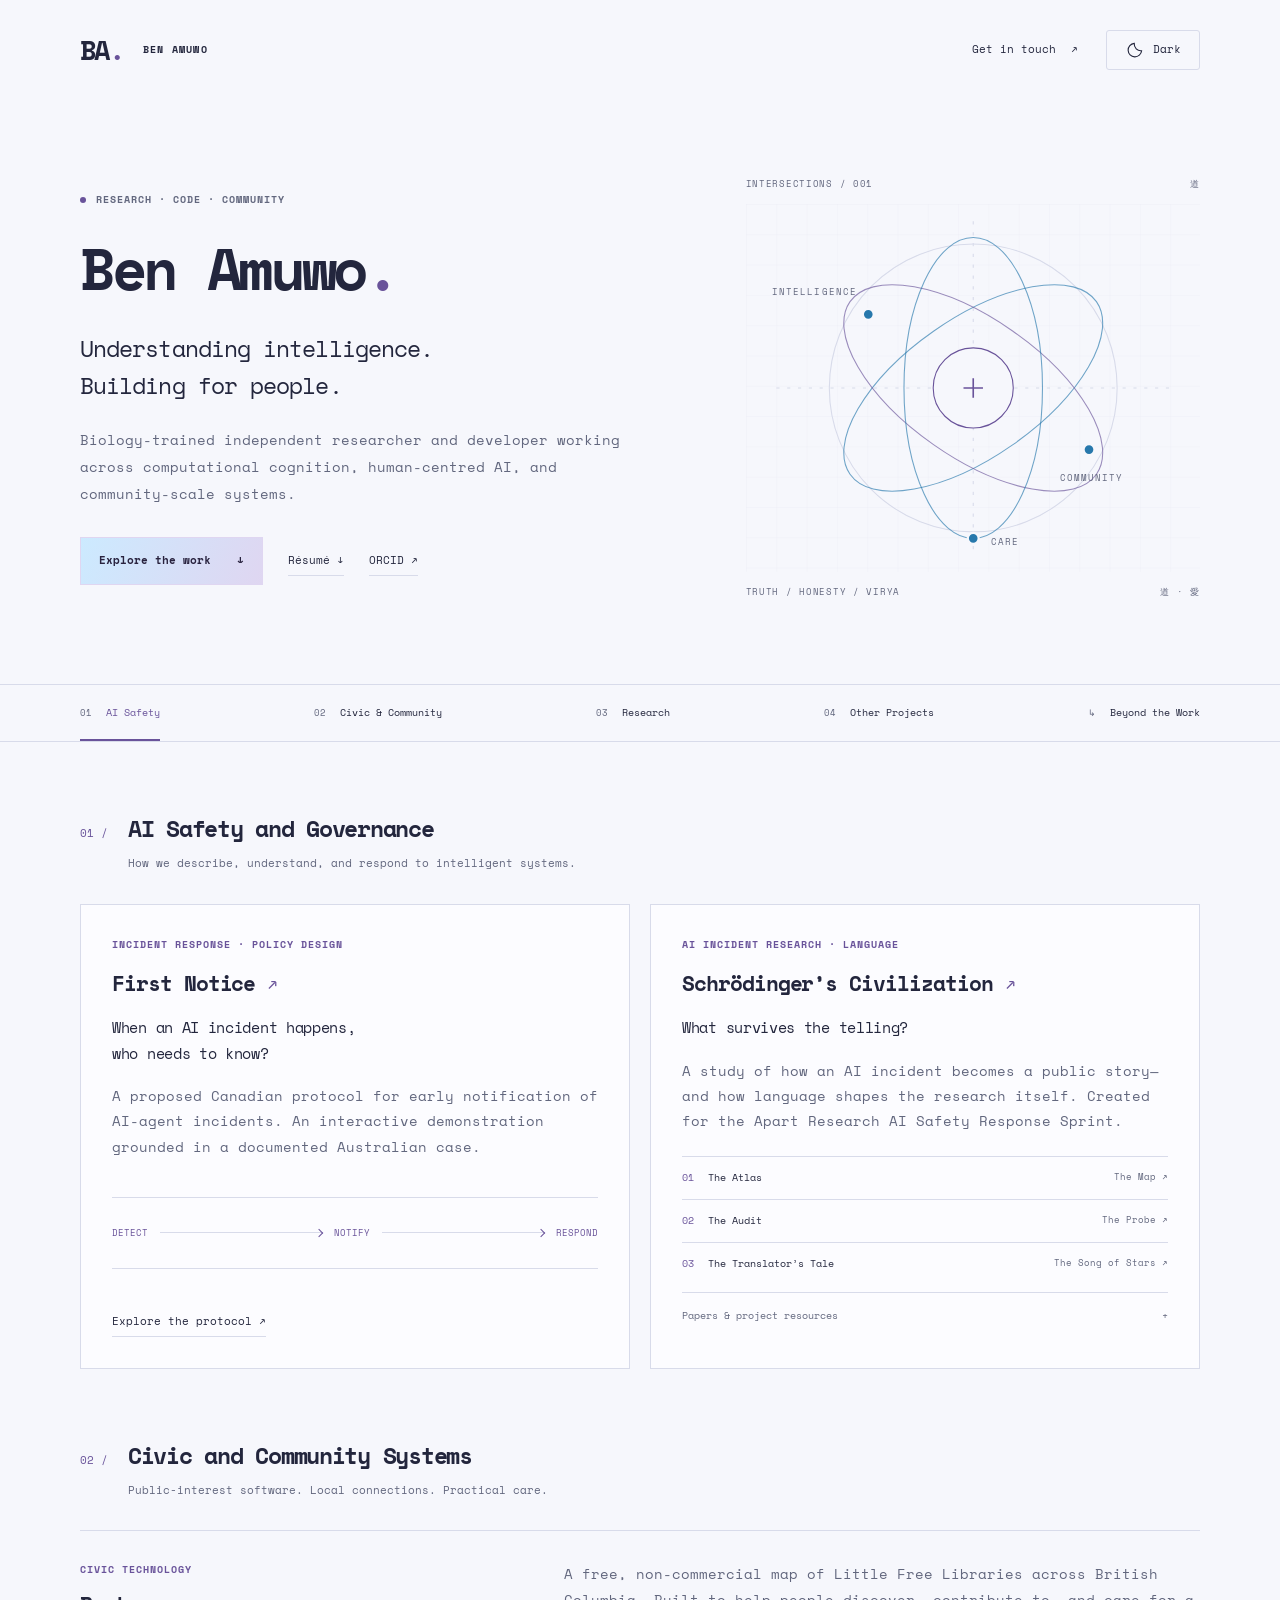
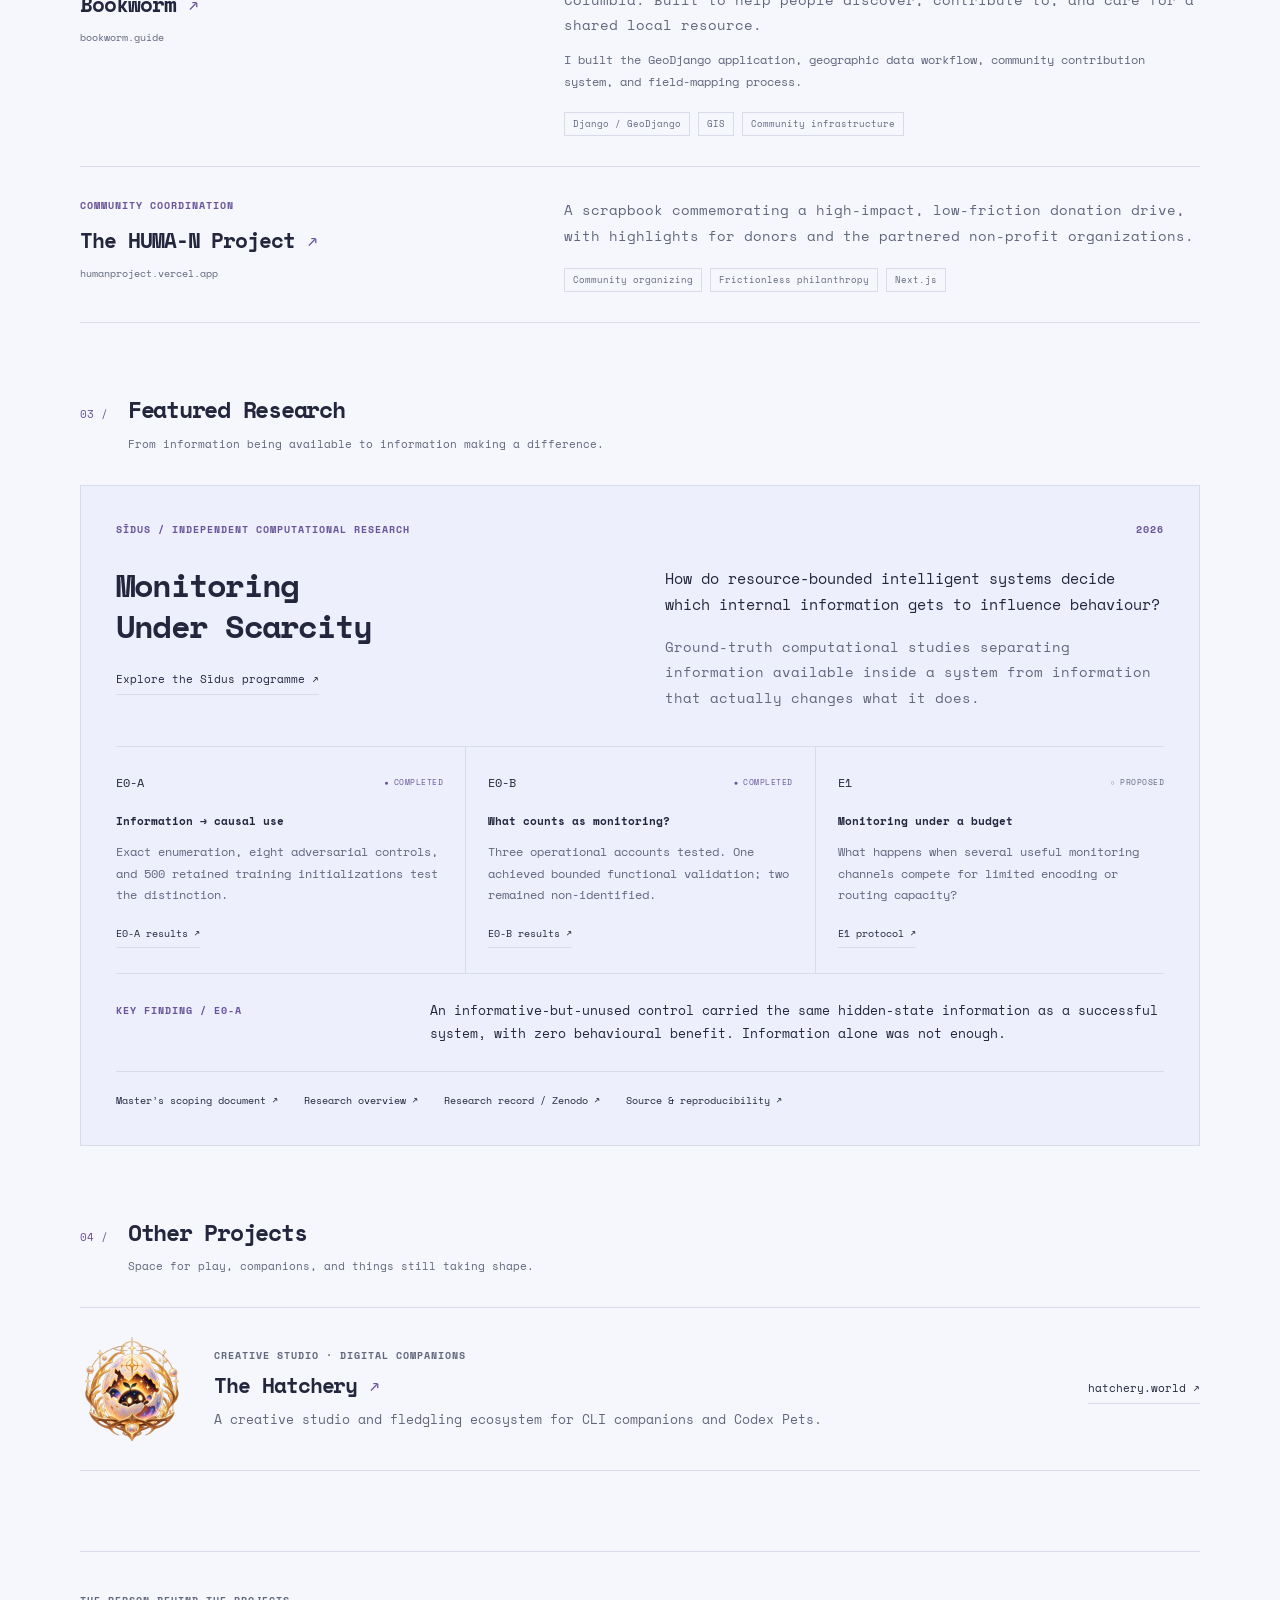
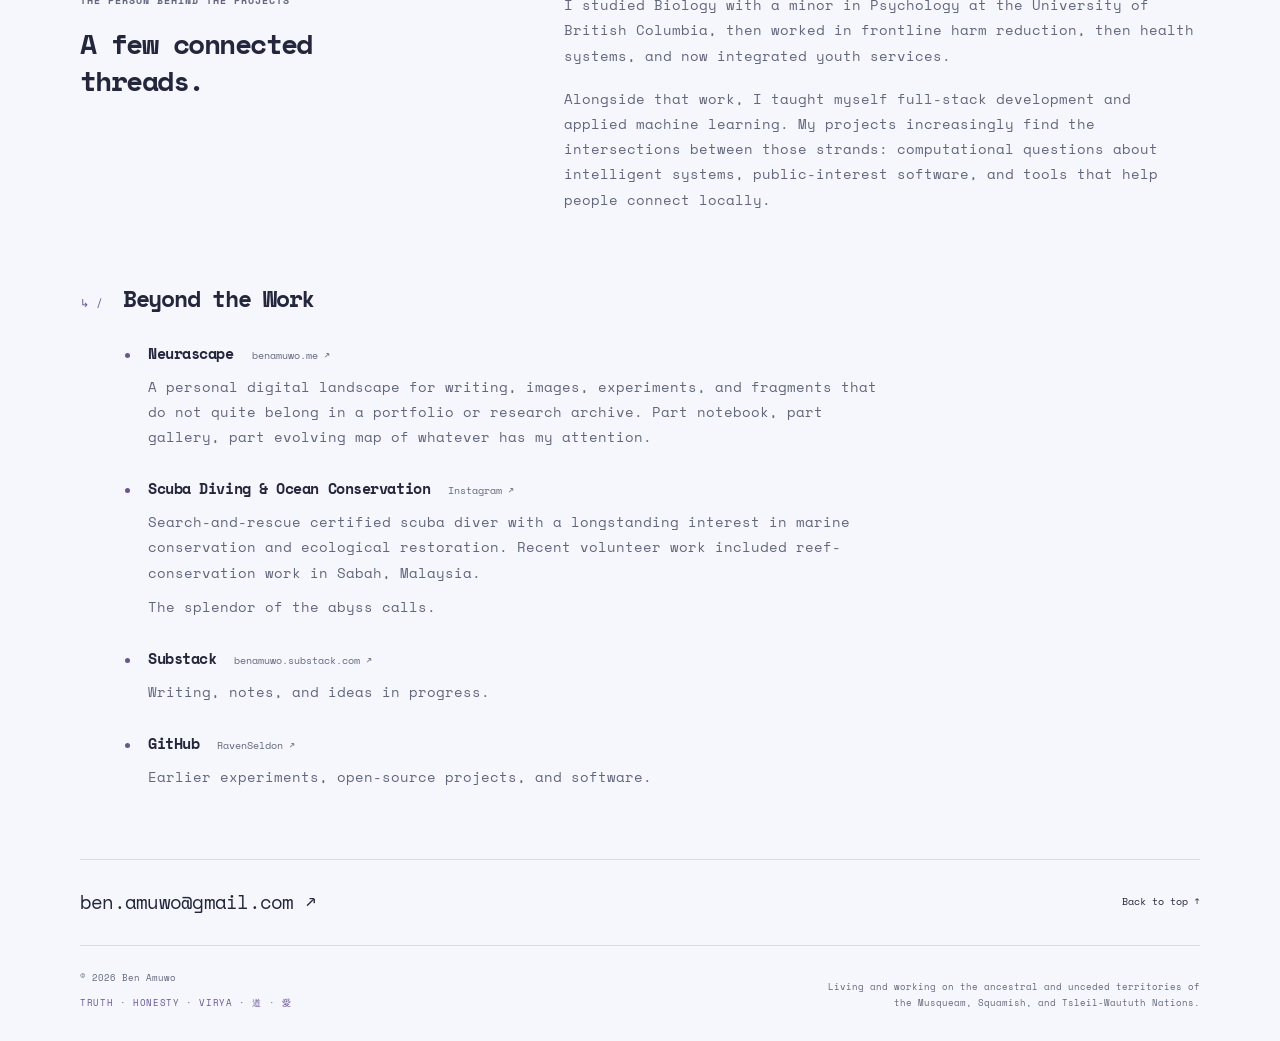
==== portfolio/index.html @ a0c5810d "Reduce portfolio image weight and improve sharing metadata" ====
<!DOCTYPE html>
<html lang="en">
<head>
  <meta charset="UTF-8">
  <meta name="viewport" content="width=device-width, initial-scale=1.0">
  <meta name="description" content="Ben Amuwo — independent research, AI safety and governance, civic technology, and community-scale systems.">
  <meta name="theme-color" content="#f6f7fc">
  <title>Ben Amuwo — Research, Community, and Humane Futures</title>
  <link rel="canonical" href="https://www.benamuwo.com/">
  <meta property="og:title" content="Ben Amuwo — Research, Community, and Humane Futures">
  <meta property="og:description" content="Ben Amuwo — independent research, AI safety and governance, civic technology, and community-scale systems.">
  <meta property="og:url" content="https://www.benamuwo.com/">
  <meta property="og:type" content="website">
  <script>
    (() => {
      let theme;
      try { theme = localStorage.getItem('portfolio-theme'); } catch (_) {}
      document.documentElement.dataset.theme = theme === 'light' || theme === 'dark'
        ? theme : (window.matchMedia('(prefers-color-scheme: dark)').matches ? 'dark' : 'light');
    })();
  </script>
  <link rel="preconnect" href="https://fonts.googleapis.com">
  <link rel="preconnect" href="https://fonts.gstatic.com" crossorigin>
  <link href="https://fonts.googleapis.com/css2?family=Space+Mono:wght@400;700&display=swap" rel="stylesheet">
  <link rel="icon" type="image/x-icon" href="/favicon.ico">
  <link rel="icon" type="image/png" sizes="32x32" href="/favicon-32x32.png">
  <link rel="icon" type="image/png" sizes="16x16" href="/favicon-16x16.png">
  <link rel="stylesheet" href="styles.css">
  <script src="script.js" defer></script>
</head>
<body>
  <a class="skip-link" href="#main">Skip to content</a>
  <header class="masthead wrap" id="top">
    <a class="wordmark" href="#top" aria-label="Ben Amuwo, back to top">BA<span class="wordmark-dot">.</span><span class="wordmark-label">BEN AMUWO</span></a>
    <div class="header-tools">
      <a class="contact-link" href="mailto:ben.amuwo@gmail.com">Get in touch <span aria-hidden="true">↗</span></a>
      <button class="theme-toggle" type="button" aria-label="Switch to dark mode" hidden>
        <svg class="sun" viewBox="0 0 24 24" width="18" height="18" fill="none" stroke="currentColor" stroke-width="1.5" aria-hidden="true"><circle cx="12" cy="12" r="4"/><path d="M12 2v2m0 16v2M2 12h2m16 0h2M5 5l1.5 1.5m11 11L19 19M5 19l1.5-1.5m11-11L19 5"/></svg>
        <svg class="moon" viewBox="0 0 24 24" width="18" height="18" fill="none" stroke="currentColor" stroke-width="1.5" aria-hidden="true"><path d="M20.8 13A9 9 0 0 1 11 3.2 9 9 0 1 0 20.8 13Z"/></svg>
        <span class="theme-label">Dark</span>
      </button>
    </div>
  </header>
  <main id="main">
    <section class="hero wrap" aria-labelledby="hero-heading">
      <div class="hero-copy">
        <p class="eyebrow"><span class="status-dot" aria-hidden="true"></span> Research · Code · Community</p>
        <h1 id="hero-heading">Ben Amuwo<span class="accent">.</span></h1>
        <p class="hero-statement">Understanding intelligence.<br>Building for people.</p>
        <p class="hero-intro">Biology-trained independent researcher and developer working across computational cognition, human-centred AI, and community-scale systems.</p>
        <div class="hero-links">
          <a class="button primary" href="#ai-safety">Explore the work <span aria-hidden="true">↓</span></a>
          <a class="text-link" href="resume.pdf" download>Résumé <span aria-hidden="true">↓</span></a>
          <a class="text-link" href="https://orcid.org/0009-0006-6645-3872" target="_blank" rel="noopener noreferrer">ORCID <span aria-hidden="true">↗</span></a>
        </div>
      </div>
      <div class="hero-art" aria-hidden="true">
        <div class="art-caption"><span>INTERSECTIONS / 001</span><span>道</span></div>
        <svg viewBox="0 0 420 340" fill="none">
          <defs><pattern id="grid" width="28" height="28" patternUnits="userSpaceOnUse"><path d="M28 0H0V28" class="grid-line"/></pattern></defs>
          <rect x="0" y="0" width="420" height="340" fill="url(#grid)"/>
          <path d="M210 16v308M28 170h364" class="axis" stroke-dasharray="3 7"/>
          <circle cx="210" cy="170" r="133" class="orbit faint"/>
          <ellipse cx="210" cy="170" rx="139" ry="64" transform="rotate(-35 210 170)" class="orbit"/>
          <ellipse cx="210" cy="170" rx="139" ry="64" transform="rotate(35 210 170)" class="orbit"/>
          <ellipse cx="210" cy="170" rx="64" ry="139" class="orbit"/>
          <circle cx="210" cy="170" r="37" class="core"/><path d="M201 170h18m-9-9v18" class="core-cross"/>
          <circle cx="113" cy="102" r="5" class="node"/><circle cx="317" cy="227" r="5" class="node"/><circle cx="210" cy="309" r="5" class="node"/>
          <text x="24" y="84" class="art-label">INTELLIGENCE</text><text x="290" y="256" class="art-label">COMMUNITY</text><text x="226" y="315" class="art-label">CARE</text>
        </svg>
        <div class="art-caption"><span>TRUTH / HONESTY / VIRYA</span><span>道 · 愛</span></div>
      </div>
    </section>
    <nav class="section-nav" aria-label="Portfolio sections">
      <div class="wrap nav-inner">
        <a href="#ai-safety"><span>01</span> AI Safety</a><a href="#civic"><span>02</span> Civic &amp; Community</a><a href="#research"><span>03</span> Research</a><a href="#other-projects"><span>04</span> Other Projects</a><a href="#beyond"><span>↳</span> Beyond the Work</a>
      </div>
    </nav>
    <div class="wrap portfolio-content">
      <section class="work-section" id="ai-safety" aria-labelledby="safety-heading">
        <div class="section-heading"><span class="section-number">01 /</span><div><h2 id="safety-heading">AI Safety and Governance</h2><p>How we describe, understand, and respond to intelligent systems.</p></div></div>
        <div class="safety-grid">
          <article class="project-card notice-card">
            <p class="eyebrow">Incident response · Policy design</p>
            <h3><a href="https://benamuwo.me/first-notice" target="_blank" rel="noopener noreferrer">First Notice <span aria-hidden="true">↗</span></a></h3>
            <p class="project-deck">When an AI incident happens,<br>who needs to know?</p>
            <p>A proposed Canadian protocol for early notification of AI-agent incidents. An interactive demonstration grounded in a documented Australian case.</p>
            <div class="notice-diagram" aria-hidden="true"><span>DETECT</span><i></i><span>NOTIFY</span><i></i><span>RESPOND</span></div>
            <a class="text-link" href="https://benamuwo.me/first-notice" target="_blank" rel="noopener noreferrer">Explore the protocol <span aria-hidden="true">↗</span></a>
          </article>
          <article class="project-card civilization-card">
            <p class="eyebrow">AI incident research · Language</p>
            <h3><a href="https://benamuwo.me/schrodingers_civ" target="_blank" rel="noopener noreferrer">Schrödinger’s Civilization <span aria-hidden="true">↗</span></a></h3>
            <p class="project-deck">What survives the telling?</p>
            <p>A study of how an AI incident becomes a public story—and how language shapes the research itself. Created for the Apart Research AI Safety Response Sprint.</p>
            <div class="project-paths">
              <a href="https://benamuwo.me/schrodingers_civ/atlas/" target="_blank" rel="noopener noreferrer"><span><b>01</b> The Atlas</span><span>The Map ↗</span></a>
              <a href="https://benamuwo.me/schrodingers_civ/audit/" target="_blank" rel="noopener noreferrer"><span><b>02</b> The Audit</span><span>The Probe ↗</span></a>
              <a href="https://benamuwo.me/schrodingers_civ/tale/" target="_blank" rel="noopener noreferrer"><span><b>03</b> The Translator’s Tale</span><span>The Song of Stars ↗</span></a>
            </div>
            <details class="resource-details"><summary>Papers &amp; project resources <span aria-hidden="true">+</span></summary><div class="resource-links">
              <a href="https://benamuwo.me/schrodingers_civ/" target="_blank" rel="noopener noreferrer">Project overview ↗</a>
              <a href="https://benamuwo.me/schrodingers_civ/atlas/paper/" target="_blank" rel="noopener noreferrer">Atlas paper ↗</a>
              <a href="https://benamuwo.me/schrodingers_civ/audit/paper/" target="_blank" rel="noopener noreferrer">Audit paper ↗</a>
              <a href="https://benamuwo.me/schrodingers_civ/tale/prologue/" target="_blank" rel="noopener noreferrer">Begin the tale ↗</a>
              <a href="https://github.com/RavenSeldon/schrodingers_civ" target="_blank" rel="noopener noreferrer">Research repository ↗</a>
              <a href="https://benamuwo.me/schrodingers_civ/about/" target="_blank" rel="noopener noreferrer">About the editions ↗</a>
            </div></details>
          </article>
        </div>
      </section>
      <section class="work-section" id="civic" aria-labelledby="projects-heading">
        <div class="section-heading"><span class="section-number">02 /</span><div><h2 id="projects-heading">Civic and Community Systems</h2><p>Public-interest software. Local connections. Practical care.</p></div></div>
        <article class="project-row">
          <div class="project-identity"><p class="eyebrow">Civic technology</p><h3><a href="https://bookworm.guide" target="_blank" rel="noopener noreferrer">Bookworm <span aria-hidden="true">↗</span></a></h3><span class="domain">bookworm.guide</span></div>
          <div class="project-description"><p>A free, non-commercial map of Little Free Libraries across British Columbia. Built to help people discover, contribute to, and care for a shared local resource.</p><p class="contribution">I built the GeoDjango application, geographic data workflow, community contribution system, and field-mapping process.</p><ul class="tags" aria-label="Technologies and focus"><li>Django / GeoDjango</li><li>GIS</li><li>Community infrastructure</li></ul></div>
        </article>
        <article class="project-row">
          <div class="project-identity"><p class="eyebrow">Community coordination</p><h3><a href="https://humanproject.vercel.app" target="_blank" rel="noopener noreferrer">The HUMA-N Project <span aria-hidden="true">↗</span></a></h3><span class="domain">humanproject.vercel.app</span></div>
          <div class="project-description"><p>A scrapbook commemorating a high-impact, low-friction donation drive, with highlights for donors and the partnered non-profit organizations.</p><ul class="tags" aria-label="Technologies and focus"><li>Community organizing</li><li>Frictionless philanthropy</li><li>Next.js</li></ul></div>
        </article>
      </section>
      <section class="work-section" id="research" aria-labelledby="featured-research-heading">
        <div class="section-heading"><span class="section-number">03 /</span><div><h2 id="featured-research-heading">Featured Research</h2><p>From information being available to information making a difference.</p></div></div>
        <article class="research-feature">
          <div class="research-topline"><p class="eyebrow">Sīdus / Independent computational research</p><span class="eyebrow">2026</span></div>
          <div class="research-intro"><div><h3>Monitoring<br>Under Scarcity</h3><a class="text-link" href="https://sidus.quest" target="_blank" rel="noopener noreferrer">Explore the Sīdus programme <span aria-hidden="true">↗</span></a></div><div><p class="research-question">How do resource-bounded intelligent systems decide which internal information gets to influence behaviour?</p><p>Ground-truth computational studies separating information available inside a system from information that actually changes what it does.</p></div></div>
          <div class="research-stages">
            <div><div class="stage-label"><span>E0-A</span><span class="stage-status">Completed</span></div><h4>Information → causal use</h4><p>Exact enumeration, eight adversarial controls, and 500 retained training initializations test the distinction.</p><a class="text-link" href="https://sidus.quest/#/results/e0-a" target="_blank" rel="noopener noreferrer">E0-A results ↗</a></div>
            <div><div class="stage-label"><span>E0-B</span><span class="stage-status">Completed</span></div><h4>What counts as monitoring?</h4><p>Three operational accounts tested. One achieved bounded functional validation; two remained non-identified.</p><a class="text-link" href="https://sidus.quest/research/e0-b" target="_blank" rel="noopener noreferrer">E0-B results ↗</a></div>
            <div><div class="stage-label"><span>E1</span><span class="stage-status proposed">Proposed</span></div><h4>Monitoring under a budget</h4><p>What happens when several useful monitoring channels compete for limited encoding or routing capacity?</p><a class="text-link" href="https://sidus.quest/#/document/1/10-e1-scarcity-terrarium-bounded-internal-state-monitoring" target="_blank" rel="noopener noreferrer">E1 protocol ↗</a></div>
          </div>
          <div class="research-finding"><span class="eyebrow">Key finding / E0-A</span><p>An informative-but-unused control carried the same hidden-state information as a successful system, with zero behavioural benefit. Information alone was not enough.</p></div>
          <nav class="research-resources" aria-label="Sīdus research resources"><a href="https://sidus.quest/#/document/2/frontpiece" target="_blank" rel="noopener noreferrer">Master’s scoping document ↗</a><a href="https://sidus.quest/research" target="_blank" rel="noopener noreferrer">Research overview ↗</a><a href="https://doi.org/10.5281/zenodo.22661564" target="_blank" rel="noopener noreferrer">Research record / Zenodo ↗</a><a href="https://github.com/RavenSeldon/Sidus" target="_blank" rel="noopener noreferrer">Source &amp; reproducibility ↗</a></nav>
        </article>
      </section>
      <section class="work-section" id="other-projects" aria-labelledby="other-heading">
        <div class="section-heading"><span class="section-number">04 /</span><div><h2 id="other-heading">Other Projects</h2><p>Space for play, companions, and things still taking shape.</p></div></div>
        <article class="hatchery-feature"><img class="hatchery-mark" src="assets/hatchery-transparent.webp" alt="Hatchery mascot emerging from a celestial egg" width="312" height="312" loading="lazy" decoding="async"><div><p class="eyebrow">Creative studio · Digital companions</p><h3><a href="https://hatchery.world" target="_blank" rel="noopener noreferrer">The Hatchery <span aria-hidden="true">↗</span></a></h3><p>A creative studio and fledgling ecosystem for CLI companions and Codex Pets.</p></div><a class="text-link" href="https://hatchery.world" target="_blank" rel="noopener noreferrer">hatchery.world ↗</a></article>
      </section>
      <section class="about-section" aria-labelledby="about-heading">
        <div><p class="eyebrow">The person behind the projects</p><h2 id="about-heading">A few connected<br> threads.</h2></div>
        <div><p>I studied Biology with a minor in Psychology at the University of British Columbia, then worked in frontline harm reduction, then health systems, and now integrated youth services.</p><p>Alongside that work, I taught myself full-stack development and applied machine learning. My projects increasingly find the intersections between those strands: computational questions about intelligent systems, public-interest software, and tools that help people connect locally.</p></div>
      </section>
      <section class="beyond-section" id="beyond" aria-labelledby="beyond-heading">
        <div class="section-heading"><span class="section-number">↳ /</span><div><h2 id="beyond-heading">Beyond the Work</h2></div></div>
        <div class="beyond-list">
          <article><div class="beyond-title"><h3>Neurascape</h3><a href="https://benamuwo.me" target="_blank" rel="noopener noreferrer">benamuwo.me ↗</a></div><p>A personal digital landscape for writing, images, experiments, and fragments that do not quite belong in a portfolio or research archive. Part notebook, part gallery, part evolving map of whatever has my attention.</p></article>
          <article><div class="beyond-title"><h3>Scuba Diving &amp; Ocean Conservation</h3><a href="https://instagram.com/beamu_" target="_blank" rel="noopener noreferrer">Instagram ↗</a></div><p>Search-and-rescue certified scuba diver with a longstanding interest in marine conservation and ecological restoration. Recent volunteer work included reef-conservation work in Sabah, Malaysia.</p><p>The splendor of the abyss calls.</p></article>
          <article><div class="beyond-title"><h3>Substack</h3><a href="https://benamuwo.substack.com" target="_blank" rel="noopener noreferrer">benamuwo.substack.com ↗</a></div><p>Writing, notes, and ideas in progress.</p></article>
          <article><div class="beyond-title"><h3>GitHub</h3><a href="https://github.com/RavenSeldon" target="_blank" rel="noopener noreferrer">RavenSeldon ↗</a></div><p>Earlier experiments, open-source projects, and software.</p></article>
        </div>
      </section>
    </div>
  </main>
  <footer class="footer wrap"><div class="footer-top"><a href="mailto:ben.amuwo@gmail.com">ben.amuwo@gmail.com <span aria-hidden="true">↗</span></a><a class="back-top" href="#top">Back to top ↑</a></div><div class="footer-bottom"><div><p>© 2026 Ben Amuwo</p><p class="footer-values">TRUTH · HONESTY · VIRYA · 道 · 愛</p></div><p class="land-acknowledgement">Living and working on the ancestral and unceded territories of the Musqueam, Squamish, and Tsleil-Waututh Nations.</p></div></footer>
</body>
</html>
---- portfolio/styles.css ----
:root {
  color-scheme: light;
  --bg: #f6f7fc;
  --surface: #fcfcff;
  --ink: #23263d;
  --muted: #62677e;
  --line: #d8dbea;
  --accent: #69539a;
  --accent-fill: #dfd6f1;
  --research: #edf0fc;
  --blue: #2778ac;
  --button-start: #cceaff;
  --nav-bg: rgba(246, 247, 252, .95);
}
:root[data-theme="dark"] {
  color-scheme: dark;
  --bg: #0d1024;
  --surface: #15192f;
  --ink: #e6e9f5;
  --muted: #a9afcc;
  --line: #353b59;
  --accent: #c4b5e2;
  --accent-fill: #c4b5e2;
  --research: #1a203c;
  --blue: #37b4f8;
  --button-start: #8fd5fc;
  --nav-bg: rgba(13, 16, 36, .95);
}
* { box-sizing: border-box; }
html { scroll-behavior: smooth; scroll-padding-top: 100px; -webkit-font-smoothing: antialiased; }
body { margin: 0; background: var(--bg); color: var(--ink); font: 14px/1.8 'Space Mono', ui-monospace, monospace; }
::selection { background: var(--accent); color: var(--bg); }
a { color: inherit; text-decoration: none; text-underline-offset: 5px; }
a:hover { color: var(--accent); }
button { font: inherit; }
button, a, summary { -webkit-tap-highlight-color: transparent; }
a:focus-visible, button:focus-visible, summary:focus-visible { outline: 2px solid var(--accent); outline-offset: 5px; }
h1, h2, h3, h4, p { margin: 0; }
h1, h2, h3, h4 { line-height: 1.3; }
p { color: var(--muted); }
[hidden] { display: none !important; }
.wrap { max-width: 1224px; padding-inline: 52px; margin-inline: auto; }
.accent { color: var(--accent); }
.eyebrow { font-size: 10px; line-height: 1.7; font-weight: 700; letter-spacing: .1em; text-transform: uppercase; }
.skip-link { position: fixed; top: -100px; left: 20px; z-index: 20; padding: 12px 20px; background: var(--ink); color: var(--bg); }
.skip-link:focus { top: 16px; }
.masthead { display: flex; justify-content: space-between; align-items: center; min-height: 100px; }
.wordmark { display: flex; align-items: center; font-size: 27px; font-weight: 700; letter-spacing: -.1em; }
.wordmark-dot { color: var(--accent); }
.wordmark-label { margin-left: 20px; font-size: 10px; letter-spacing: .12em; }
.header-tools { display: flex; align-items: center; gap: 28px; font-size: 11px; }
.contact-link { display: flex; gap: 15px; }
.theme-toggle { cursor: pointer; min-width: 94px; min-height: 40px; display: flex; align-items: center; justify-content: center; gap: 9px; background: transparent; border: 1px solid var(--line); border-radius: 3px; color: var(--ink); font-size: 11px; }
.theme-toggle:hover { border-color: var(--accent); }
[data-theme="light"] .sun, [data-theme="dark"] .moon { display: none; }
.hero { display: grid; grid-template-columns: 1.35fr 1fr; gap: 52px; align-items: center; padding-block: 76px 84px; }
.hero .eyebrow { display: flex; align-items: center; gap: 10px; }
.status-dot { height: 6px; width: 6px; background: var(--accent); border-radius: 50%; }
h1 { margin-top: 23px; font-size: clamp(42px, 4.5vw, 64px); letter-spacing: -.075em; white-space: nowrap; }
.hero-statement { margin-top: 24px; font-size: clamp(17px, 1.8vw, 23px); line-height: 1.6; letter-spacing: -.04em; color: var(--ink); }
.hero-intro { max-width: 550px; margin-top: 22px; font-size: 14px; line-height: 1.95; }
.hero-links { margin-top: 30px; display: flex; flex-wrap: wrap; align-items: center; gap: 25px; }
.button { display: inline-flex; align-items: center; gap: 26px; padding: 13px 18px; font-size: 11px; font-weight: 700; border: 1px solid var(--accent-fill); }
.button.primary { background: linear-gradient(115deg, var(--button-start), var(--accent-fill)); color: #29233f; }
.button:hover { border-color: var(--accent); }
.text-link { display: inline-flex; align-items: center; gap: 7px; font-size: 11px; border-bottom: 1px solid var(--line); padding-block: 4px; }
.text-link:hover { border-color: var(--accent); }
.hero-art { align-self: center; }
.hero-art svg { width: 100%; display: block; margin-block: 12px; }
.art-caption { display: flex; align-items: center; justify-content: space-between; font-size: 9px; letter-spacing: .08em; color: var(--muted); }
.grid-line { stroke: var(--line); stroke-width: .5; opacity: .5; }
.axis { stroke: var(--line); }
.orbit { stroke: var(--accent); stroke-width: 1; opacity: .65; }
.orbit:nth-of-type(1), .orbit:nth-of-type(3) { stroke: var(--blue); }
.orbit.faint { stroke: var(--line); opacity: 1; }
.core { fill: var(--bg); stroke: var(--accent); }
.core-cross { stroke: var(--accent); stroke-width: 1.5; }
.node { fill: var(--blue); stroke: var(--bg); stroke-width: 2; }
.art-label { fill: var(--muted); font-size: 8px; letter-spacing: 1px; font-family: 'Space Mono', monospace; }
.section-nav { position: sticky; top: 0; z-index: 5; background: var(--nav-bg); backdrop-filter: blur(12px); border-block: 1px solid var(--line); }
.nav-inner { display: flex; align-items: stretch; justify-content: space-between; gap: 20px; }
.section-nav a { padding: 19px 0 17px; border-bottom: 2px solid transparent; font-size: 10px; white-space: nowrap; }
.section-nav a span { margin-right: 8px; color: var(--muted); font-size: 9px; }
.section-nav a[aria-current="location"] { border-color: var(--accent); color: var(--accent); }
.work-section { padding-top: 72px; }
.section-heading { display: flex; align-items: baseline; gap: 20px; margin-bottom: 30px; }
.section-number { font-size: 11px; color: var(--accent); flex-shrink: 0; }
h2 { font-size: 23px; letter-spacing: -.055em; }
.section-heading p { font-size: 11px; margin-top: 10px; }
.safety-grid { display: grid; grid-template-columns: 1fr 1fr; gap: 20px; }
.project-card { padding: 31px; border: 1px solid var(--line); background: var(--surface); }
.project-card > .eyebrow { color: var(--accent); }
h3 { font-size: 21px; letter-spacing: -.05em; }
.project-card h3 { margin-top: 17px; }
h3 a span { font-size: 18px; font-weight: 400; color: var(--accent); white-space: nowrap; }
.project-card > p:not(.eyebrow) { font-size: 14px; }
.project-card .project-deck { margin-top: 18px; margin-bottom: 17px; color: var(--ink); font-size: 15px !important; line-height: 1.7; letter-spacing: -.02em; }
.notice-diagram { display: flex; align-items: center; margin-block: 38px; padding: 27px 0; border-block: 1px solid var(--line); font-size: 9px; color: var(--accent); }
.notice-diagram span { flex-shrink: 0; }
.notice-diagram i { height: 1px; background: var(--line); flex: 1; margin: 0 12px; position: relative; }
.notice-diagram i::after { content: ''; position: absolute; right: 0; top: -2px; width: 5px; height: 5px; border-right: 1px solid var(--accent); border-top: 1px solid var(--accent); transform: rotate(45deg); }
.project-paths { margin-top: 23px; }
.project-paths a { display: flex; flex-wrap: wrap; justify-content: space-between; gap: 5px 14px; padding-block: 12px; border-top: 1px solid var(--line); font-size: 10px; }
.project-paths a b { margin-right: 8px; color: var(--accent); font-weight: 400; }
.project-paths a > span:last-child { color: var(--muted); font-size: 9px; }
.resource-details { border-top: 1px solid var(--line); margin-top: 7px; }
.resource-details summary { cursor: pointer; display: flex; justify-content: space-between; gap: 14px; padding-top: 14px; list-style: none; font-size: 10px; color: var(--muted); }
.resource-details summary::-webkit-details-marker { display: none; }
.resource-details[open] summary span { transform: rotate(45deg); }
.resource-links { display: flex; flex-wrap: wrap; gap: 12px 20px; padding-top: 18px; font-size: 10px; }
.resource-links a { text-decoration: underline; }
.project-row { border-top: 1px solid var(--line); display: grid; grid-template-columns: .8fr 1.2fr; gap: 60px; padding-block: 30px; }
.project-row:last-child { border-bottom: 1px solid var(--line); }
.project-identity .eyebrow { color: var(--accent); }
.project-identity h3 { margin-top: 13px; }
.domain { display: block; color: var(--muted); font-size: 10px; margin-top: 10px; overflow-wrap: anywhere; }
.project-description p { font-size: 14px; }
.project-description .contribution { font-size: 12px; margin-top: 12px; }
.tags { list-style: none; display: flex; flex-wrap: wrap; gap: 8px; padding: 0; margin: 20px 0 0; }
.tags li { font-size: 9px; padding: 3px 8px; border: 1px solid var(--line); color: var(--muted); }
.research-feature { padding: 35px; border: 1px solid var(--line); background: var(--research); }
.research-topline { display: flex; justify-content: space-between; gap: 20px; }
.research-topline .eyebrow { color: var(--accent); }
.research-intro { display: grid; grid-template-columns: 1fr 1fr; gap: 50px; margin-top: 27px; }
.research-intro h3 { font-size: 32px; letter-spacing: -.055em; }
.research-intro .text-link { margin-top: 18px; }
.research-intro p { font-size: 14px; }
.research-intro .research-question { font-size: 15px; line-height: 1.75; margin-bottom: 17px; color: var(--ink); }
.research-stages { display: grid; grid-template-columns: repeat(3, 1fr); margin-top: 36px; border-block: 1px solid var(--line); }
.research-stages > div { padding: 25px 22px; border-left: 1px solid var(--line); }
.research-stages > div:first-child { padding-left: 0; border-left: 0; }
.research-stages > div:last-child { padding-right: 0; }
.stage-label { display: flex; flex-wrap: wrap; align-items: center; justify-content: space-between; gap: 10px; font-size: 12px; }
.stage-status { font-size: 8px; text-transform: uppercase; letter-spacing: .06em; color: var(--accent); }
.stage-status::before { content: '●'; margin-right: 5px; font-size: 7px; }
.stage-status.proposed { color: var(--muted); }
.stage-status.proposed::before { content: '○'; }
h4 { font-size: 11px; margin-top: 19px; line-height: 1.7; }
.research-stages p { margin-top: 10px; font-size: 12px; }
.research-stages .text-link { margin-top: 15px; font-size: 10px; }
.research-finding { display: grid; grid-template-columns: .55fr 1.45fr; gap: 35px; padding-block: 25px; }
.research-finding .eyebrow { color: var(--accent); padding-top: 3px; }
.research-finding p { font-size: 13px; color: var(--ink); }
.research-resources { display: flex; flex-wrap: wrap; gap: 12px 26px; padding-top: 20px; border-top: 1px solid var(--line); font-size: 10px; }
.research-resources a:hover { text-decoration: underline; }
.hatchery-feature { display: flex; align-items: center; gap: 30px; padding-block: 29px; border-block: 1px solid var(--line); }
.hatchery-mark { display: block; width: 104px; height: 104px; flex-shrink: 0; object-fit: contain; }
.hatchery-feature h3 { margin-top: 8px; }
.hatchery-feature p:not(.eyebrow) { margin-top: 9px; font-size: 13px; }
.hatchery-feature > .text-link { flex-shrink: 0; margin-left: auto; }
.about-section { display: grid; grid-template-columns: .8fr 1.2fr; gap: 60px; margin-top: 80px; padding-block: 40px; border-top: 1px solid var(--line); }
.about-section h2 { margin-top: 17px; font-size: 28px; }
.about-section p:not(.eyebrow) { font-size: 14px; }
.about-section p + p { margin-top: 18px; }
.beyond-section { padding-block: 32px 70px; }
.beyond-list { max-width: 760px; margin-left: 45px; }
.beyond-list article { position: relative; padding-left: 23px; margin-top: 30px; }
.beyond-list article::before { content: ''; width: 5px; height: 5px; position: absolute; left: 0; top: 9px; border-radius: 50%; background: var(--accent); }
.beyond-title { display: flex; align-items: baseline; flex-wrap: wrap; gap: 6px 18px; }
.beyond-title h3 { font-size: 15px; letter-spacing: -.03em; }
.beyond-title a { font-size: 10px; color: var(--muted); overflow-wrap: anywhere; }
.beyond-title a:hover { color: var(--accent); }
.beyond-list p { font-size: 14px; margin-top: 9px; }
.footer { padding-bottom: 30px; }
.footer-top { display: flex; align-items: center; justify-content: space-between; gap: 20px; border-block: 1px solid var(--line); padding-block: 25px; }
.footer-top > a:first-child { font-size: 19px; letter-spacing: -.04em; overflow-wrap: anywhere; }
.back-top { font-size: 10px; flex-shrink: 0; }
.footer-bottom { display: flex; justify-content: space-between; align-items: end; gap: 30px; padding-top: 24px; font-size: 9px; }
.footer-values { margin-top: 9px; letter-spacing: .07em; color: var(--accent); }
.land-acknowledgement { max-width: 390px; text-align: right; }
@media (min-width: 1600px) { .hero { padding-block: 100px; } }
@media (max-width: 1000px) {
  .wrap { padding-inline: 32px; }
  .hero { gap: 25px; padding-block: 55px 65px; }
  .nav-inner { gap: 16px; }
  .section-nav a { font-size: 9px; }
  .section-nav a span { margin-right: 4px; }
  .project-card { padding: 25px; }
  .project-card h3 { font-size: 19px; }
  .project-row, .about-section { gap: 35px; }
  .research-feature { padding: 28px; }
  .research-stages > div { padding-inline: 15px; }
  .research-intro { gap: 30px; }
}
@media (max-width: 760px) {
  html { scroll-padding-top: 80px; }
  .wrap { padding-inline: 24px; }
  .masthead { min-height: 80px; }
  .wordmark-label { display: none; }
  .header-tools { gap: 17px; }
  .hero { grid-template-columns: 1fr; padding-block: 42px 44px; gap: 35px; }
  h1 { font-size: clamp(40px, 9vw, 60px); }
  .hero-statement { font-size: 20px; }
  .hero-intro { max-width: 540px; }
  .hero-art { width: min(100%, 380px); margin-inline: auto; }
  .hero-art svg { max-height: 240px; }
  .nav-inner { overflow-x: auto; justify-content: flex-start; scrollbar-width: thin; gap: 24px; }
  .section-nav a { font-size: 10px; padding-block: 16px; }
  .work-section { padding-top: 49px; }
  .section-heading { gap: 13px; margin-bottom: 24px; }
  h2 { font-size: 20px; }
  .section-heading p { line-height: 1.8; }
  .safety-grid { grid-template-columns: 1fr; gap: 16px; }
  .project-card { padding: 25px; }
  .project-card h3 { font-size: 23px; }
  .notice-diagram { margin-block: 26px; }
  .project-row { grid-template-columns: 1fr; gap: 20px; padding-block: 26px; }
  .research-intro { grid-template-columns: 1fr; gap: 24px; }
  .research-feature { padding: 25px; }
  .research-intro h3 { font-size: 30px; }
  .research-stages { grid-template-columns: 1fr; margin-top: 25px; }
  .research-stages > div, .research-stages > div:first-child, .research-stages > div:last-child { padding: 23px 0; border-left: 0; }
  .research-stages > div + div { border-top: 1px solid var(--line); }
  .research-stages h4 { margin-top: 12px; }
  .research-finding { grid-template-columns: 1fr; gap: 12px; }
  .hatchery-feature { display: grid; grid-template-columns: 72px 1fr; gap: 20px; }
  .hatchery-mark { width: 72px; height: 72px; }
  .hatchery-feature > .text-link { grid-column: 2; margin: 0; justify-self: start; }
  .about-section { margin-top: 50px; grid-template-columns: 1fr; gap: 25px; }
  .about-section h2 br { display: none; }
  .beyond-list { margin-left: 0; }
  .beyond-section { padding-top: 20px; }
  .footer-top { flex-wrap: wrap; }
  .footer-top > a:first-child { font-size: 15px; }
  .footer-bottom { align-items: start; flex-direction: column; gap: 20px; }
  .land-acknowledgement { text-align: left; }
}
@media (max-width: 380px) {
  .wrap { padding-inline: 18px; }
  .hero-links { gap: 18px; }
  .hero-links .button { gap: 12px; padding-inline: 12px; }
  .contact-link { font-size: 10px; gap: 6px; }
  .project-card, .research-feature { padding: 20px; }
  .project-card h3 { font-size: 21px; }
}
@media (prefers-reduced-motion: reduce) { html { scroll-behavior: auto; } }
@media print {
  :root, :root[data-theme="dark"] { --bg: white; --surface: white; --ink: #111; --muted: #444; --line: #bbb; --accent: #69539a; --research: #f4f4f4; }
  .wrap { padding-inline: 0; }
  .theme-toggle, .section-nav, .hero-art, .back-top { display: none !important; }
  .hero { display: block; padding-block: 30px; }
  .work-section { padding-top: 30px; }
  .project-card, .project-row, .research-stages > div, .beyond-list article { break-inside: avoid; }
  .resource-details .resource-links { display: flex; }
}
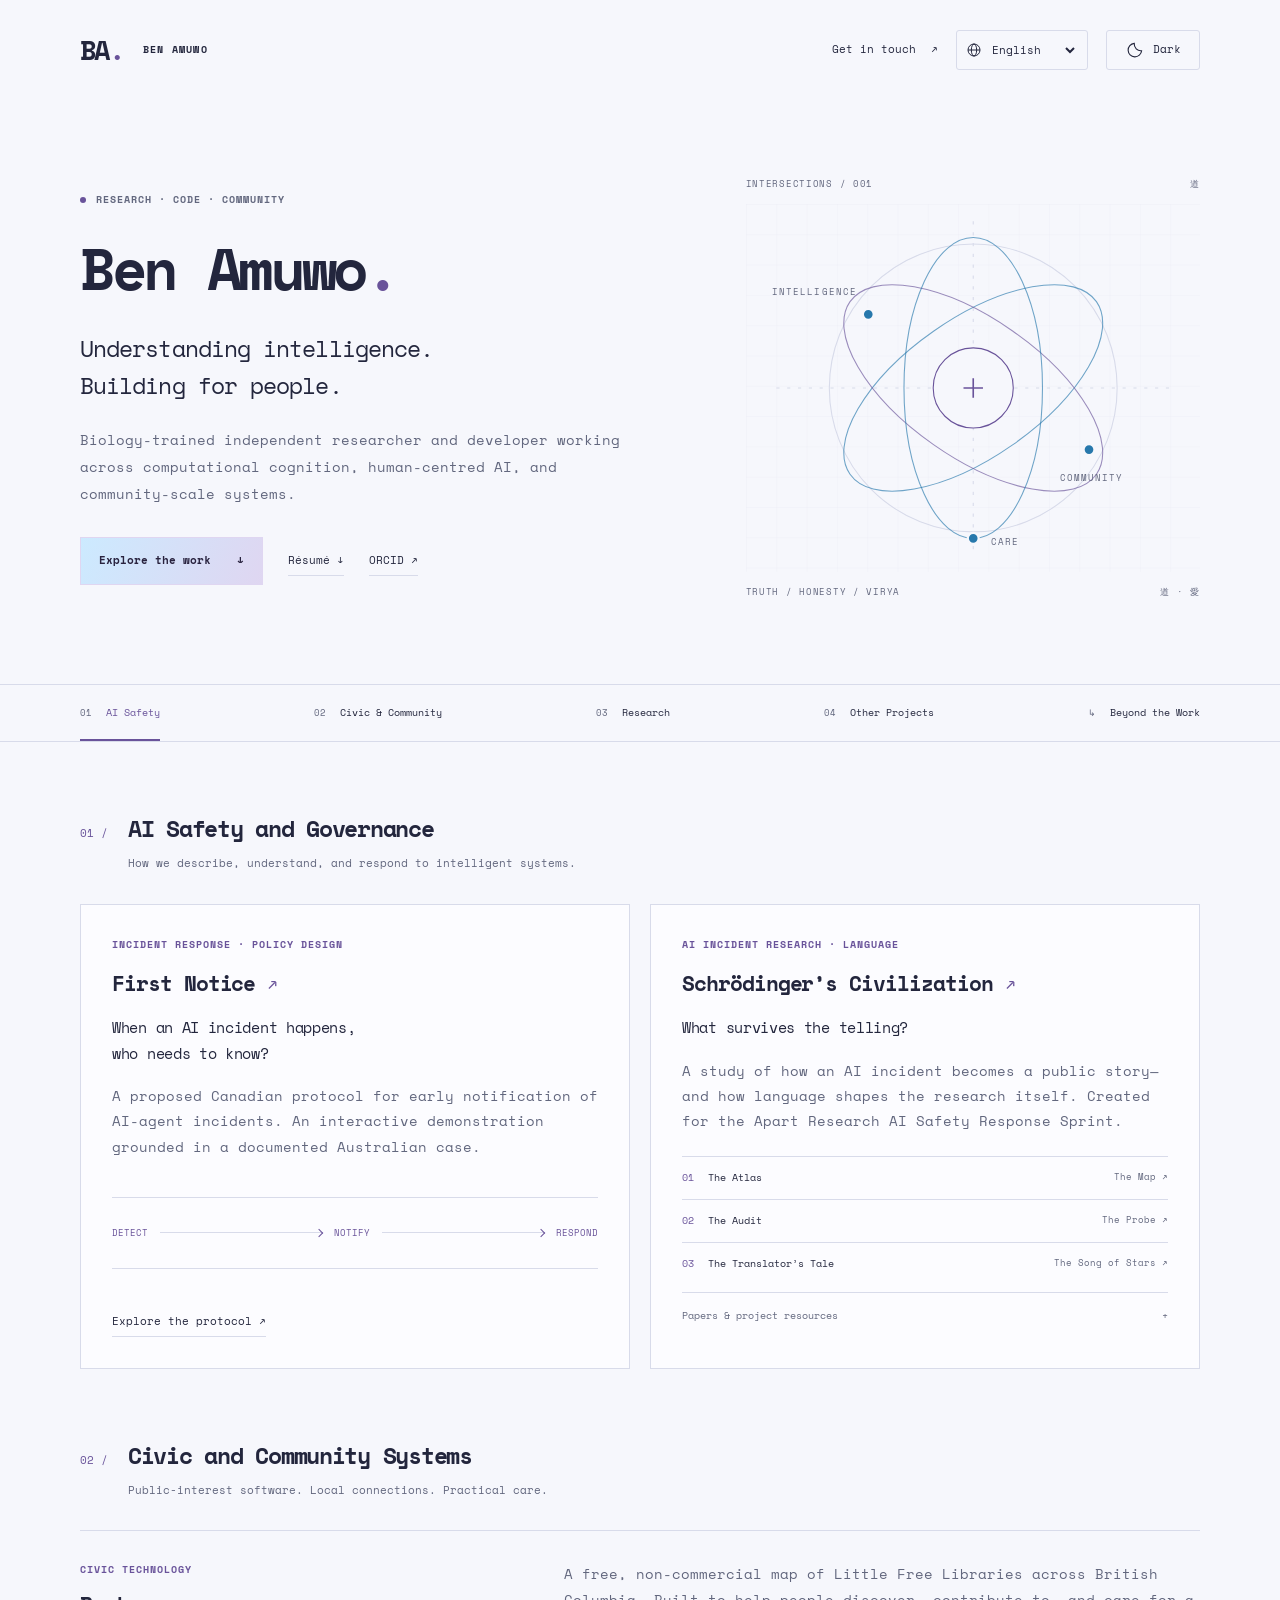
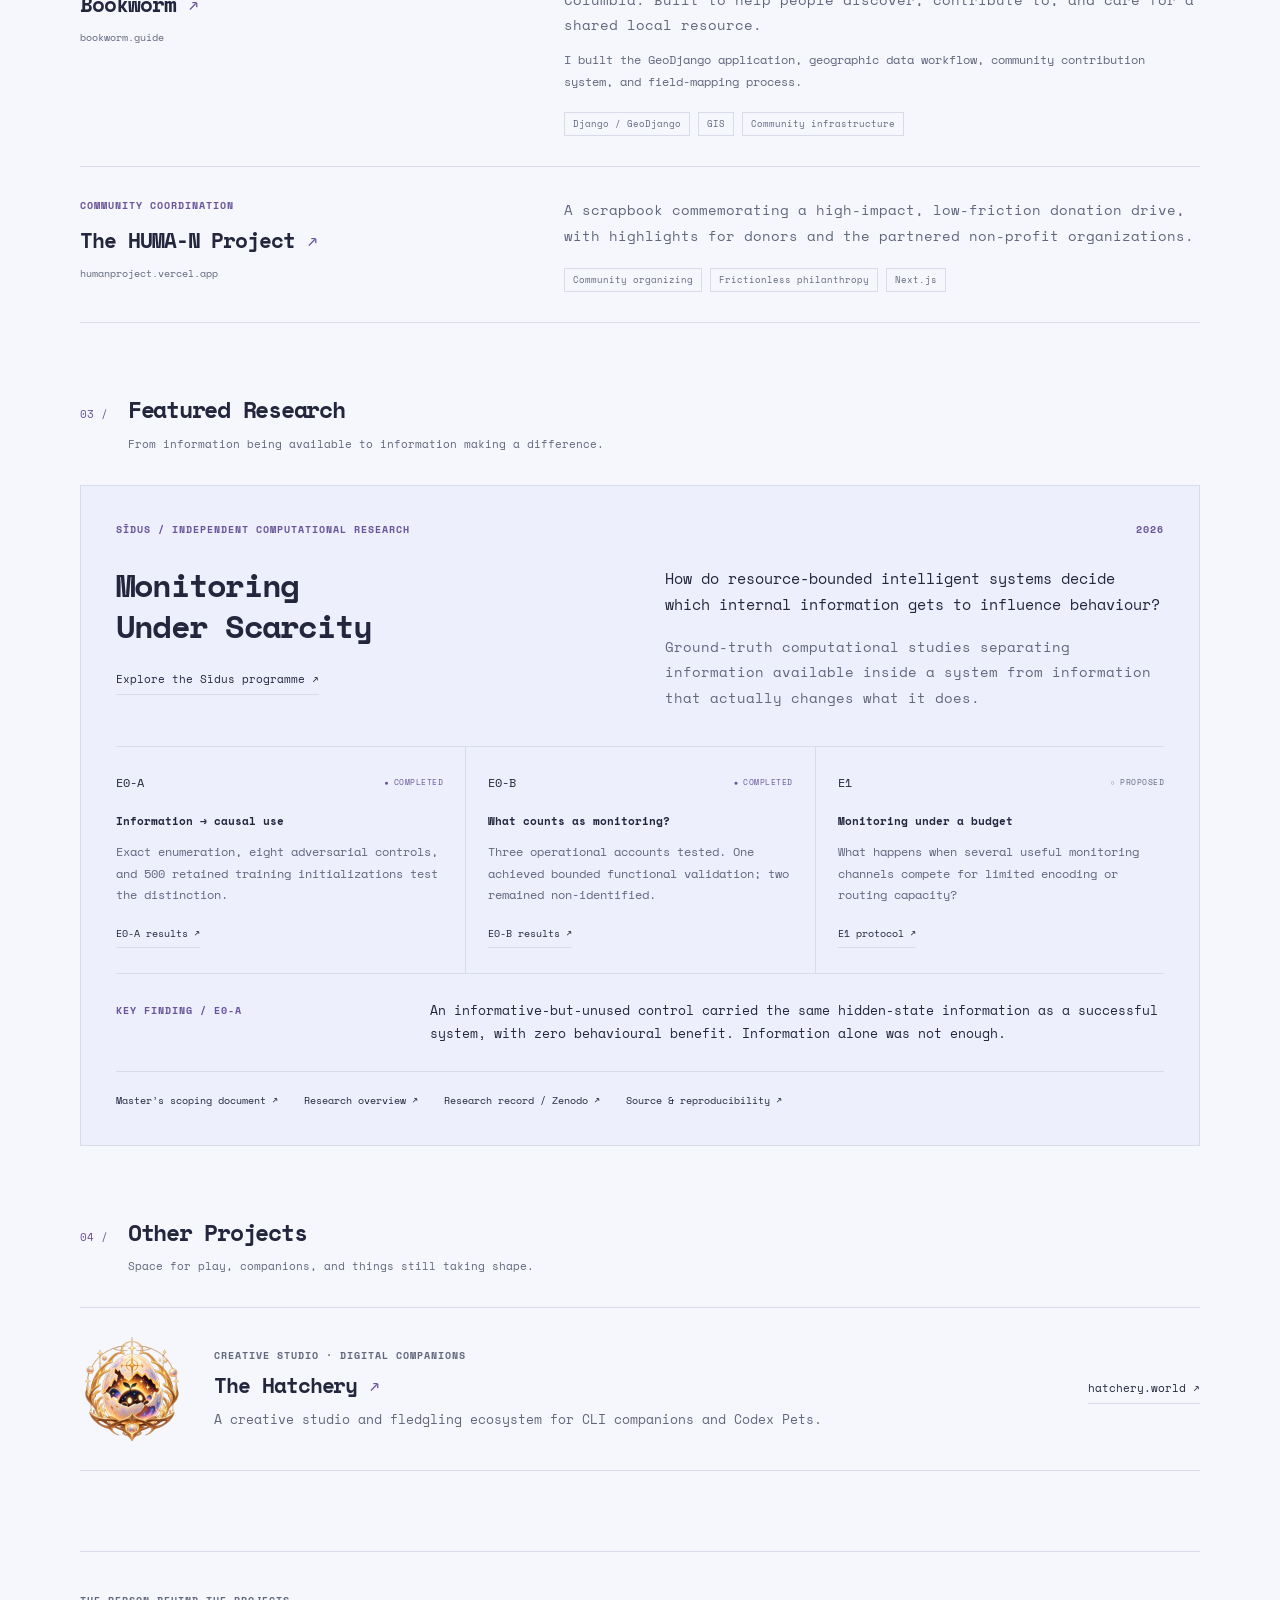
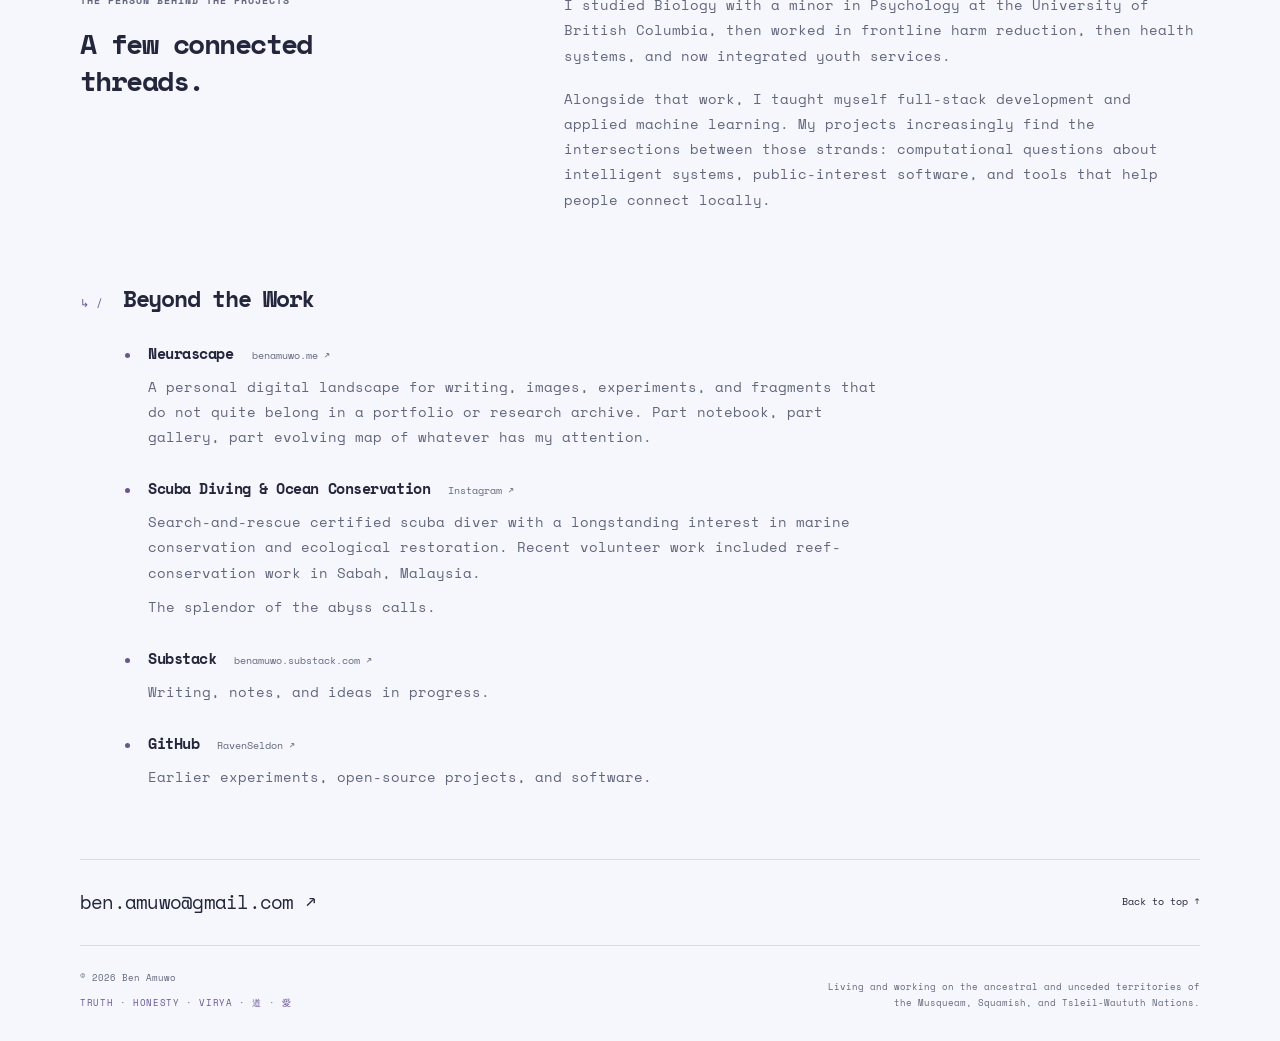
==== commit 1934b577: "Add language selector and portfolio update guide" ====
--- a/portfolio/index.html
+++ b/portfolio/index.html
@@ -3,12 +3,12 @@
 <head>
   <meta charset="UTF-8">
   <meta name="viewport" content="width=device-width, initial-scale=1.0">
-  <meta name="description" content="Ben Amuwo — independent research, AI safety and governance, civic technology, and community-scale systems.">
+  <meta name="description" content="Ben Amuwo — independent research, AI safety and governance, civic technology, and community-scale systems." data-i18n-content="meta.description">
   <meta name="theme-color" content="#f6f7fc">
-  <title>Ben Amuwo — Research, Community, and Humane Futures</title>
+  <title data-i18n="meta.title">Ben Amuwo — Research, Community, and Humane Futures</title>
   <link rel="canonical" href="https://www.benamuwo.com/">
-  <meta property="og:title" content="Ben Amuwo — Research, Community, and Humane Futures">
-  <meta property="og:description" content="Ben Amuwo — independent research, AI safety and governance, civic technology, and community-scale systems.">
+  <meta property="og:title" content="Ben Amuwo — Research, Community, and Humane Futures" data-i18n-content="meta.title">
+  <meta property="og:description" content="Ben Amuwo — independent research, AI safety and governance, civic technology, and community-scale systems." data-i18n-content="meta.description">
   <meta property="og:url" content="https://www.benamuwo.com/">
   <meta property="og:type" content="website">
   <script>
@@ -26,14 +26,26 @@
   <link rel="icon" type="image/png" sizes="32x32" href="/favicon-32x32.png">
   <link rel="icon" type="image/png" sizes="16x16" href="/favicon-16x16.png">
   <link rel="stylesheet" href="styles.css">
+  <script src="translations.js" defer></script>
+  <script src="i18n.js" defer></script>
   <script src="script.js" defer></script>
 </head>
 <body>
-  <a class="skip-link" href="#main">Skip to content</a>
+  <a class="skip-link" href="#main"><span data-i18n="skip">Skip to content</span></a>
   <header class="masthead wrap" id="top">
-    <a class="wordmark" href="#top" aria-label="Ben Amuwo, back to top">BA<span class="wordmark-dot">.</span><span class="wordmark-label">BEN AMUWO</span></a>
+    <a class="wordmark" href="#top" aria-label="Ben Amuwo, back to top" data-i18n-aria-label="home">BA<span class="wordmark-dot">.</span><span class="wordmark-label">BEN AMUWO</span></a>
     <div class="header-tools">
-      <a class="contact-link" href="mailto:ben.amuwo@gmail.com">Get in touch <span aria-hidden="true">↗</span></a>
+      <a class="contact-link" href="mailto:ben.amuwo@gmail.com"><span data-i18n="contact">Get in touch</span> <span aria-hidden="true">↗</span></a>
+      <label class="language-control" hidden>
+        <svg viewBox="0 0 24 24" width="16" height="16" fill="none" stroke="currentColor" stroke-width="1.5" aria-hidden="true"><circle cx="12" cy="12" r="9"/><ellipse cx="12" cy="12" rx="4" ry="9"/><path d="M3 12h18"/></svg>
+        <select id="language-select" aria-label="Language" data-i18n-aria-label="language">
+          <option value="en" lang="en">English</option>
+          <option value="fr" lang="fr">Français</option>
+          <option value="nl" lang="nl">Nederlands</option>
+          <option value="zh-Hans" lang="zh-Hans">简体中文</option>
+          <option value="ja" lang="ja">日本語</option>
+        </select>
+      </label>
       <button class="theme-toggle" type="button" aria-label="Switch to dark mode" hidden>
         <svg class="sun" viewBox="0 0 24 24" width="18" height="18" fill="none" stroke="currentColor" stroke-width="1.5" aria-hidden="true"><circle cx="12" cy="12" r="4"/><path d="M12 2v2m0 16v2M2 12h2m16 0h2M5 5l1.5 1.5m11 11L19 19M5 19l1.5-1.5m11-11L19 5"/></svg>
         <svg class="moon" viewBox="0 0 24 24" width="18" height="18" fill="none" stroke="currentColor" stroke-width="1.5" aria-hidden="true"><path d="M20.8 13A9 9 0 0 1 11 3.2 9 9 0 1 0 20.8 13Z"/></svg>
@@ -44,13 +56,13 @@
   <main id="main">
     <section class="hero wrap" aria-labelledby="hero-heading">
       <div class="hero-copy">
-        <p class="eyebrow"><span class="status-dot" aria-hidden="true"></span> Research · Code · Community</p>
+        <p class="eyebrow"><span class="status-dot" aria-hidden="true"></span> <span data-i18n="hero.kicker">Research · Code · Community</span></p>
         <h1 id="hero-heading">Ben Amuwo<span class="accent">.</span></h1>
-        <p class="hero-statement">Understanding intelligence.<br>Building for people.</p>
-        <p class="hero-intro">Biology-trained independent researcher and developer working across computational cognition, human-centred AI, and community-scale systems.</p>
+        <p class="hero-statement"><span data-i18n="hero.line1">Understanding intelligence.</span><br><span data-i18n="hero.line2">Building for people.</span></p>
+        <p class="hero-intro"><span data-i18n="hero.intro">Biology-trained independent researcher and developer working across computational cognition, human-centred AI, and community-scale systems.</span></p>
         <div class="hero-links">
-          <a class="button primary" href="#ai-safety">Explore the work <span aria-hidden="true">↓</span></a>
-          <a class="text-link" href="resume.pdf" download>Résumé <span aria-hidden="true">↓</span></a>
+          <a class="button primary" href="#ai-safety"><span data-i18n="explore">Explore the work</span> <span aria-hidden="true">↓</span></a>
+          <a class="text-link" href="resume.pdf" download><span data-i18n="resume">Résumé</span> <span aria-hidden="true">↓</span></a>
           <a class="text-link" href="https://orcid.org/0009-0006-6645-3872" target="_blank" rel="noopener noreferrer">ORCID <span aria-hidden="true">↗</span></a>
         </div>
       </div>
@@ -71,88 +83,88 @@
         <div class="art-caption"><span>TRUTH / HONESTY / VIRYA</span><span>道 · 愛</span></div>
       </div>
     </section>
-    <nav class="section-nav" aria-label="Portfolio sections">
+    <nav class="section-nav" aria-label="Portfolio sections" data-i18n-aria-label="nav.aria">
       <div class="wrap nav-inner">
-        <a href="#ai-safety"><span>01</span> AI Safety</a><a href="#civic"><span>02</span> Civic &amp; Community</a><a href="#research"><span>03</span> Research</a><a href="#other-projects"><span>04</span> Other Projects</a><a href="#beyond"><span>↳</span> Beyond the Work</a>
+        <a href="#ai-safety"><span>01</span> <span data-i18n="nav.safety">AI Safety</span></a><a href="#civic"><span>02</span> <span data-i18n="nav.civic">Civic &amp; Community</span></a><a href="#research"><span>03</span> <span data-i18n="nav.research">Research</span></a><a href="#other-projects"><span>04</span> <span data-i18n="other.title">Other Projects</span></a><a href="#beyond"><span>↳</span> <span data-i18n="beyond.title">Beyond the Work</span></a>
       </div>
     </nav>
     <div class="wrap portfolio-content">
       <section class="work-section" id="ai-safety" aria-labelledby="safety-heading">
-        <div class="section-heading"><span class="section-number">01 /</span><div><h2 id="safety-heading">AI Safety and Governance</h2><p>How we describe, understand, and respond to intelligent systems.</p></div></div>
+        <div class="section-heading"><span class="section-number">01 /</span><div><h2 id="safety-heading"><span data-i18n="safety.title">AI Safety and Governance</span></h2><p><span data-i18n="safety.intro">How we describe, understand, and respond to intelligent systems.</span></p></div></div>
         <div class="safety-grid">
           <article class="project-card notice-card">
-            <p class="eyebrow">Incident response · Policy design</p>
+            <p class="eyebrow"><span data-i18n="notice.category">Incident response · Policy design</span></p>
             <h3><a href="https://benamuwo.me/first-notice" target="_blank" rel="noopener noreferrer">First Notice <span aria-hidden="true">↗</span></a></h3>
-            <p class="project-deck">When an AI incident happens,<br>who needs to know?</p>
-            <p>A proposed Canadian protocol for early notification of AI-agent incidents. An interactive demonstration grounded in a documented Australian case.</p>
-            <div class="notice-diagram" aria-hidden="true"><span>DETECT</span><i></i><span>NOTIFY</span><i></i><span>RESPOND</span></div>
-            <a class="text-link" href="https://benamuwo.me/first-notice" target="_blank" rel="noopener noreferrer">Explore the protocol <span aria-hidden="true">↗</span></a>
+            <p class="project-deck"><span data-i18n="notice.line1">When an AI incident happens,</span><br><span data-i18n="notice.line2">who needs to know?</span></p>
+            <p><span data-i18n="notice.description">A proposed Canadian protocol for early notification of AI-agent incidents. An interactive demonstration grounded in a documented Australian case.</span></p>
+            <div class="notice-diagram" aria-hidden="true"><span><span data-i18n="notice.detect">DETECT</span></span><i></i><span><span data-i18n="notice.notify">NOTIFY</span></span><i></i><span><span data-i18n="notice.respond">RESPOND</span></span></div>
+            <a class="text-link" href="https://benamuwo.me/first-notice" target="_blank" rel="noopener noreferrer"><span data-i18n="notice.link">Explore the protocol</span> <span aria-hidden="true">↗</span></a>
           </article>
           <article class="project-card civilization-card">
-            <p class="eyebrow">AI incident research · Language</p>
+            <p class="eyebrow"><span data-i18n="civil.category">AI incident research · Language</span></p>
             <h3><a href="https://benamuwo.me/schrodingers_civ" target="_blank" rel="noopener noreferrer">Schrödinger’s Civilization <span aria-hidden="true">↗</span></a></h3>
-            <p class="project-deck">What survives the telling?</p>
-            <p>A study of how an AI incident becomes a public story—and how language shapes the research itself. Created for the Apart Research AI Safety Response Sprint.</p>
+            <p class="project-deck"><span data-i18n="civil.deck">What survives the telling?</span></p>
+            <p><span data-i18n="civil.description">A study of how an AI incident becomes a public story—and how language shapes the research itself. Created for the Apart Research AI Safety Response Sprint.</span></p>
             <div class="project-paths">
-              <a href="https://benamuwo.me/schrodingers_civ/atlas/" target="_blank" rel="noopener noreferrer"><span><b>01</b> The Atlas</span><span>The Map ↗</span></a>
-              <a href="https://benamuwo.me/schrodingers_civ/audit/" target="_blank" rel="noopener noreferrer"><span><b>02</b> The Audit</span><span>The Probe ↗</span></a>
-              <a href="https://benamuwo.me/schrodingers_civ/tale/" target="_blank" rel="noopener noreferrer"><span><b>03</b> The Translator’s Tale</span><span>The Song of Stars ↗</span></a>
+              <a href="https://benamuwo.me/schrodingers_civ/atlas/" target="_blank" rel="noopener noreferrer"><span><b>01</b> <span data-i18n="civil.atlas">The Atlas</span></span><span><span data-i18n="civil.map">The Map ↗</span></span></a>
+              <a href="https://benamuwo.me/schrodingers_civ/audit/" target="_blank" rel="noopener noreferrer"><span><b>02</b> <span data-i18n="civil.audit">The Audit</span></span><span><span data-i18n="civil.probe">The Probe ↗</span></span></a>
+              <a href="https://benamuwo.me/schrodingers_civ/tale/" target="_blank" rel="noopener noreferrer"><span><b>03</b> <span data-i18n="civil.tale">The Translator’s Tale</span></span><span><span data-i18n="civil.song">The Song of Stars ↗</span></span></a>
             </div>
-            <details class="resource-details"><summary>Papers &amp; project resources <span aria-hidden="true">+</span></summary><div class="resource-links">
-              <a href="https://benamuwo.me/schrodingers_civ/" target="_blank" rel="noopener noreferrer">Project overview ↗</a>
-              <a href="https://benamuwo.me/schrodingers_civ/atlas/paper/" target="_blank" rel="noopener noreferrer">Atlas paper ↗</a>
-              <a href="https://benamuwo.me/schrodingers_civ/audit/paper/" target="_blank" rel="noopener noreferrer">Audit paper ↗</a>
-              <a href="https://benamuwo.me/schrodingers_civ/tale/prologue/" target="_blank" rel="noopener noreferrer">Begin the tale ↗</a>
-              <a href="https://github.com/RavenSeldon/schrodingers_civ" target="_blank" rel="noopener noreferrer">Research repository ↗</a>
-              <a href="https://benamuwo.me/schrodingers_civ/about/" target="_blank" rel="noopener noreferrer">About the editions ↗</a>
+            <details class="resource-details"><summary><span data-i18n="civil.resources">Papers &amp; project resources</span> <span aria-hidden="true">+</span></summary><div class="resource-links">
+              <a href="https://benamuwo.me/schrodingers_civ/" target="_blank" rel="noopener noreferrer"><span data-i18n="project.overview">Project overview ↗</span></a>
+              <a href="https://benamuwo.me/schrodingers_civ/atlas/paper/" target="_blank" rel="noopener noreferrer"><span data-i18n="civil.atlasPaper">Atlas paper ↗</span></a>
+              <a href="https://benamuwo.me/schrodingers_civ/audit/paper/" target="_blank" rel="noopener noreferrer"><span data-i18n="civil.auditPaper">Audit paper ↗</span></a>
+              <a href="https://benamuwo.me/schrodingers_civ/tale/prologue/" target="_blank" rel="noopener noreferrer"><span data-i18n="civil.begin">Begin the tale ↗</span></a>
+              <a href="https://github.com/RavenSeldon/schrodingers_civ" target="_blank" rel="noopener noreferrer"><span data-i18n="research.repository">Research repository ↗</span></a>
+              <a href="https://benamuwo.me/schrodingers_civ/about/" target="_blank" rel="noopener noreferrer"><span data-i18n="civil.editions">About the editions ↗</span></a>
             </div></details>
           </article>
         </div>
       </section>
       <section class="work-section" id="civic" aria-labelledby="projects-heading">
-        <div class="section-heading"><span class="section-number">02 /</span><div><h2 id="projects-heading">Civic and Community Systems</h2><p>Public-interest software. Local connections. Practical care.</p></div></div>
+        <div class="section-heading"><span class="section-number">02 /</span><div><h2 id="projects-heading"><span data-i18n="civic.title">Civic and Community Systems</span></h2><p><span data-i18n="civic.intro">Public-interest software. Local connections. Practical care.</span></p></div></div>
         <article class="project-row">
-          <div class="project-identity"><p class="eyebrow">Civic technology</p><h3><a href="https://bookworm.guide" target="_blank" rel="noopener noreferrer">Bookworm <span aria-hidden="true">↗</span></a></h3><span class="domain">bookworm.guide</span></div>
-          <div class="project-description"><p>A free, non-commercial map of Little Free Libraries across British Columbia. Built to help people discover, contribute to, and care for a shared local resource.</p><p class="contribution">I built the GeoDjango application, geographic data workflow, community contribution system, and field-mapping process.</p><ul class="tags" aria-label="Technologies and focus"><li>Django / GeoDjango</li><li>GIS</li><li>Community infrastructure</li></ul></div>
+          <div class="project-identity"><p class="eyebrow"><span data-i18n="bookworm.category">Civic technology</span></p><h3><a href="https://bookworm.guide" target="_blank" rel="noopener noreferrer">Bookworm <span aria-hidden="true">↗</span></a></h3><span class="domain">bookworm.guide</span></div>
+          <div class="project-description"><p><span data-i18n="bookworm.description">A free, non-commercial map of Little Free Libraries across British Columbia. Built to help people discover, contribute to, and care for a shared local resource.</span></p><p class="contribution"><span data-i18n="bookworm.contribution">I built the GeoDjango application, geographic data workflow, community contribution system, and field-mapping process.</span></p><ul class="tags" aria-label="Technologies and focus" data-i18n-aria-label="tech.aria"><li>Django / GeoDjango</li><li>GIS</li><li><span data-i18n="community.infrastructure">Community infrastructure</span></li></ul></div>
         </article>
         <article class="project-row">
-          <div class="project-identity"><p class="eyebrow">Community coordination</p><h3><a href="https://humanproject.vercel.app" target="_blank" rel="noopener noreferrer">The HUMA-N Project <span aria-hidden="true">↗</span></a></h3><span class="domain">humanproject.vercel.app</span></div>
-          <div class="project-description"><p>A scrapbook commemorating a high-impact, low-friction donation drive, with highlights for donors and the partnered non-profit organizations.</p><ul class="tags" aria-label="Technologies and focus"><li>Community organizing</li><li>Frictionless philanthropy</li><li>Next.js</li></ul></div>
+          <div class="project-identity"><p class="eyebrow"><span data-i18n="human.category">Community coordination</span></p><h3><a href="https://humanproject.vercel.app" target="_blank" rel="noopener noreferrer">The HUMA-N Project <span aria-hidden="true">↗</span></a></h3><span class="domain">humanproject.vercel.app</span></div>
+          <div class="project-description"><p><span data-i18n="human.description">A scrapbook commemorating a high-impact, low-friction donation drive, with highlights for donors and the partnered non-profit organizations.</span></p><ul class="tags" aria-label="Technologies and focus" data-i18n-aria-label="tech.aria"><li><span data-i18n="community.organizing">Community organizing</span></li><li><span data-i18n="human.philanthropy">Frictionless philanthropy</span></li><li>Next.js</li></ul></div>
         </article>
       </section>
       <section class="work-section" id="research" aria-labelledby="featured-research-heading">
-        <div class="section-heading"><span class="section-number">03 /</span><div><h2 id="featured-research-heading">Featured Research</h2><p>From information being available to information making a difference.</p></div></div>
+        <div class="section-heading"><span class="section-number">03 /</span><div><h2 id="featured-research-heading"><span data-i18n="research.title">Featured Research</span></h2><p><span data-i18n="research.intro">From information being available to information making a difference.</span></p></div></div>
         <article class="research-feature">
-          <div class="research-topline"><p class="eyebrow">Sīdus / Independent computational research</p><span class="eyebrow">2026</span></div>
-          <div class="research-intro"><div><h3>Monitoring<br>Under Scarcity</h3><a class="text-link" href="https://sidus.quest" target="_blank" rel="noopener noreferrer">Explore the Sīdus programme <span aria-hidden="true">↗</span></a></div><div><p class="research-question">How do resource-bounded intelligent systems decide which internal information gets to influence behaviour?</p><p>Ground-truth computational studies separating information available inside a system from information that actually changes what it does.</p></div></div>
+          <div class="research-topline"><p class="eyebrow"><span data-i18n="research.category">Sīdus / Independent computational research</span></p><span class="eyebrow">2026</span></div>
+          <div class="research-intro"><div><h3><span data-i18n="research.monitoring">Monitoring</span><br><span data-i18n="research.scarcity">Under Scarcity</span></h3><a class="text-link" href="https://sidus.quest" target="_blank" rel="noopener noreferrer"><span data-i18n="research.programme">Explore the Sīdus programme</span> <span aria-hidden="true">↗</span></a></div><div><p class="research-question"><span data-i18n="research.question">How do resource-bounded intelligent systems decide which internal information gets to influence behaviour?</span></p><p><span data-i18n="research.description">Ground-truth computational studies separating information available inside a system from information that actually changes what it does.</span></p></div></div>
           <div class="research-stages">
-            <div><div class="stage-label"><span>E0-A</span><span class="stage-status">Completed</span></div><h4>Information → causal use</h4><p>Exact enumeration, eight adversarial controls, and 500 retained training initializations test the distinction.</p><a class="text-link" href="https://sidus.quest/#/results/e0-a" target="_blank" rel="noopener noreferrer">E0-A results ↗</a></div>
-            <div><div class="stage-label"><span>E0-B</span><span class="stage-status">Completed</span></div><h4>What counts as monitoring?</h4><p>Three operational accounts tested. One achieved bounded functional validation; two remained non-identified.</p><a class="text-link" href="https://sidus.quest/research/e0-b" target="_blank" rel="noopener noreferrer">E0-B results ↗</a></div>
-            <div><div class="stage-label"><span>E1</span><span class="stage-status proposed">Proposed</span></div><h4>Monitoring under a budget</h4><p>What happens when several useful monitoring channels compete for limited encoding or routing capacity?</p><a class="text-link" href="https://sidus.quest/#/document/1/10-e1-scarcity-terrarium-bounded-internal-state-monitoring" target="_blank" rel="noopener noreferrer">E1 protocol ↗</a></div>
+            <div><div class="stage-label"><span>E0-A</span><span class="stage-status"><span data-i18n="completed">Completed</span></span></div><h4><span data-i18n="e0a.title">Information → causal use</span></h4><p><span data-i18n="e0a.description">Exact enumeration, eight adversarial controls, and 500 retained training initializations test the distinction.</span></p><a class="text-link" href="https://sidus.quest/#/results/e0-a" target="_blank" rel="noopener noreferrer"><span data-i18n="e0a.link">E0-A results ↗</span></a></div>
+            <div><div class="stage-label"><span>E0-B</span><span class="stage-status"><span data-i18n="completed">Completed</span></span></div><h4><span data-i18n="e0b.title">What counts as monitoring?</span></h4><p><span data-i18n="e0b.description">Three operational accounts tested. One achieved bounded functional validation; two remained non-identified.</span></p><a class="text-link" href="https://sidus.quest/research/e0-b" target="_blank" rel="noopener noreferrer"><span data-i18n="e0b.link">E0-B results ↗</span></a></div>
+            <div><div class="stage-label"><span>E1</span><span class="stage-status proposed"><span data-i18n="proposed">Proposed</span></span></div><h4><span data-i18n="e1.title">Monitoring under a budget</span></h4><p><span data-i18n="e1.description">What happens when several useful monitoring channels compete for limited encoding or routing capacity?</span></p><a class="text-link" href="https://sidus.quest/#/document/1/10-e1-scarcity-terrarium-bounded-internal-state-monitoring" target="_blank" rel="noopener noreferrer"><span data-i18n="e1.link">E1 protocol ↗</span></a></div>
           </div>
-          <div class="research-finding"><span class="eyebrow">Key finding / E0-A</span><p>An informative-but-unused control carried the same hidden-state information as a successful system, with zero behavioural benefit. Information alone was not enough.</p></div>
-          <nav class="research-resources" aria-label="Sīdus research resources"><a href="https://sidus.quest/#/document/2/frontpiece" target="_blank" rel="noopener noreferrer">Master’s scoping document ↗</a><a href="https://sidus.quest/research" target="_blank" rel="noopener noreferrer">Research overview ↗</a><a href="https://doi.org/10.5281/zenodo.22661564" target="_blank" rel="noopener noreferrer">Research record / Zenodo ↗</a><a href="https://github.com/RavenSeldon/Sidus" target="_blank" rel="noopener noreferrer">Source &amp; reproducibility ↗</a></nav>
+          <div class="research-finding"><span class="eyebrow"><span data-i18n="research.findingLabel">Key finding / E0-A</span></span><p><span data-i18n="research.finding">An informative-but-unused control carried the same hidden-state information as a successful system, with zero behavioural benefit. Information alone was not enough.</span></p></div>
+          <nav class="research-resources" aria-label="Sīdus research resources" data-i18n-aria-label="research.resourcesAria"><a href="https://sidus.quest/#/document/2/frontpiece" target="_blank" rel="noopener noreferrer"><span data-i18n="research.scoping">Master’s scoping document ↗</span></a><a href="https://sidus.quest/research" target="_blank" rel="noopener noreferrer"><span data-i18n="research.overview">Research overview ↗</span></a><a href="https://doi.org/10.5281/zenodo.22661564" target="_blank" rel="noopener noreferrer"><span data-i18n="research.record">Research record / Zenodo ↗</span></a><a href="https://github.com/RavenSeldon/Sidus" target="_blank" rel="noopener noreferrer"><span data-i18n="research.source">Source &amp; reproducibility ↗</span></a></nav>
         </article>
       </section>
       <section class="work-section" id="other-projects" aria-labelledby="other-heading">
-        <div class="section-heading"><span class="section-number">04 /</span><div><h2 id="other-heading">Other Projects</h2><p>Space for play, companions, and things still taking shape.</p></div></div>
-        <article class="hatchery-feature"><img class="hatchery-mark" src="assets/hatchery-transparent.webp" alt="Hatchery mascot emerging from a celestial egg" width="312" height="312" loading="lazy" decoding="async"><div><p class="eyebrow">Creative studio · Digital companions</p><h3><a href="https://hatchery.world" target="_blank" rel="noopener noreferrer">The Hatchery <span aria-hidden="true">↗</span></a></h3><p>A creative studio and fledgling ecosystem for CLI companions and Codex Pets.</p></div><a class="text-link" href="https://hatchery.world" target="_blank" rel="noopener noreferrer">hatchery.world ↗</a></article>
+        <div class="section-heading"><span class="section-number">04 /</span><div><h2 id="other-heading"><span data-i18n="other.title">Other Projects</span></h2><p><span data-i18n="other.intro">Space for play, companions, and things still taking shape.</span></p></div></div>
+        <article class="hatchery-feature"><img class="hatchery-mark" src="assets/hatchery-transparent.webp" alt="Hatchery mascot emerging from a celestial egg" width="312" height="312" loading="lazy" decoding="async" data-i18n-alt="hatchery.alt"><div><p class="eyebrow"><span data-i18n="hatchery.category">Creative studio · Digital companions</span></p><h3><a href="https://hatchery.world" target="_blank" rel="noopener noreferrer">The Hatchery <span aria-hidden="true">↗</span></a></h3><p><span data-i18n="hatchery.description">A creative studio and fledgling ecosystem for CLI companions and Codex Pets.</span></p></div><a class="text-link" href="https://hatchery.world" target="_blank" rel="noopener noreferrer">hatchery.world ↗</a></article>
       </section>
       <section class="about-section" aria-labelledby="about-heading">
-        <div><p class="eyebrow">The person behind the projects</p><h2 id="about-heading">A few connected<br> threads.</h2></div>
-        <div><p>I studied Biology with a minor in Psychology at the University of British Columbia, then worked in frontline harm reduction, then health systems, and now integrated youth services.</p><p>Alongside that work, I taught myself full-stack development and applied machine learning. My projects increasingly find the intersections between those strands: computational questions about intelligent systems, public-interest software, and tools that help people connect locally.</p></div>
+        <div><p class="eyebrow"><span data-i18n="about.kicker">The person behind the projects</span></p><h2 id="about-heading"><span data-i18n="about.line1">A few connected</span><br> <span data-i18n="about.line2">threads.</span></h2></div>
+        <div><p><span data-i18n="about.bio">I studied Biology with a minor in Psychology at the University of British Columbia, then worked in frontline harm reduction, then health systems, and now integrated youth services.</span></p><p><span data-i18n="about.work">Alongside that work, I taught myself full-stack development and applied machine learning. My projects increasingly find the intersections between those strands: computational questions about intelligent systems, public-interest software, and tools that help people connect locally.</span></p></div>
       </section>
       <section class="beyond-section" id="beyond" aria-labelledby="beyond-heading">
-        <div class="section-heading"><span class="section-number">↳ /</span><div><h2 id="beyond-heading">Beyond the Work</h2></div></div>
+        <div class="section-heading"><span class="section-number">↳ /</span><div><h2 id="beyond-heading"><span data-i18n="beyond.title">Beyond the Work</span></h2></div></div>
         <div class="beyond-list">
-          <article><div class="beyond-title"><h3>Neurascape</h3><a href="https://benamuwo.me" target="_blank" rel="noopener noreferrer">benamuwo.me ↗</a></div><p>A personal digital landscape for writing, images, experiments, and fragments that do not quite belong in a portfolio or research archive. Part notebook, part gallery, part evolving map of whatever has my attention.</p></article>
-          <article><div class="beyond-title"><h3>Scuba Diving &amp; Ocean Conservation</h3><a href="https://instagram.com/beamu_" target="_blank" rel="noopener noreferrer">Instagram ↗</a></div><p>Search-and-rescue certified scuba diver with a longstanding interest in marine conservation and ecological restoration. Recent volunteer work included reef-conservation work in Sabah, Malaysia.</p><p>The splendor of the abyss calls.</p></article>
-          <article><div class="beyond-title"><h3>Substack</h3><a href="https://benamuwo.substack.com" target="_blank" rel="noopener noreferrer">benamuwo.substack.com ↗</a></div><p>Writing, notes, and ideas in progress.</p></article>
-          <article><div class="beyond-title"><h3>GitHub</h3><a href="https://github.com/RavenSeldon" target="_blank" rel="noopener noreferrer">RavenSeldon ↗</a></div><p>Earlier experiments, open-source projects, and software.</p></article>
+          <article><div class="beyond-title"><h3>Neurascape</h3><a href="https://benamuwo.me" target="_blank" rel="noopener noreferrer">benamuwo.me ↗</a></div><p><span data-i18n="neurascape.description">A personal digital landscape for writing, images, experiments, and fragments that do not quite belong in a portfolio or research archive. Part notebook, part gallery, part evolving map of whatever has my attention.</span></p></article>
+          <article><div class="beyond-title"><h3><span data-i18n="scuba.title">Scuba Diving &amp; Ocean Conservation</span></h3><a href="https://instagram.com/beamu_" target="_blank" rel="noopener noreferrer">Instagram ↗</a></div><p><span data-i18n="scuba.description">Search-and-rescue certified scuba diver with a longstanding interest in marine conservation and ecological restoration. Recent volunteer work included reef-conservation work in Sabah, Malaysia.</span></p><p><span data-i18n="scuba.line">The splendor of the abyss calls.</span></p></article>
+          <article><div class="beyond-title"><h3>Substack</h3><a href="https://benamuwo.substack.com" target="_blank" rel="noopener noreferrer">benamuwo.substack.com ↗</a></div><p><span data-i18n="substack.description">Writing, notes, and ideas in progress.</span></p></article>
+          <article><div class="beyond-title"><h3>GitHub</h3><a href="https://github.com/RavenSeldon" target="_blank" rel="noopener noreferrer">RavenSeldon ↗</a></div><p><span data-i18n="github.description">Earlier experiments, open-source projects, and software.</span></p></article>
         </div>
       </section>
     </div>
   </main>
-  <footer class="footer wrap"><div class="footer-top"><a href="mailto:ben.amuwo@gmail.com">ben.amuwo@gmail.com <span aria-hidden="true">↗</span></a><a class="back-top" href="#top">Back to top ↑</a></div><div class="footer-bottom"><div><p>© 2026 Ben Amuwo</p><p class="footer-values">TRUTH · HONESTY · VIRYA · 道 · 愛</p></div><p class="land-acknowledgement">Living and working on the ancestral and unceded territories of the Musqueam, Squamish, and Tsleil-Waututh Nations.</p></div></footer>
+  <footer class="footer wrap"><div class="footer-top"><a href="mailto:ben.amuwo@gmail.com">ben.amuwo@gmail.com <span aria-hidden="true">↗</span></a><a class="back-top" href="#top"><span data-i18n="backTop">Back to top ↑</span></a></div><div class="footer-bottom"><div><p>© 2026 Ben Amuwo</p><p class="footer-values">TRUTH · HONESTY · VIRYA · 道 · 愛</p></div><p class="land-acknowledgement"><span data-i18n="land">Living and working on the ancestral and unceded territories of the Musqueam, Squamish, and Tsleil-Waututh Nations.</span></p></div></footer>
 </body>
 </html>
--- a/portfolio/styles.css
+++ b/portfolio/styles.css
@@ -80,7 +80,7 @@
 .section-nav { position: sticky; top: 0; z-index: 5; background: var(--nav-bg); backdrop-filter: blur(12px); border-block: 1px solid var(--line); }
 .nav-inner { display: flex; align-items: stretch; justify-content: space-between; gap: 20px; }
 .section-nav a { padding: 19px 0 17px; border-bottom: 2px solid transparent; font-size: 10px; white-space: nowrap; }
-.section-nav a span { margin-right: 8px; color: var(--muted); font-size: 9px; }
+.section-nav a > span:first-child { margin-right: 8px; color: var(--muted); font-size: 9px; }
 .section-nav a[aria-current="location"] { border-color: var(--accent); color: var(--accent); }
 .work-section { padding-top: 72px; }
 .section-heading { display: flex; align-items: baseline; gap: 20px; margin-bottom: 30px; }
@@ -106,7 +106,7 @@
 .resource-details { border-top: 1px solid var(--line); margin-top: 7px; }
 .resource-details summary { cursor: pointer; display: flex; justify-content: space-between; gap: 14px; padding-top: 14px; list-style: none; font-size: 10px; color: var(--muted); }
 .resource-details summary::-webkit-details-marker { display: none; }
-.resource-details[open] summary span { transform: rotate(45deg); }
+.resource-details[open] summary > span[aria-hidden] { transform: rotate(45deg); }
 .resource-links { display: flex; flex-wrap: wrap; gap: 12px 20px; padding-top: 18px; font-size: 10px; }
 .resource-links a { text-decoration: underline; }
 .project-row { border-top: 1px solid var(--line); display: grid; grid-template-columns: .8fr 1.2fr; gap: 60px; padding-block: 30px; }
@@ -174,7 +174,7 @@
   .hero { gap: 25px; padding-block: 55px 65px; }
   .nav-inner { gap: 16px; }
   .section-nav a { font-size: 9px; }
-  .section-nav a span { margin-right: 4px; }
+  .section-nav a > span:first-child { margin-right: 4px; }
   .project-card { padding: 25px; }
   .project-card h3 { font-size: 19px; }
   .project-row, .about-section { gap: 35px; }
@@ -243,3 +243,26 @@
   .project-card, .project-row, .research-stages > div, .beyond-list article { break-inside: avoid; }
   .resource-details .resource-links { display: flex; }
 }
+
+/* Header controls and multilingual text. */
+.header-tools { gap: 18px; }
+.language-control { display: flex; align-items: center; gap: 6px; min-height: 40px; padding: 0 9px; border: 1px solid var(--line); border-radius: 3px; color: var(--ink); }
+.language-control select { max-width: 100px; min-height: 38px; padding: 0; background: var(--bg); color: var(--ink); border: 0; font: inherit; cursor: pointer; }
+.language-control:focus-within { outline: 2px solid var(--accent); outline-offset: 4px; }
+.language-control:hover { border-color: var(--accent); }
+html:not([lang="en"]) .section-nav a { white-space: normal; }
+html:not([lang="en"]) .project-paths a { gap: 7px 12px; }
+html:lang(zh-Hans) p, html:lang(ja) p { line-height: 1.95; }
+html:lang(zh-Hans) h2, html:lang(ja) h2, html:lang(zh-Hans) h3, html:lang(ja) h3 { letter-spacing: 0; }
+@media (max-width: 760px) {
+  .masthead { gap: 10px; flex-wrap: wrap; padding-block: 16px; }
+  .header-tools { gap: 8px; flex-wrap: wrap; justify-content: flex-end; }
+  .language-control { padding-inline: 6px; gap: 4px; }
+  .language-control select { max-width: 79px; font-size: 10px; }
+  .language-control svg { width: 13px; }
+  .theme-toggle { min-width: 76px; font-size: 10px; gap: 6px; }
+  .contact-link { font-size: 10px; gap: 5px; }
+  html:not([lang="en"]) .section-nav a { white-space: nowrap; }
+}
+@media (max-width: 350px) { .header-tools { width: 100%; justify-content: space-between; } }
+@media print { .language-control { display: none !important; } }
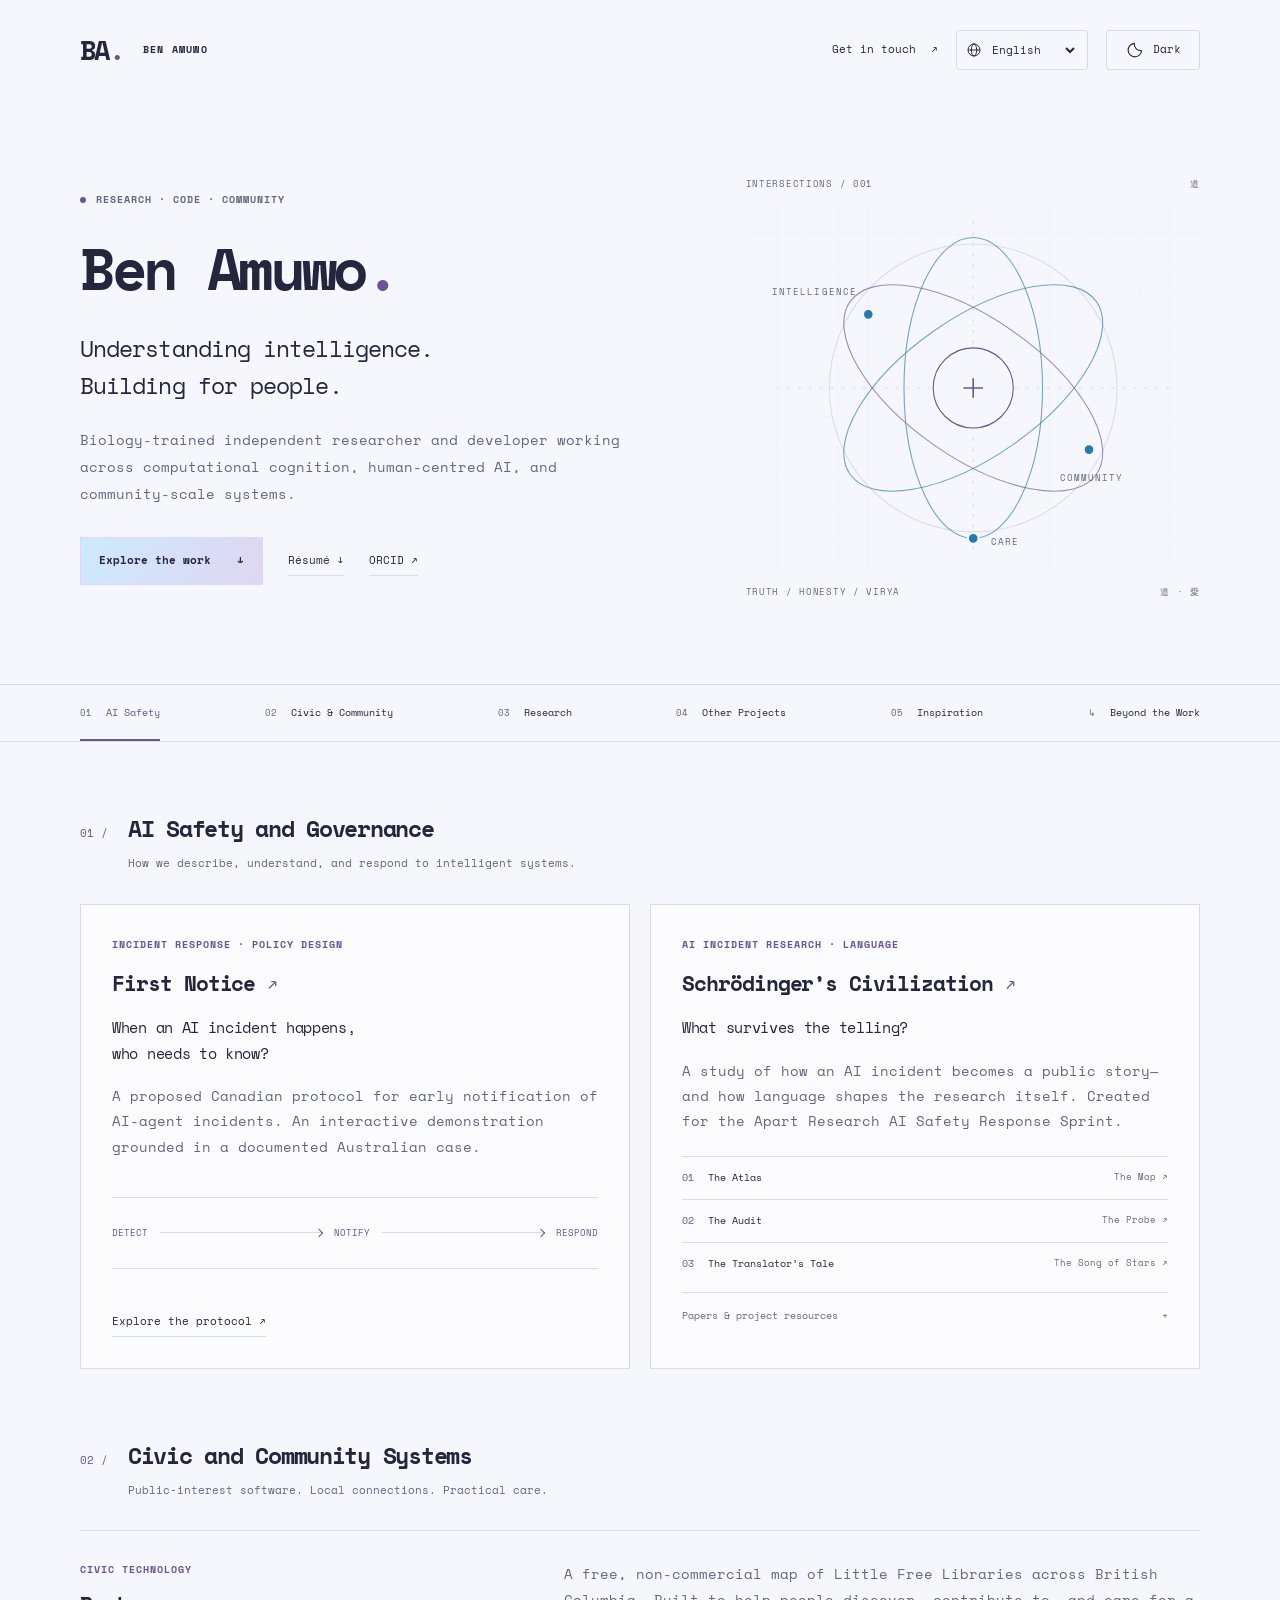
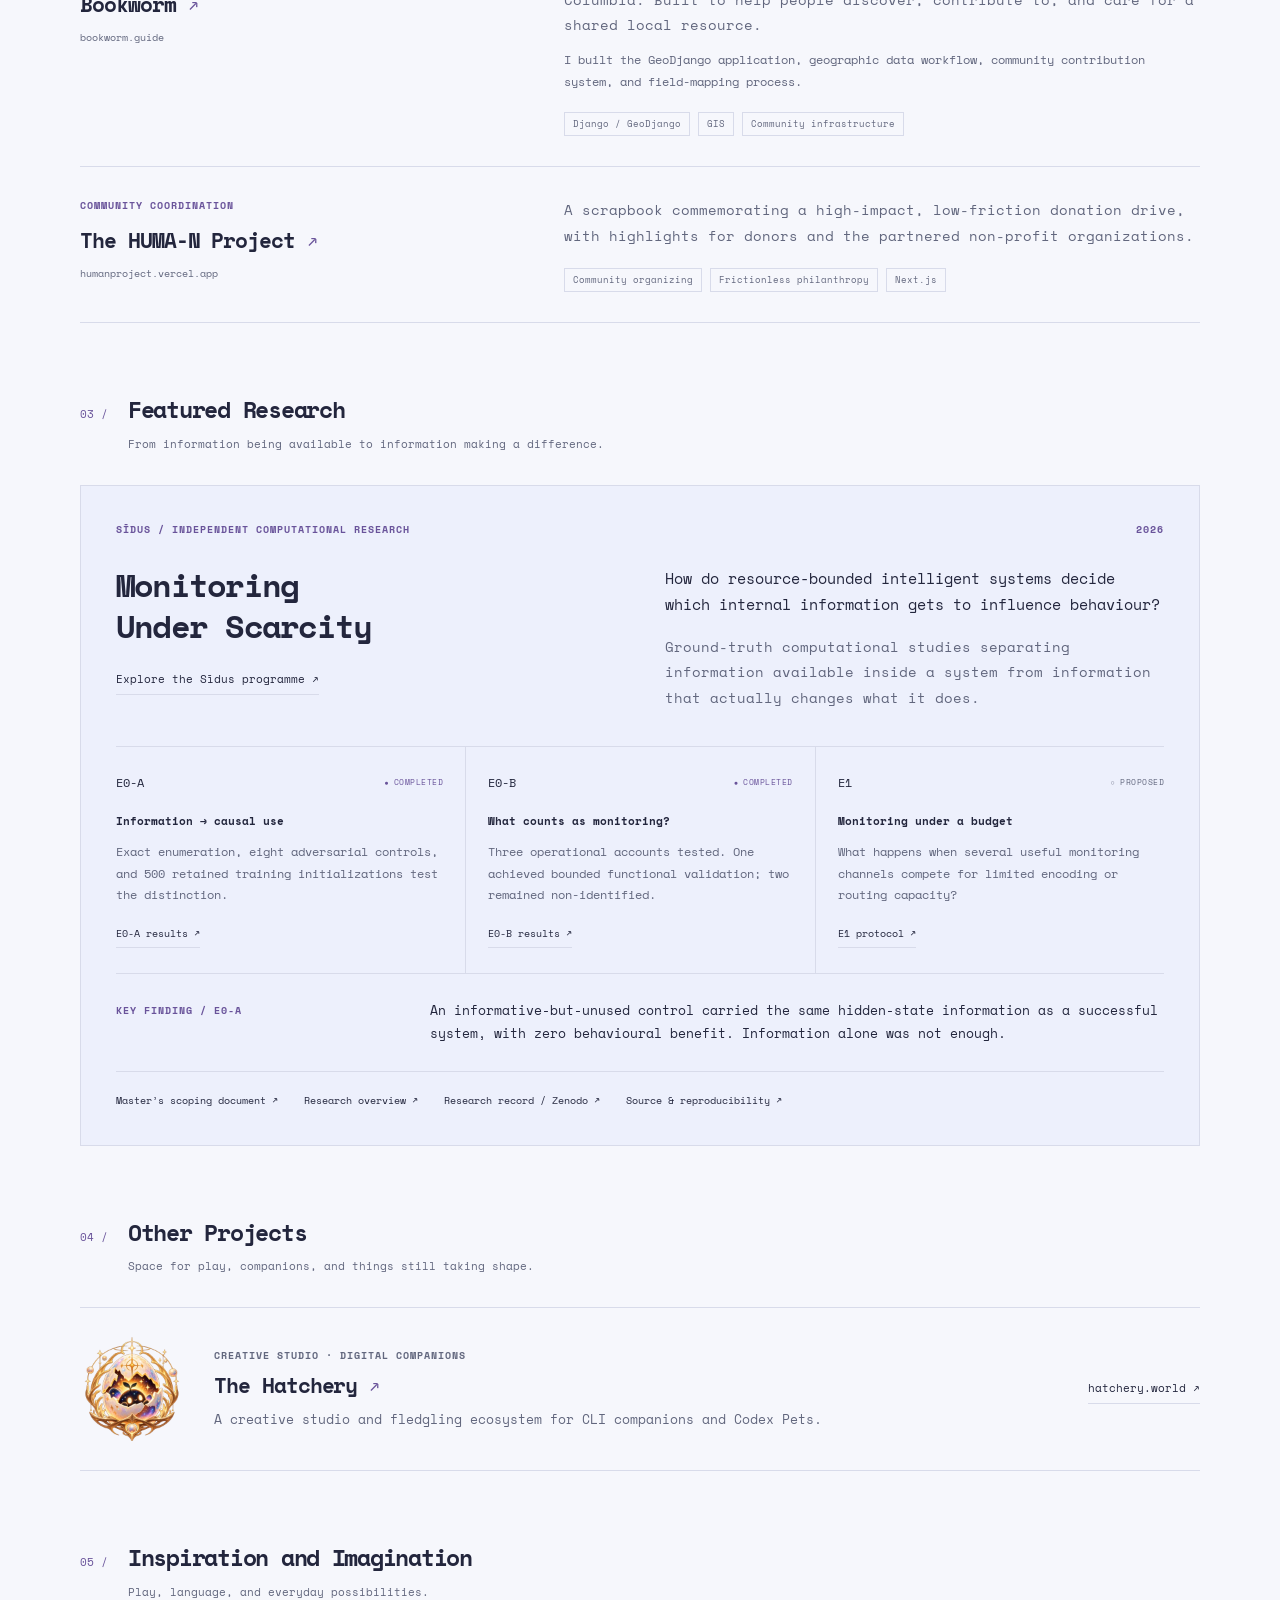
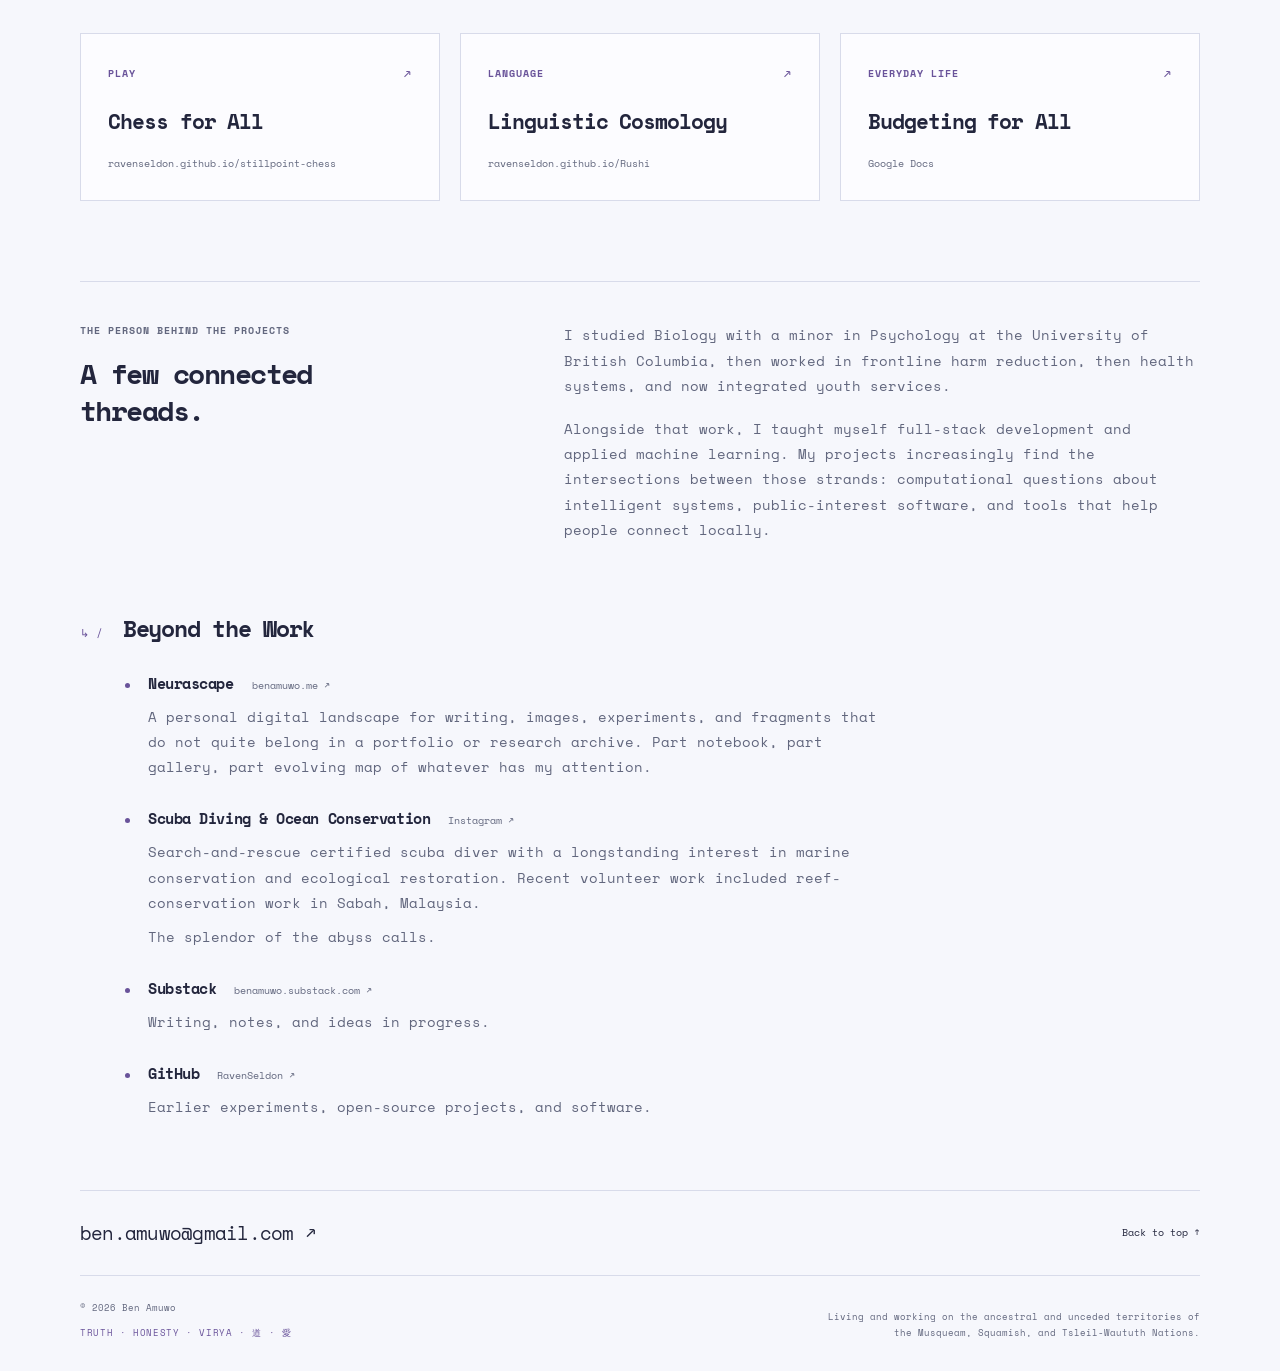
==== commit f87876bd: "fun section :)" ====
--- a/portfolio/index.html
+++ b/portfolio/index.html
@@ -85,7 +85,7 @@
     </section>
     <nav class="section-nav" aria-label="Portfolio sections" data-i18n-aria-label="nav.aria">
       <div class="wrap nav-inner">
-        <a href="#ai-safety"><span>01</span> <span data-i18n="nav.safety">AI Safety</span></a><a href="#civic"><span>02</span> <span data-i18n="nav.civic">Civic &amp; Community</span></a><a href="#research"><span>03</span> <span data-i18n="nav.research">Research</span></a><a href="#other-projects"><span>04</span> <span data-i18n="other.title">Other Projects</span></a><a href="#beyond"><span>↳</span> <span data-i18n="beyond.title">Beyond the Work</span></a>
+        <a href="#ai-safety"><span>01</span> <span data-i18n="nav.safety">AI Safety</span></a><a href="#civic"><span>02</span> <span data-i18n="nav.civic">Civic &amp; Community</span></a><a href="#research"><span>03</span> <span data-i18n="nav.research">Research</span></a><a href="#other-projects"><span>04</span> <span data-i18n="other.title">Other Projects</span></a><a href="#inspiration"><span>05</span> <span data-i18n="nav.inspiration">Inspiration</span></a><a href="#beyond"><span>↳</span> <span data-i18n="beyond.title">Beyond the Work</span></a>
       </div>
     </nav>
     <div class="wrap portfolio-content">
@@ -150,6 +150,27 @@
         <div class="section-heading"><span class="section-number">04 /</span><div><h2 id="other-heading"><span data-i18n="other.title">Other Projects</span></h2><p><span data-i18n="other.intro">Space for play, companions, and things still taking shape.</span></p></div></div>
         <article class="hatchery-feature"><img class="hatchery-mark" src="assets/hatchery-transparent.webp" alt="Hatchery mascot emerging from a celestial egg" width="312" height="312" loading="lazy" decoding="async" data-i18n-alt="hatchery.alt"><div><p class="eyebrow"><span data-i18n="hatchery.category">Creative studio · Digital companions</span></p><h3><a href="https://hatchery.world" target="_blank" rel="noopener noreferrer">The Hatchery <span aria-hidden="true">↗</span></a></h3><p><span data-i18n="hatchery.description">A creative studio and fledgling ecosystem for CLI companions and Codex Pets.</span></p></div><a class="text-link" href="https://hatchery.world" target="_blank" rel="noopener noreferrer">hatchery.world ↗</a></article>
       </section>
+      <section class="work-section" id="inspiration" aria-labelledby="inspiration-heading">
+        <div class="section-heading"><span class="section-number">05 /</span><div><h2 id="inspiration-heading"><span data-i18n="inspiration.title">Inspiration and Imagination</span></h2><p><span data-i18n="inspiration.intro">Play, language, and everyday possibilities.</span></p></div></div>
+        <!-- Add a link: copy a link-card from docs/templates/link-card.html into this grid. -->
+        <div class="link-grid">
+          <a class="link-card" href="https://ravenseldon.github.io/stillpoint-chess" target="_blank" rel="noopener noreferrer">
+            <div class="link-card-top"><span class="eyebrow" data-i18n="chess.category">Play</span><span aria-hidden="true">↗</span></div>
+            <h3><span data-i18n="chess.title">Chess for All</span></h3>
+            <span class="domain">ravenseldon.github.io/stillpoint-chess</span>
+          </a>
+          <a class="link-card" href="https://ravenseldon.github.io/Rushi" target="_blank" rel="noopener noreferrer">
+            <div class="link-card-top"><span class="eyebrow" data-i18n="cosmology.category">Language</span><span aria-hidden="true">↗</span></div>
+            <h3><span data-i18n="cosmology.title">Linguistic Cosmology</span></h3>
+            <span class="domain">ravenseldon.github.io/Rushi</span>
+          </a>
+          <a class="link-card" href="https://docs.google.com/document/d/1aWRwdOK43nxUPig4UMvoo_y8SKhid6YbgHjkT6GPtAU/edit?usp=sharing" target="_blank" rel="noopener noreferrer">
+            <div class="link-card-top"><span class="eyebrow" data-i18n="budget.category">Everyday life</span><span aria-hidden="true">↗</span></div>
+            <h3><span data-i18n="budget.title">Budgeting for All</span></h3>
+            <span class="domain">Google Docs</span>
+          </a>
+        </div>
+      </section>
       <section class="about-section" aria-labelledby="about-heading">
         <div><p class="eyebrow"><span data-i18n="about.kicker">The person behind the projects</span></p><h2 id="about-heading"><span data-i18n="about.line1">A few connected</span><br> <span data-i18n="about.line2">threads.</span></h2></div>
         <div><p><span data-i18n="about.bio">I studied Biology with a minor in Psychology at the University of British Columbia, then worked in frontline harm reduction, then health systems, and now integrated youth services.</span></p><p><span data-i18n="about.work">Alongside that work, I taught myself full-stack development and applied machine learning. My projects increasingly find the intersections between those strands: computational questions about intelligent systems, public-interest software, and tools that help people connect locally.</span></p></div>
--- a/portfolio/styles.css
+++ b/portfolio/styles.css
@@ -78,8 +78,8 @@
 .node { fill: var(--blue); stroke: var(--bg); stroke-width: 2; }
 .art-label { fill: var(--muted); font-size: 8px; letter-spacing: 1px; font-family: 'Space Mono', monospace; }
 .section-nav { position: sticky; top: 0; z-index: 5; background: var(--nav-bg); backdrop-filter: blur(12px); border-block: 1px solid var(--line); }
-.nav-inner { display: flex; align-items: stretch; justify-content: space-between; gap: 20px; }
-.section-nav a { padding: 19px 0 17px; border-bottom: 2px solid transparent; font-size: 10px; white-space: nowrap; }
+.nav-inner { overflow-x: auto; scrollbar-width: thin; display: flex; align-items: stretch; justify-content: space-between; gap: 20px; }
+.section-nav a { flex-shrink: 0; padding: 19px 0 17px; border-bottom: 2px solid transparent; font-size: 10px; white-space: nowrap; }
 .section-nav a > span:first-child { margin-right: 8px; color: var(--muted); font-size: 9px; }
 .section-nav a[aria-current="location"] { border-color: var(--accent); color: var(--accent); }
 .work-section { padding-top: 72px; }
@@ -148,6 +148,16 @@
 .hatchery-feature h3 { margin-top: 8px; }
 .hatchery-feature p:not(.eyebrow) { margin-top: 9px; font-size: 13px; }
 .hatchery-feature > .text-link { flex-shrink: 0; margin-left: auto; }
+/* Reusable link cards: the grid adapts automatically when entries are added. */
+.link-grid { display: grid; grid-template-columns: repeat(auto-fit, minmax(min(100%, 260px), 1fr)); gap: 20px; }
+.link-card { display: flex; flex-direction: column; min-width: 0; padding: 27px; border: 1px solid var(--line); background: var(--surface); break-inside: avoid; }
+.link-card-top { display: flex; justify-content: space-between; align-items: center; gap: 16px; color: var(--accent); }
+.link-card h3 { margin: 22px 0 20px; overflow-wrap: anywhere; }
+.link-card .domain { margin-top: auto; overflow-wrap: anywhere; }
+.link-card:hover, .link-card:focus-visible { border-color: var(--accent); color: var(--ink); }
+.link-card:hover h3, .link-card:focus-visible h3 { color: var(--accent); }
+.link-card:focus-visible { outline: 2px solid var(--accent); outline-offset: 4px; }
+
 .about-section { display: grid; grid-template-columns: .8fr 1.2fr; gap: 60px; margin-top: 80px; padding-block: 40px; border-top: 1px solid var(--line); }
 .about-section h2 { margin-top: 17px; font-size: 28px; }
 .about-section p:not(.eyebrow) { font-size: 14px; }
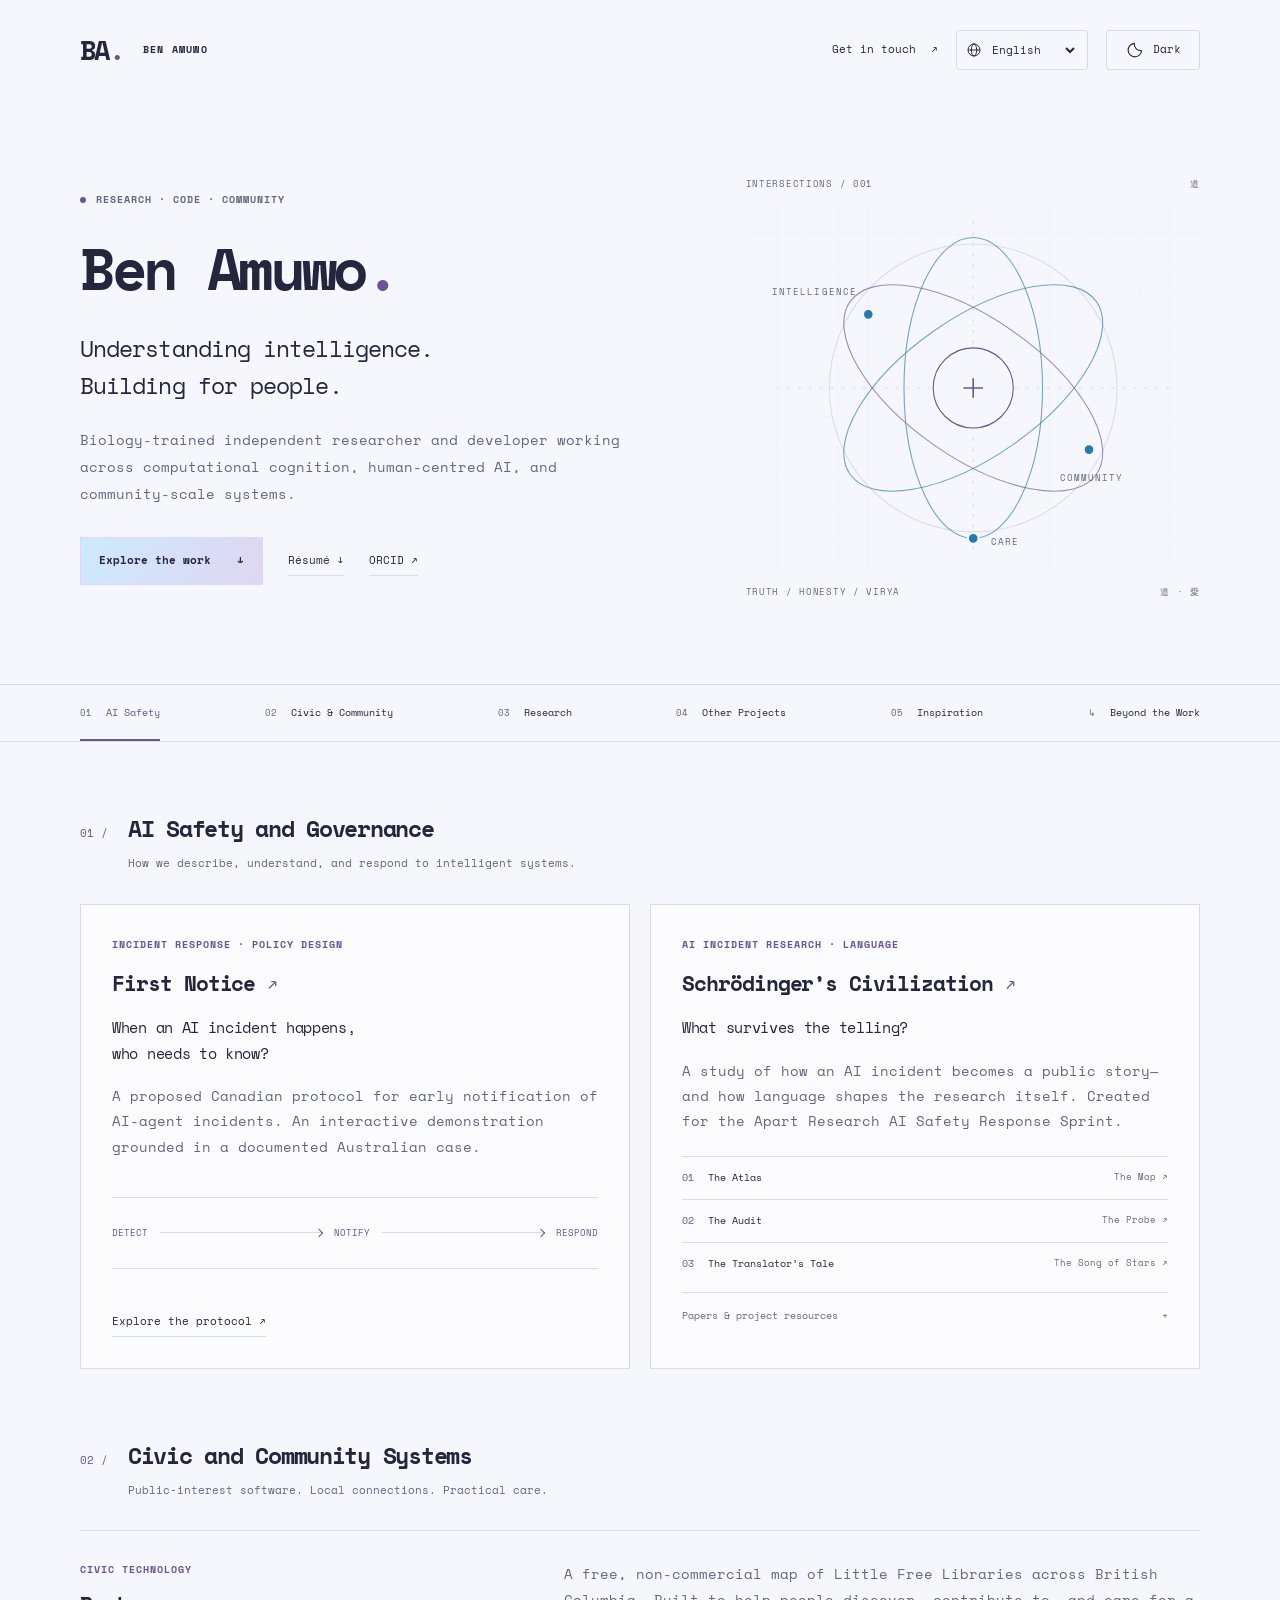
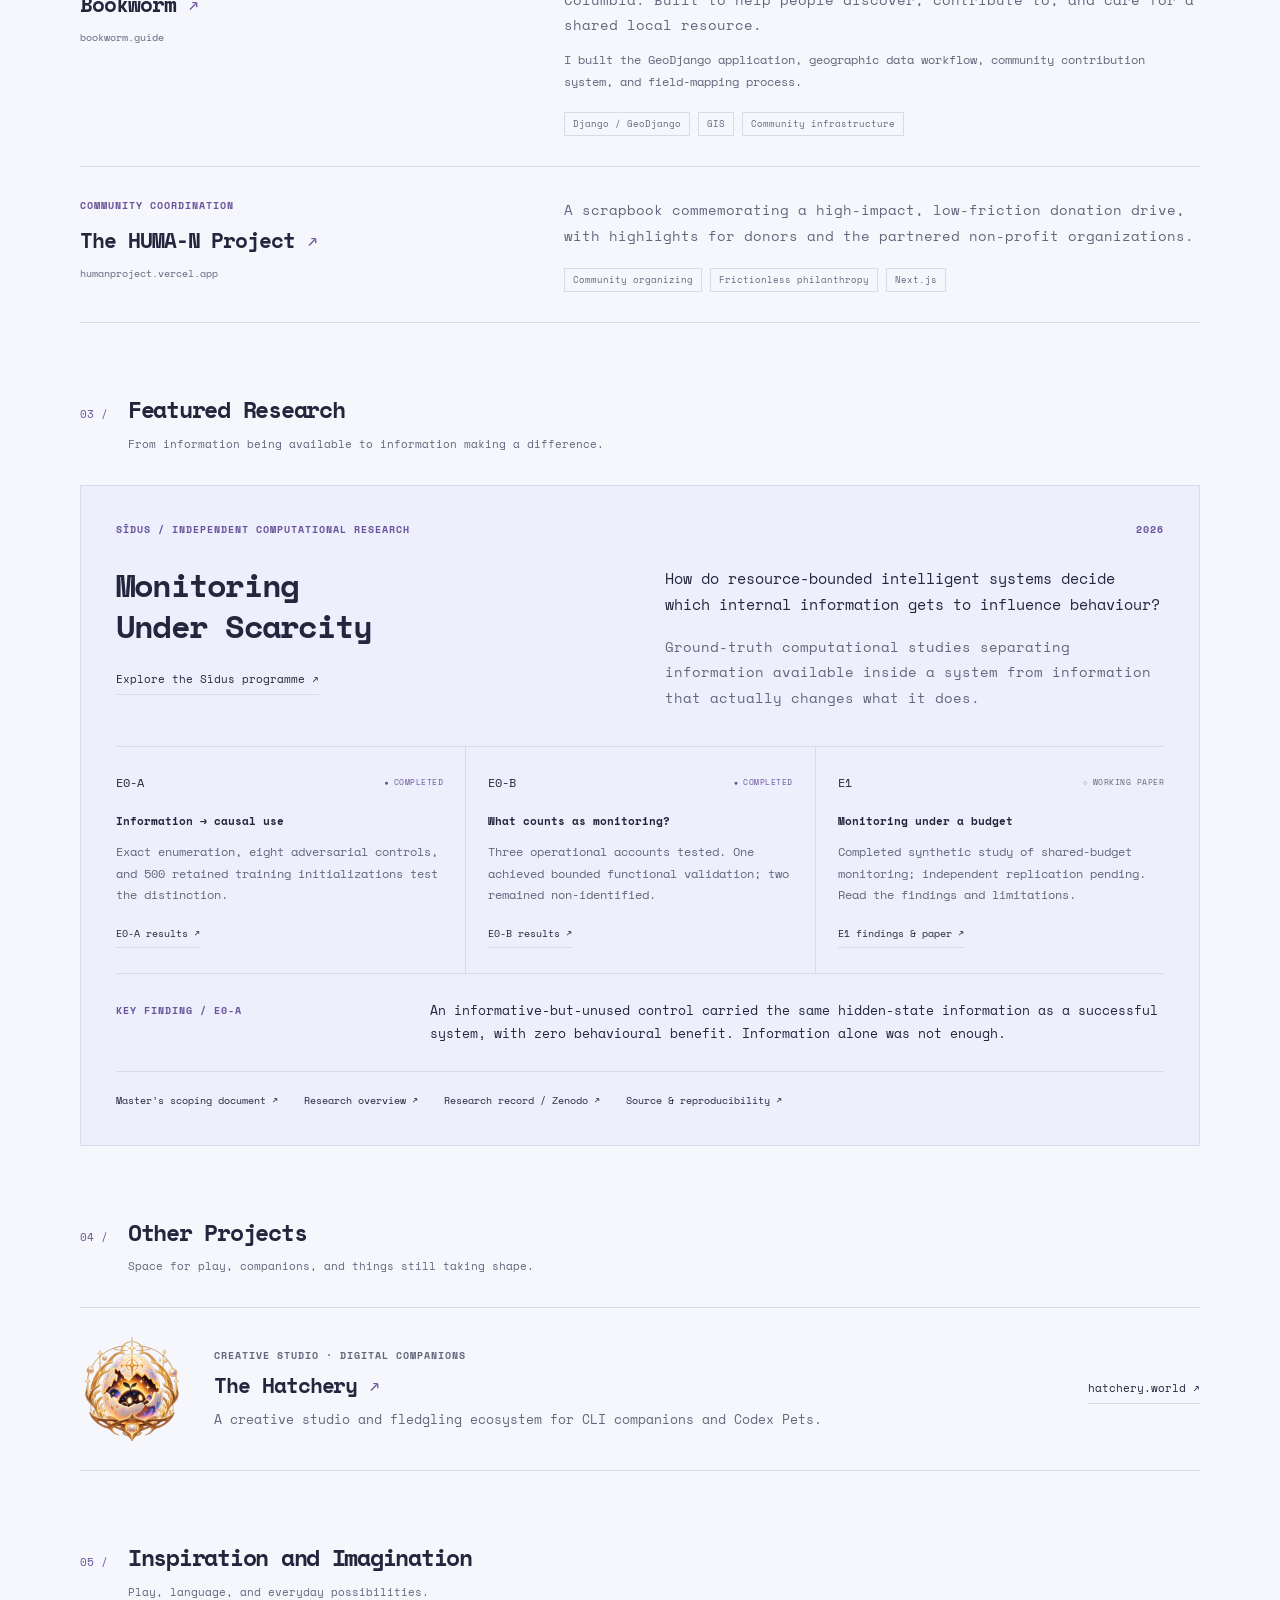
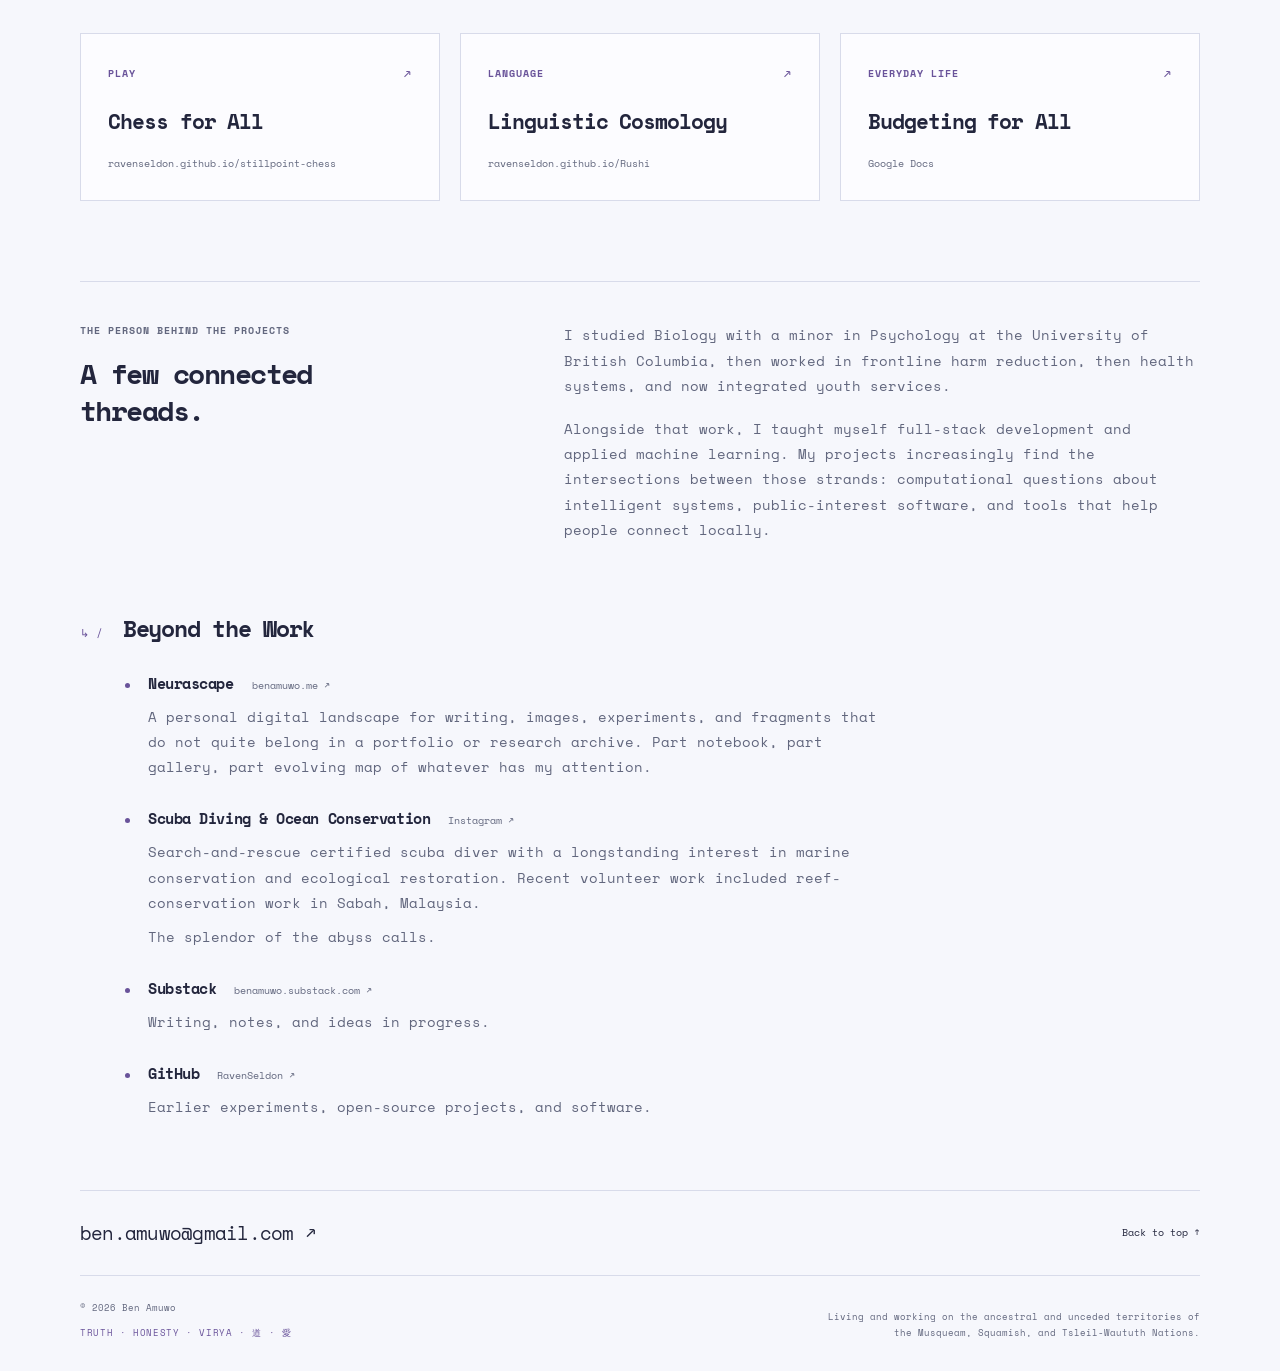
==== commit 8ad47f33: "Link portfolio E1 card to working research record" ====
--- a/portfolio/index.html
+++ b/portfolio/index.html
@@ -140,7 +140,7 @@
           <div class="research-stages">
             <div><div class="stage-label"><span>E0-A</span><span class="stage-status"><span data-i18n="completed">Completed</span></span></div><h4><span data-i18n="e0a.title">Information → causal use</span></h4><p><span data-i18n="e0a.description">Exact enumeration, eight adversarial controls, and 500 retained training initializations test the distinction.</span></p><a class="text-link" href="https://sidus.quest/#/results/e0-a" target="_blank" rel="noopener noreferrer"><span data-i18n="e0a.link">E0-A results ↗</span></a></div>
             <div><div class="stage-label"><span>E0-B</span><span class="stage-status"><span data-i18n="completed">Completed</span></span></div><h4><span data-i18n="e0b.title">What counts as monitoring?</span></h4><p><span data-i18n="e0b.description">Three operational accounts tested. One achieved bounded functional validation; two remained non-identified.</span></p><a class="text-link" href="https://sidus.quest/research/e0-b" target="_blank" rel="noopener noreferrer"><span data-i18n="e0b.link">E0-B results ↗</span></a></div>
-            <div><div class="stage-label"><span>E1</span><span class="stage-status proposed"><span data-i18n="proposed">Proposed</span></span></div><h4><span data-i18n="e1.title">Monitoring under a budget</span></h4><p><span data-i18n="e1.description">What happens when several useful monitoring channels compete for limited encoding or routing capacity?</span></p><a class="text-link" href="https://sidus.quest/#/document/1/10-e1-scarcity-terrarium-bounded-internal-state-monitoring" target="_blank" rel="noopener noreferrer"><span data-i18n="e1.link">E1 protocol ↗</span></a></div>
+            <div><div class="stage-label"><span>E1</span><span class="stage-status proposed"><span data-i18n="e1.status">Working paper</span></span></div><h4><span data-i18n="e1.title">Monitoring under a budget</span></h4><p><span data-i18n="e1.description">Completed synthetic study of shared-budget monitoring; independent replication pending. Read the findings and limitations.</span></p><a class="text-link" href="https://sidus.quest/research/e1" target="_blank" rel="noopener noreferrer"><span data-i18n="e1.link">E1 findings &amp; paper ↗</span></a></div>
           </div>
           <div class="research-finding"><span class="eyebrow"><span data-i18n="research.findingLabel">Key finding / E0-A</span></span><p><span data-i18n="research.finding">An informative-but-unused control carried the same hidden-state information as a successful system, with zero behavioural benefit. Information alone was not enough.</span></p></div>
           <nav class="research-resources" aria-label="Sīdus research resources" data-i18n-aria-label="research.resourcesAria"><a href="https://sidus.quest/#/document/2/frontpiece" target="_blank" rel="noopener noreferrer"><span data-i18n="research.scoping">Master’s scoping document ↗</span></a><a href="https://sidus.quest/research" target="_blank" rel="noopener noreferrer"><span data-i18n="research.overview">Research overview ↗</span></a><a href="https://doi.org/10.5281/zenodo.22661564" target="_blank" rel="noopener noreferrer"><span data-i18n="research.record">Research record / Zenodo ↗</span></a><a href="https://github.com/RavenSeldon/Sidus" target="_blank" rel="noopener noreferrer"><span data-i18n="research.source">Source &amp; reproducibility ↗</span></a></nav>
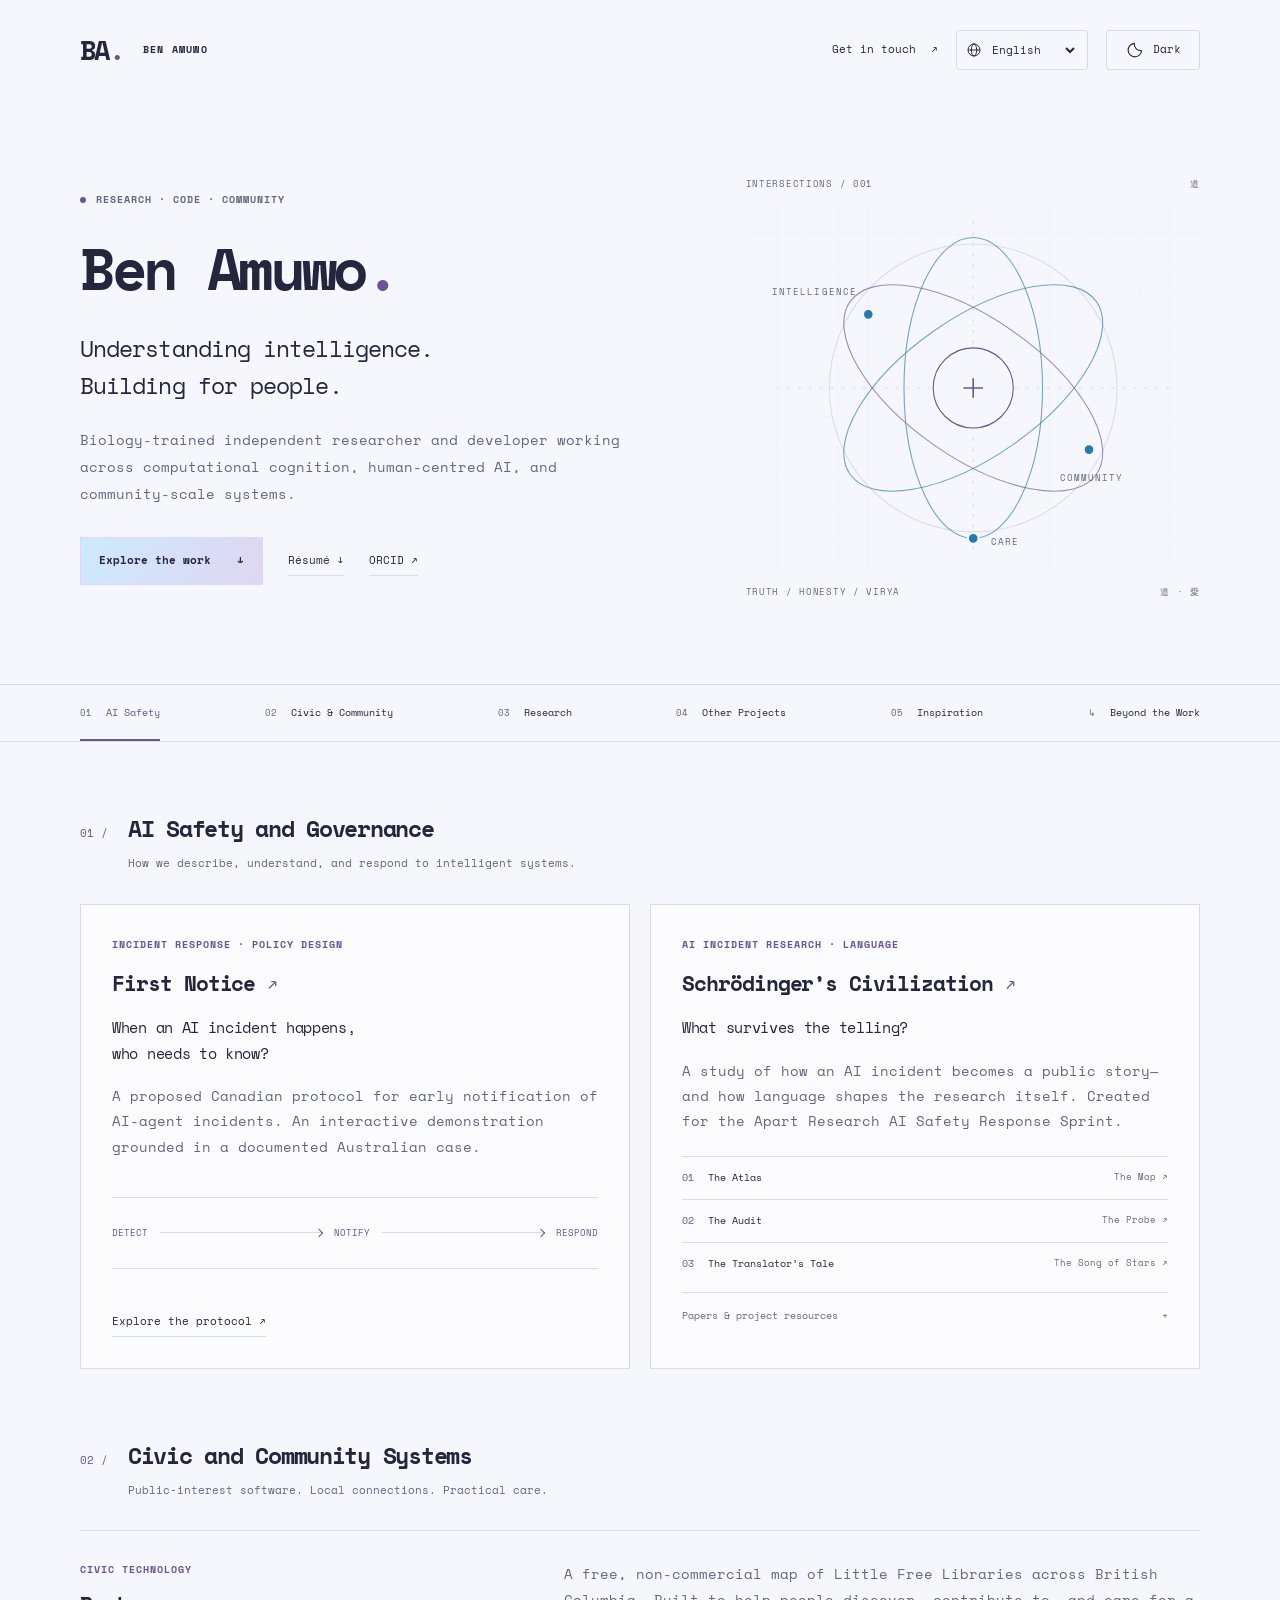
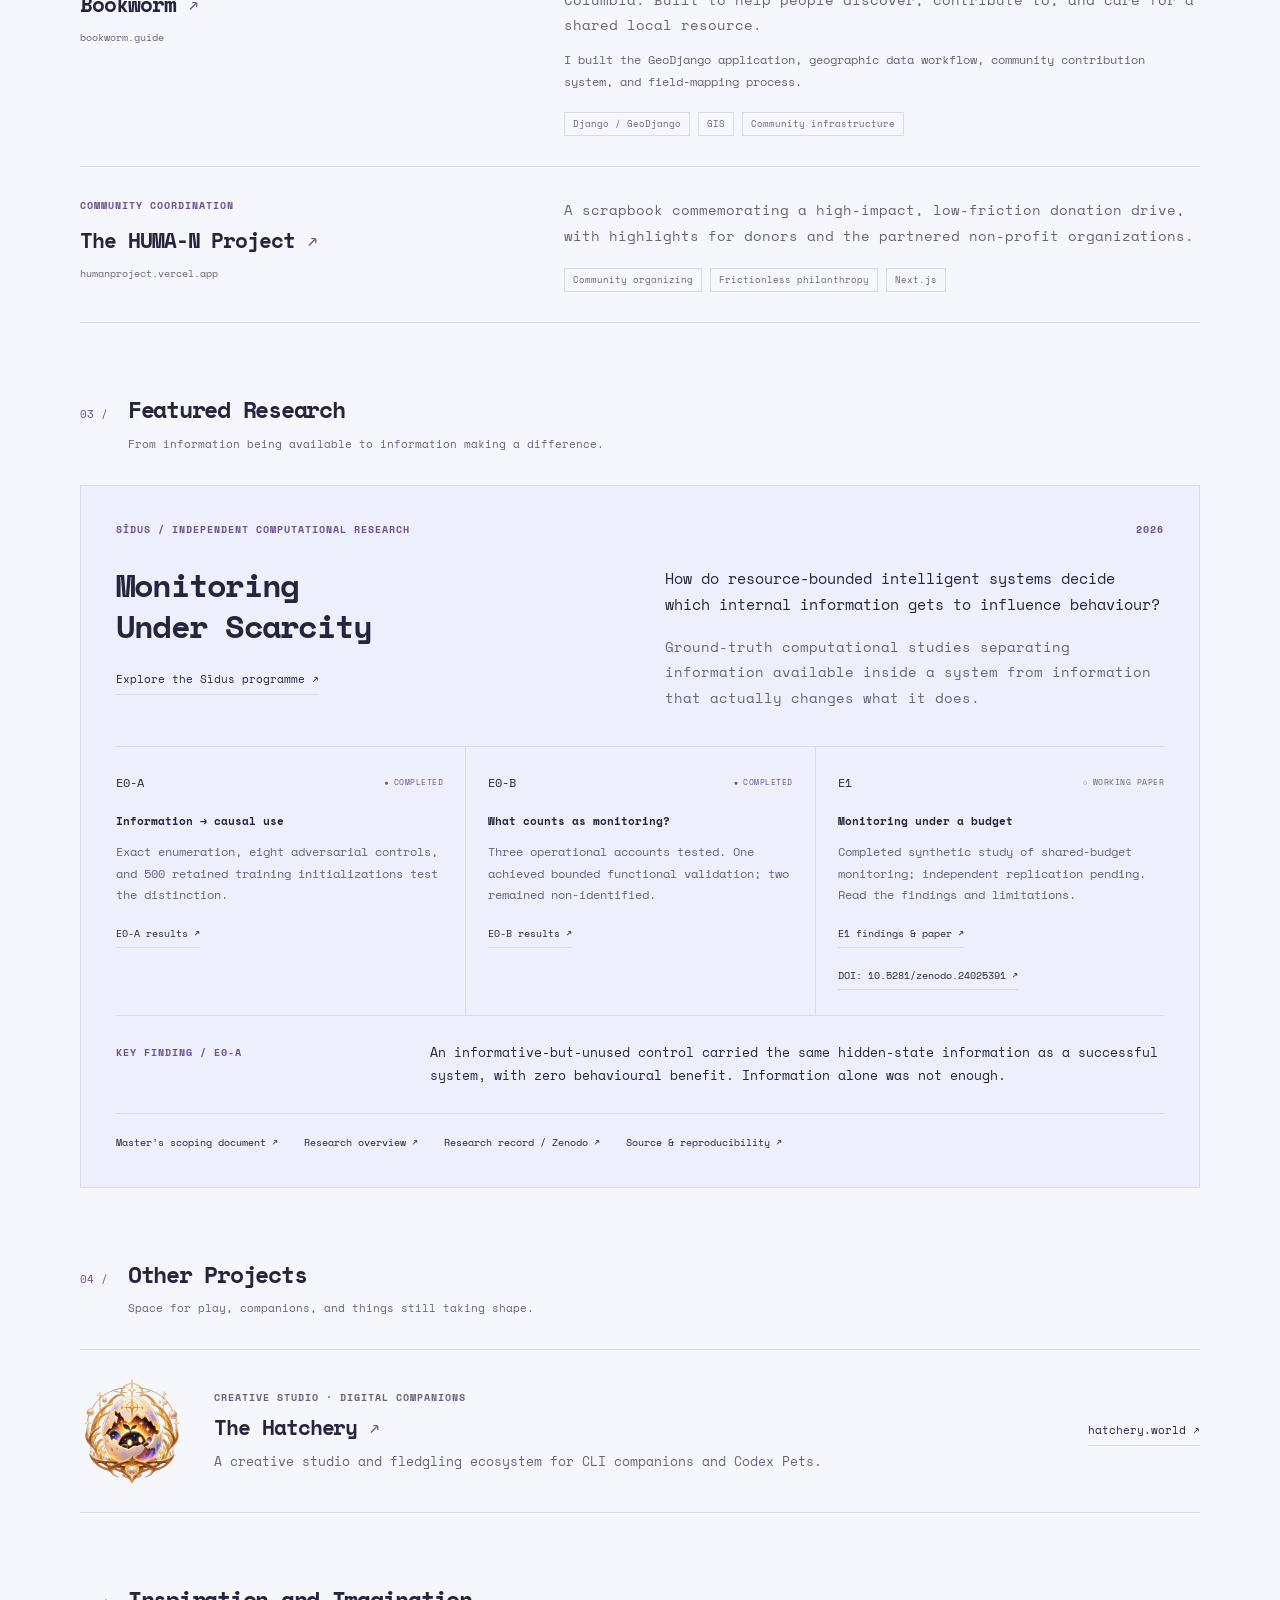
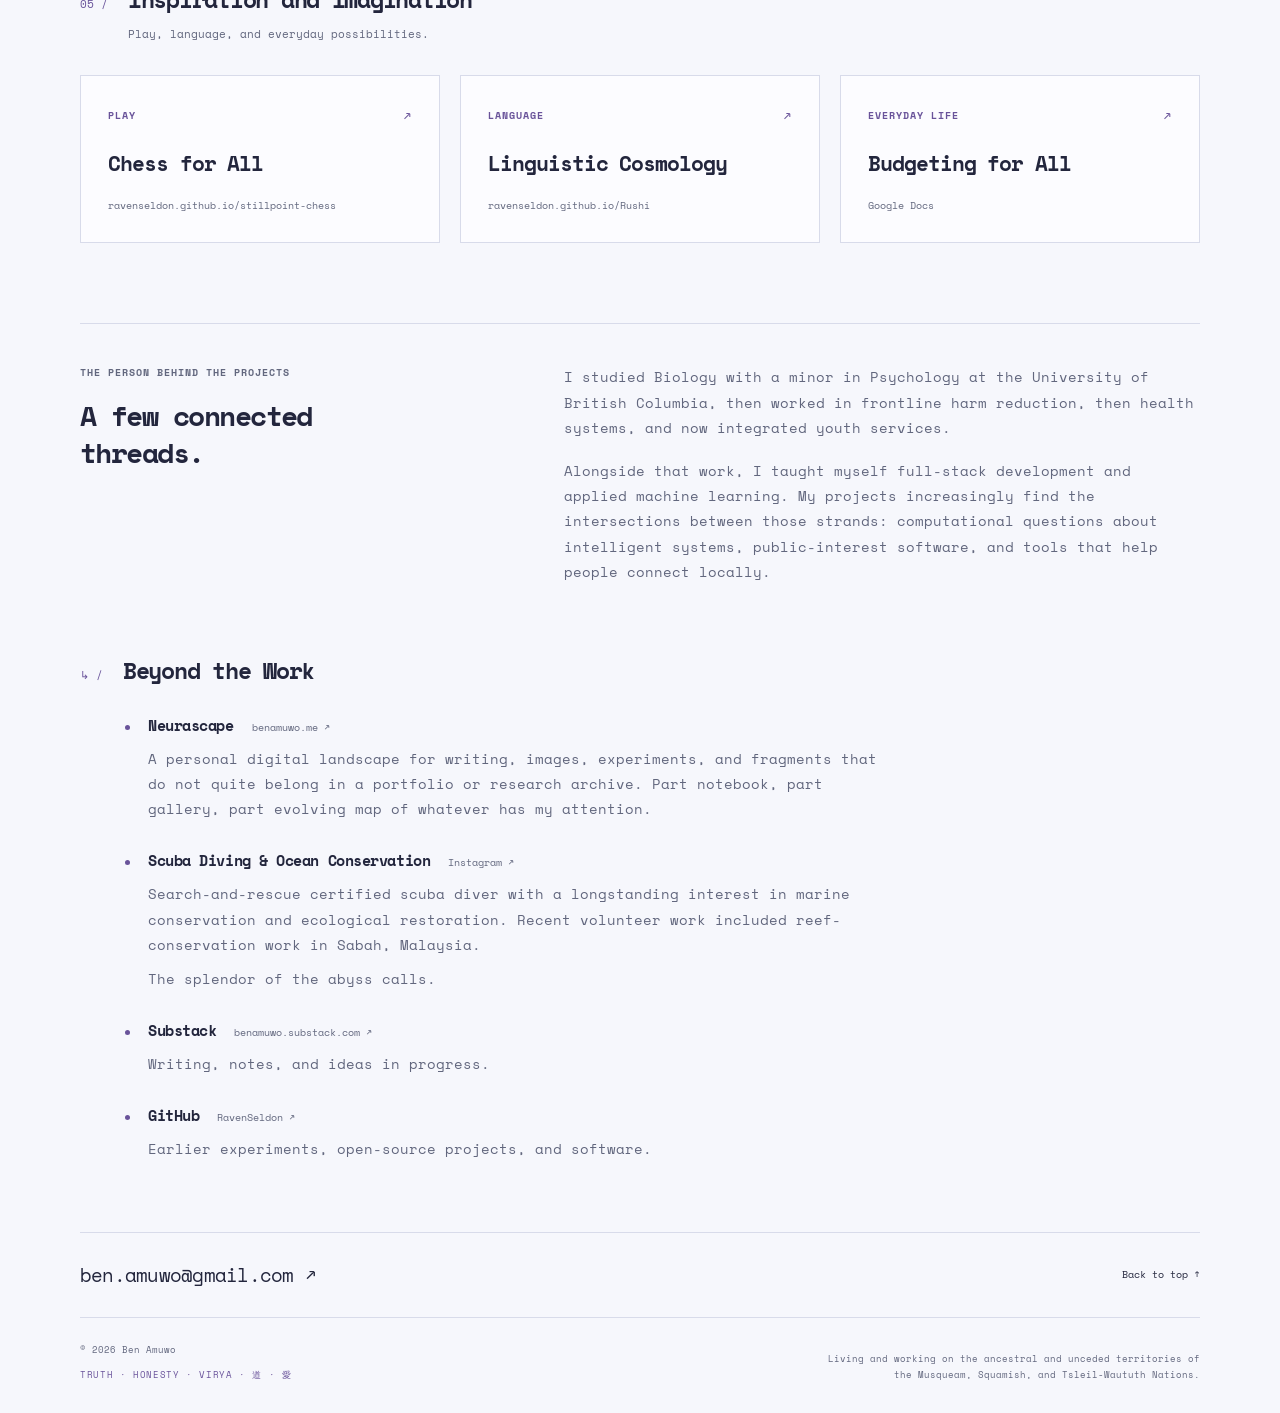
==== commit 97f2a819: "Add published E1 Zenodo DOI to portfolio" ====
--- a/portfolio/index.html
+++ b/portfolio/index.html
@@ -140,7 +140,7 @@
           <div class="research-stages">
             <div><div class="stage-label"><span>E0-A</span><span class="stage-status"><span data-i18n="completed">Completed</span></span></div><h4><span data-i18n="e0a.title">Information → causal use</span></h4><p><span data-i18n="e0a.description">Exact enumeration, eight adversarial controls, and 500 retained training initializations test the distinction.</span></p><a class="text-link" href="https://sidus.quest/#/results/e0-a" target="_blank" rel="noopener noreferrer"><span data-i18n="e0a.link">E0-A results ↗</span></a></div>
             <div><div class="stage-label"><span>E0-B</span><span class="stage-status"><span data-i18n="completed">Completed</span></span></div><h4><span data-i18n="e0b.title">What counts as monitoring?</span></h4><p><span data-i18n="e0b.description">Three operational accounts tested. One achieved bounded functional validation; two remained non-identified.</span></p><a class="text-link" href="https://sidus.quest/research/e0-b" target="_blank" rel="noopener noreferrer"><span data-i18n="e0b.link">E0-B results ↗</span></a></div>
-            <div><div class="stage-label"><span>E1</span><span class="stage-status proposed"><span data-i18n="e1.status">Working paper</span></span></div><h4><span data-i18n="e1.title">Monitoring under a budget</span></h4><p><span data-i18n="e1.description">Completed synthetic study of shared-budget monitoring; independent replication pending. Read the findings and limitations.</span></p><a class="text-link" href="https://sidus.quest/research/e1" target="_blank" rel="noopener noreferrer"><span data-i18n="e1.link">E1 findings &amp; paper ↗</span></a></div>
+            <div><div class="stage-label"><span>E1</span><span class="stage-status proposed"><span data-i18n="e1.status">Working paper</span></span></div><h4><span data-i18n="e1.title">Monitoring under a budget</span></h4><p><span data-i18n="e1.description">Completed synthetic study of shared-budget monitoring; independent replication pending. Read the findings and limitations.</span></p><a class="text-link" href="https://sidus.quest/research/e1" target="_blank" rel="noopener noreferrer"><span data-i18n="e1.link">E1 findings &amp; paper ↗</span></a><br><a class="text-link" href="https://doi.org/10.5281/zenodo.24025391" target="_blank" rel="noopener noreferrer">DOI: 10.5281/zenodo.24025391 ↗</a></div>
           </div>
           <div class="research-finding"><span class="eyebrow"><span data-i18n="research.findingLabel">Key finding / E0-A</span></span><p><span data-i18n="research.finding">An informative-but-unused control carried the same hidden-state information as a successful system, with zero behavioural benefit. Information alone was not enough.</span></p></div>
           <nav class="research-resources" aria-label="Sīdus research resources" data-i18n-aria-label="research.resourcesAria"><a href="https://sidus.quest/#/document/2/frontpiece" target="_blank" rel="noopener noreferrer"><span data-i18n="research.scoping">Master’s scoping document ↗</span></a><a href="https://sidus.quest/research" target="_blank" rel="noopener noreferrer"><span data-i18n="research.overview">Research overview ↗</span></a><a href="https://doi.org/10.5281/zenodo.22661564" target="_blank" rel="noopener noreferrer"><span data-i18n="research.record">Research record / Zenodo ↗</span></a><a href="https://github.com/RavenSeldon/Sidus" target="_blank" rel="noopener noreferrer"><span data-i18n="research.source">Source &amp; reproducibility ↗</span></a></nav>
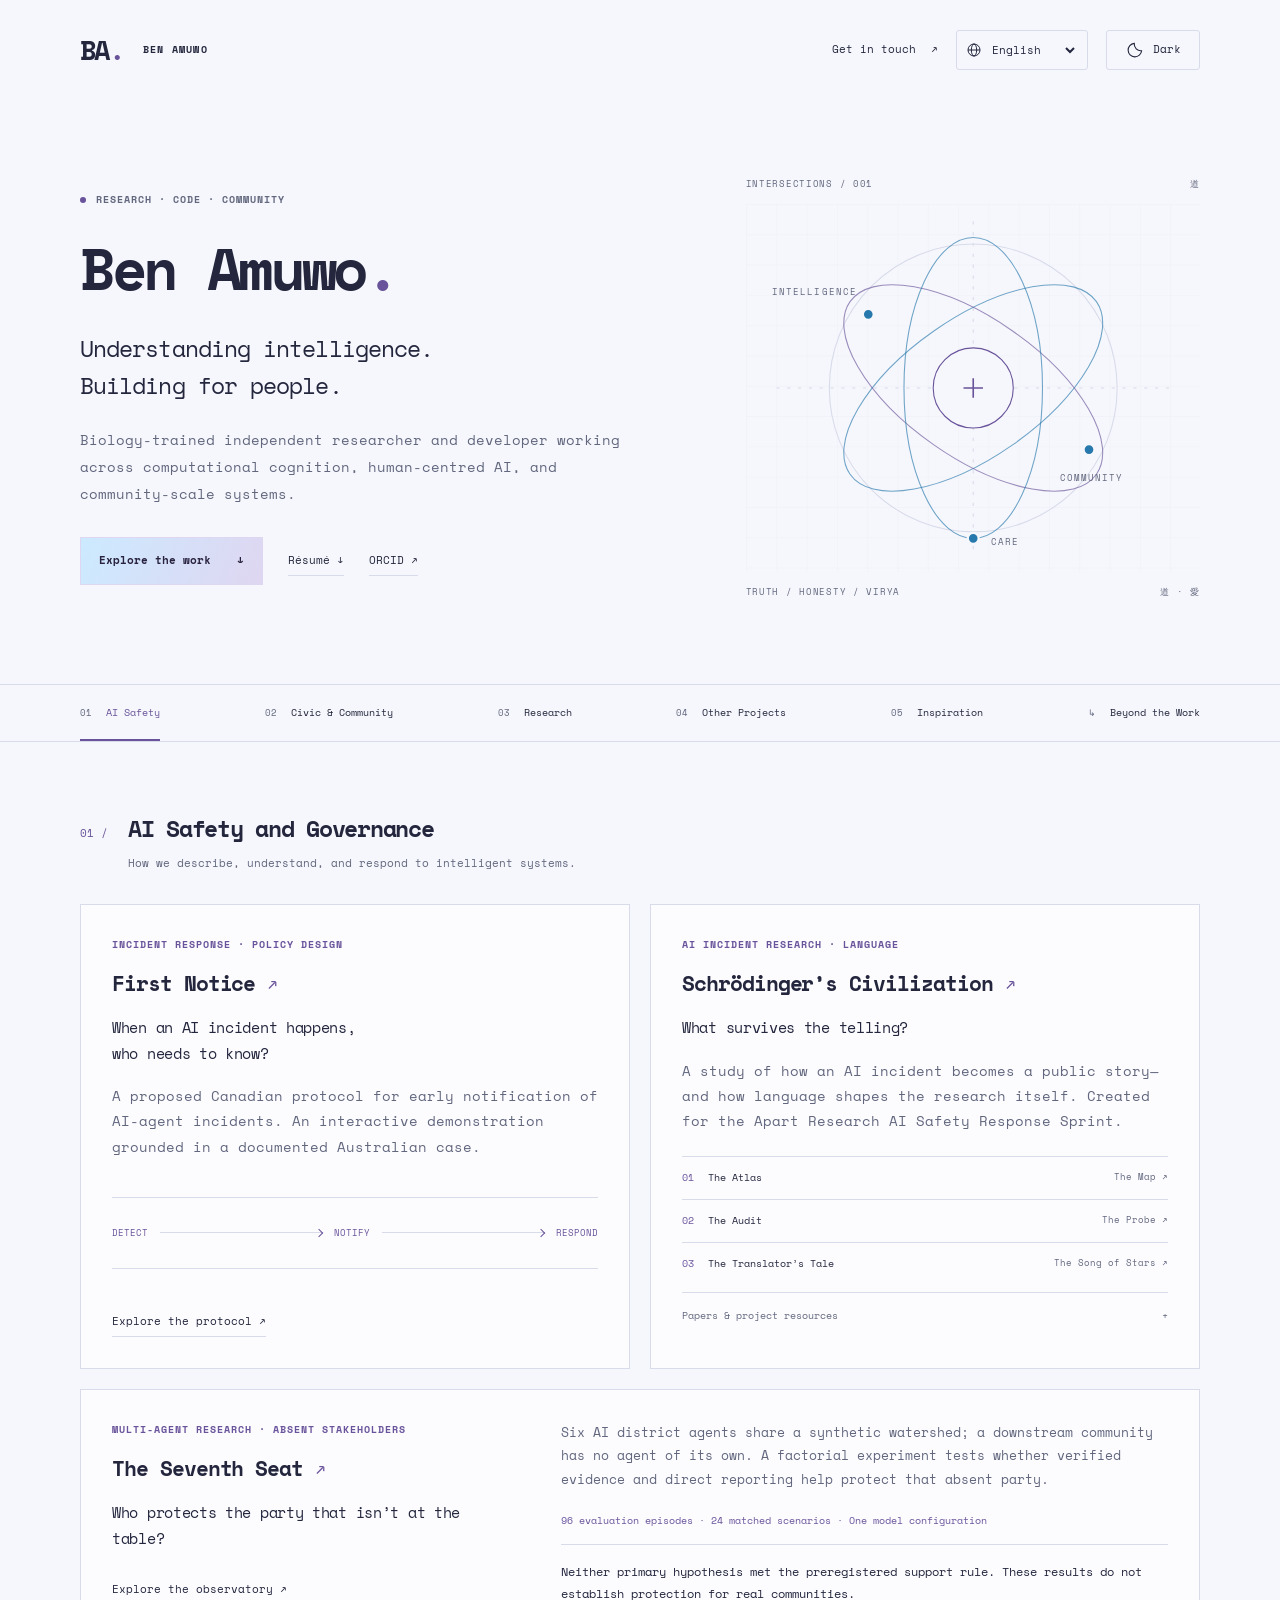
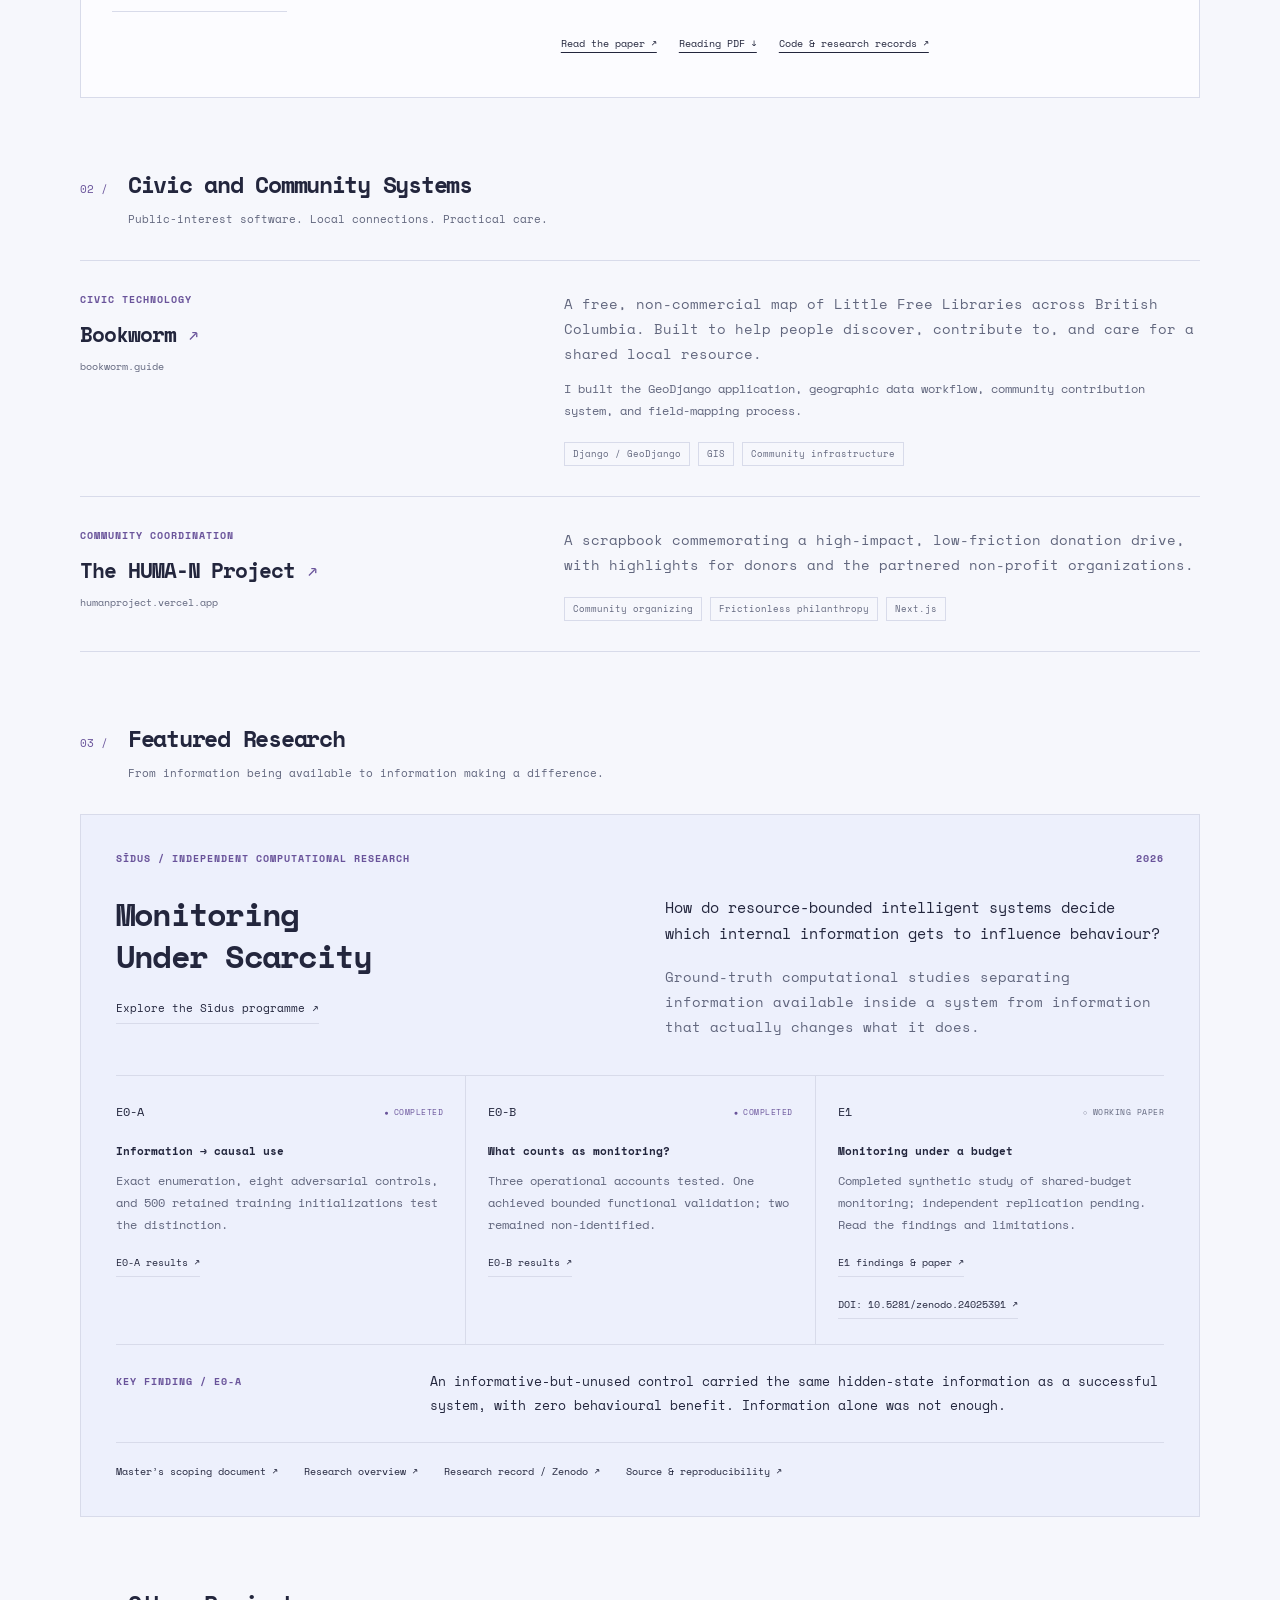
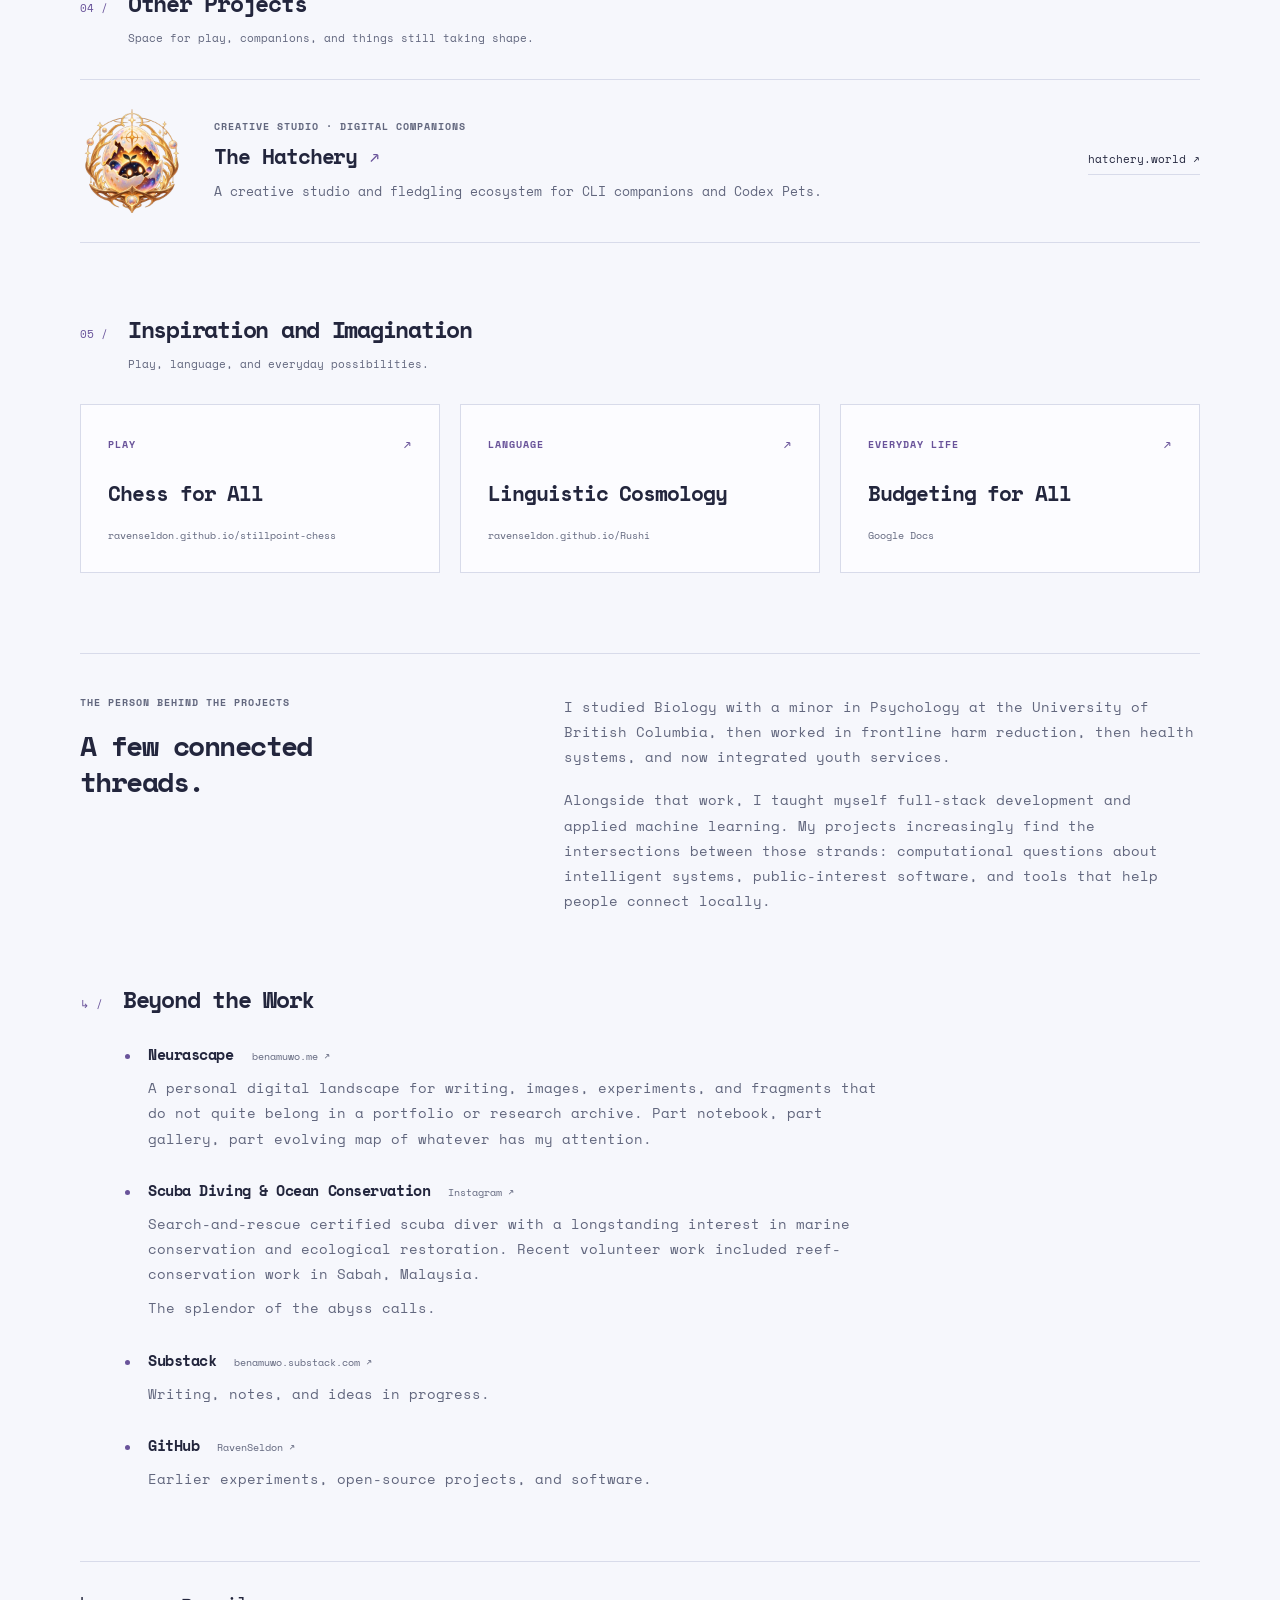
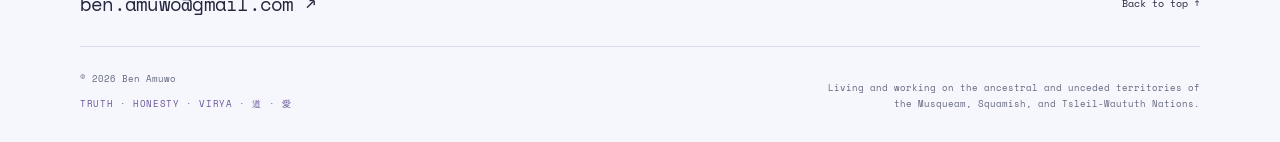
==== commit 14a1ff61: "Integrate Seventh Seat into the AI safety portfolio" ====
--- a/portfolio/index.html
+++ b/portfolio/index.html
@@ -119,6 +119,24 @@
               <a href="https://benamuwo.me/schrodingers_civ/about/" target="_blank" rel="noopener noreferrer"><span data-i18n="civil.editions">About the editions ↗</span></a>
             </div></details>
           </article>
+          <article class="project-card seventh-card" id="seventh-seat" aria-labelledby="seventh-seat-title">
+            <div class="seventh-identity">
+              <p class="eyebrow" data-i18n="seventh.category">Multi-agent research · Absent stakeholders</p>
+              <h3 id="seventh-seat-title"><a href="https://benamuwo.me/seventh-seat/" target="_blank" rel="noopener noreferrer">The Seventh Seat <span aria-hidden="true">↗</span></a></h3>
+              <p class="project-deck" data-i18n="seventh.question">Who protects the party that isn’t at the table?</p>
+              <a class="text-link" href="https://benamuwo.me/seventh-seat/" target="_blank" rel="noopener noreferrer"><span data-i18n="seventh.explore">Explore the observatory</span> <span aria-hidden="true">↗</span></a>
+            </div>
+            <div class="seventh-evidence">
+              <p data-i18n="seventh.description">Six AI district agents share a synthetic watershed; a downstream community has no agent of its own. A factorial experiment tests whether verified evidence and direct reporting help protect that absent party.</p>
+              <p class="seventh-scope" data-i18n="seventh.scope">96 evaluation episodes · 24 matched scenarios · One model configuration</p>
+              <p class="seventh-finding" data-i18n="seventh.finding">Neither primary hypothesis met the preregistered support rule. These results do not establish protection for real communities.</p>
+              <div class="resource-links" aria-label="Seventh Seat research resources" data-i18n-aria-label="seventh.resources">
+                <a href="https://benamuwo.me/seventh-seat/paper/" target="_blank" rel="noopener noreferrer" data-i18n="seventh.paper">Read the paper ↗</a>
+                <a href="https://github.com/RavenSeldon/seventh-seat/releases/download/reading-2026-11-07/seventh-seat-reading.pdf" target="_blank" rel="noopener noreferrer" data-i18n="seventh.pdf">Reading PDF ↓</a>
+                <a href="https://github.com/RavenSeldon/seventh-seat/releases/tag/research-2026-11-07" target="_blank" rel="noopener noreferrer" data-i18n="seventh.records">Code &amp; research records ↗</a>
+              </div>
+            </div>
+          </article>
         </div>
       </section>
       <section class="work-section" id="civic" aria-labelledby="projects-heading">
--- a/portfolio/styles.css
+++ b/portfolio/styles.css
@@ -109,6 +109,15 @@
 .resource-details[open] summary > span[aria-hidden] { transform: rotate(45deg); }
 .resource-links { display: flex; flex-wrap: wrap; gap: 12px 20px; padding-top: 18px; font-size: 10px; }
 .resource-links a { text-decoration: underline; }
+.seventh-card { grid-column: 1 / -1; display: grid; grid-template-columns: .8fr 1.2fr; gap: 44px; scroll-margin-top: 95px; }
+.seventh-card > div { min-width: 0; }
+.seventh-identity .eyebrow { color: var(--accent); }
+.seventh-evidence > p { font-size: 13px; }
+.seventh-evidence .seventh-scope { margin-top: 20px; color: var(--accent); font-size: 10px; line-height: 1.9; }
+.seventh-evidence .seventh-finding { margin-top: 14px; padding-top: 16px; border-top: 1px solid var(--line); color: var(--ink); font-size: 12px; }
+.seventh-card .text-link, .seventh-card .resource-links a { min-height: 44px; display: inline-flex; align-items: center; }
+.seventh-card .resource-links { gap: 6px 22px; }
+@media (max-width: 760px) { .seventh-card { grid-template-columns: 1fr; gap: 24px; } }
 .project-row { border-top: 1px solid var(--line); display: grid; grid-template-columns: .8fr 1.2fr; gap: 60px; padding-block: 30px; }
 .project-row:last-child { border-bottom: 1px solid var(--line); }
 .project-identity .eyebrow { color: var(--accent); }
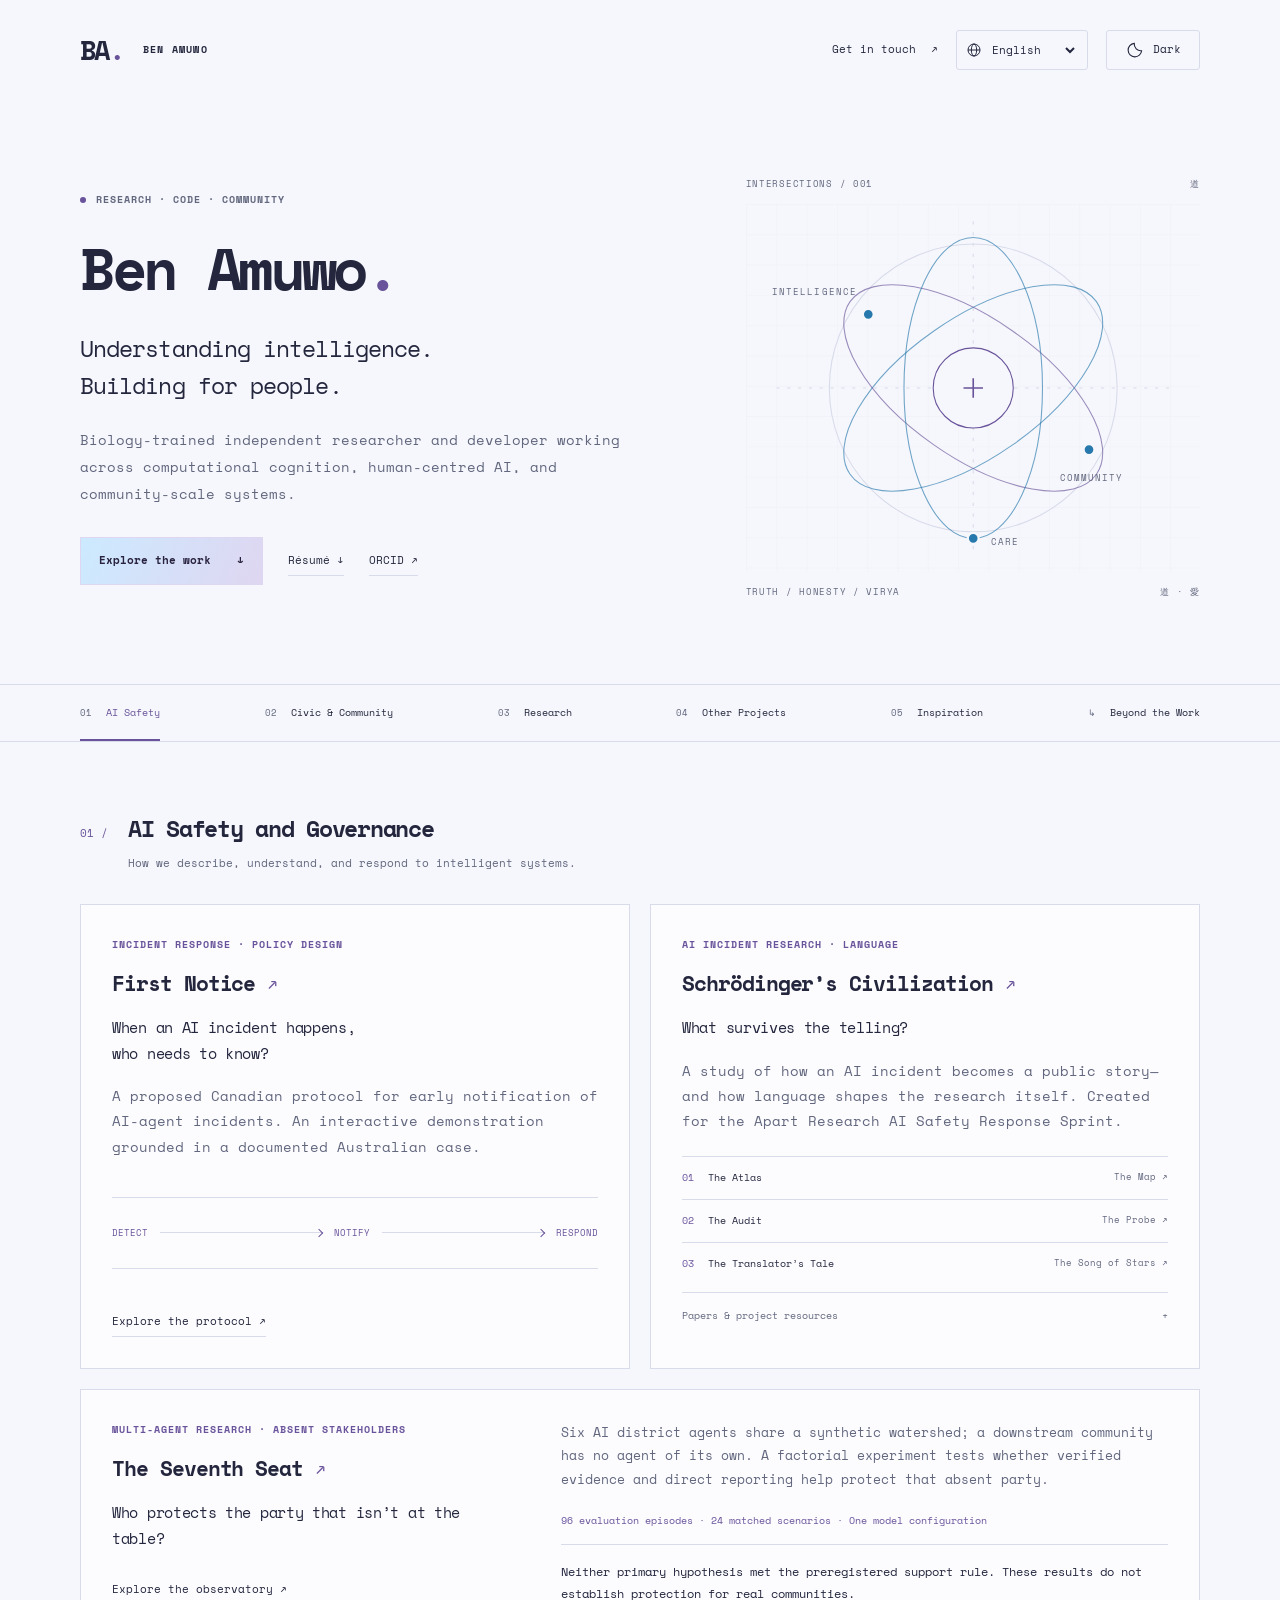
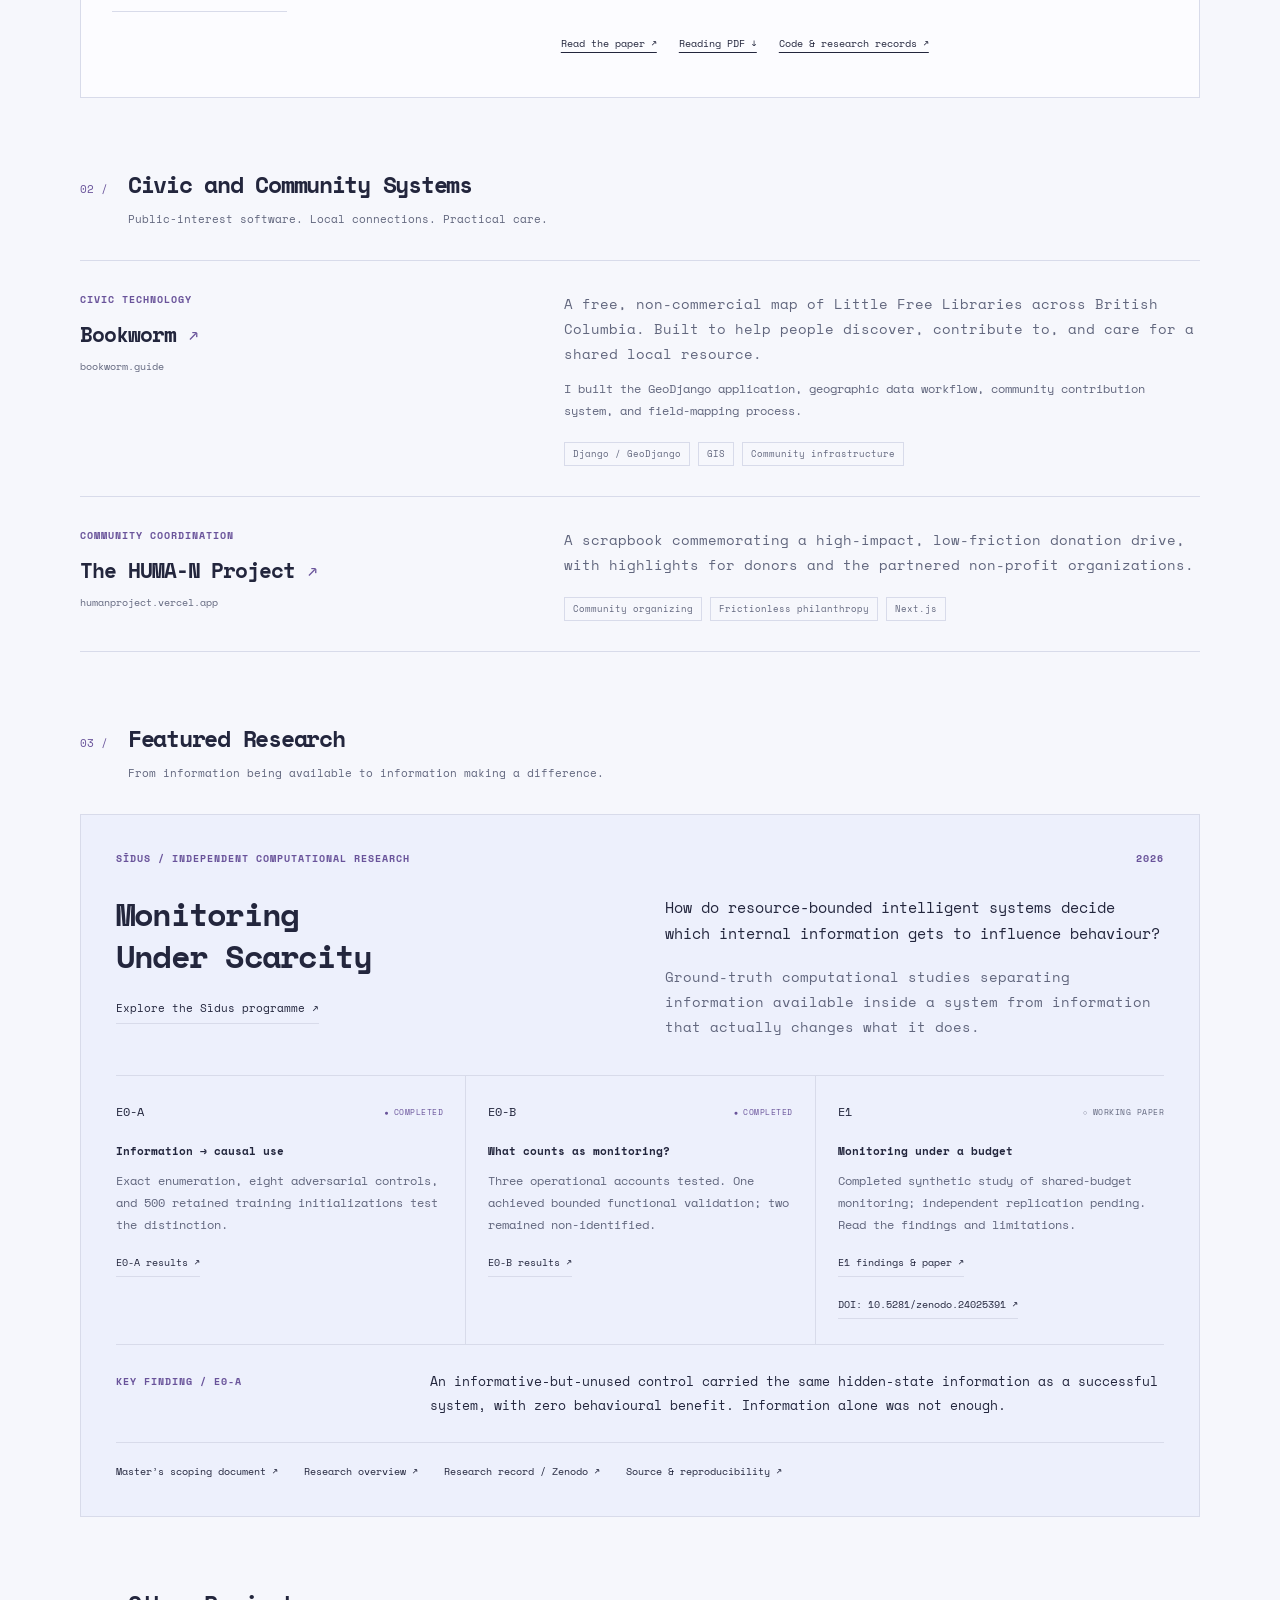
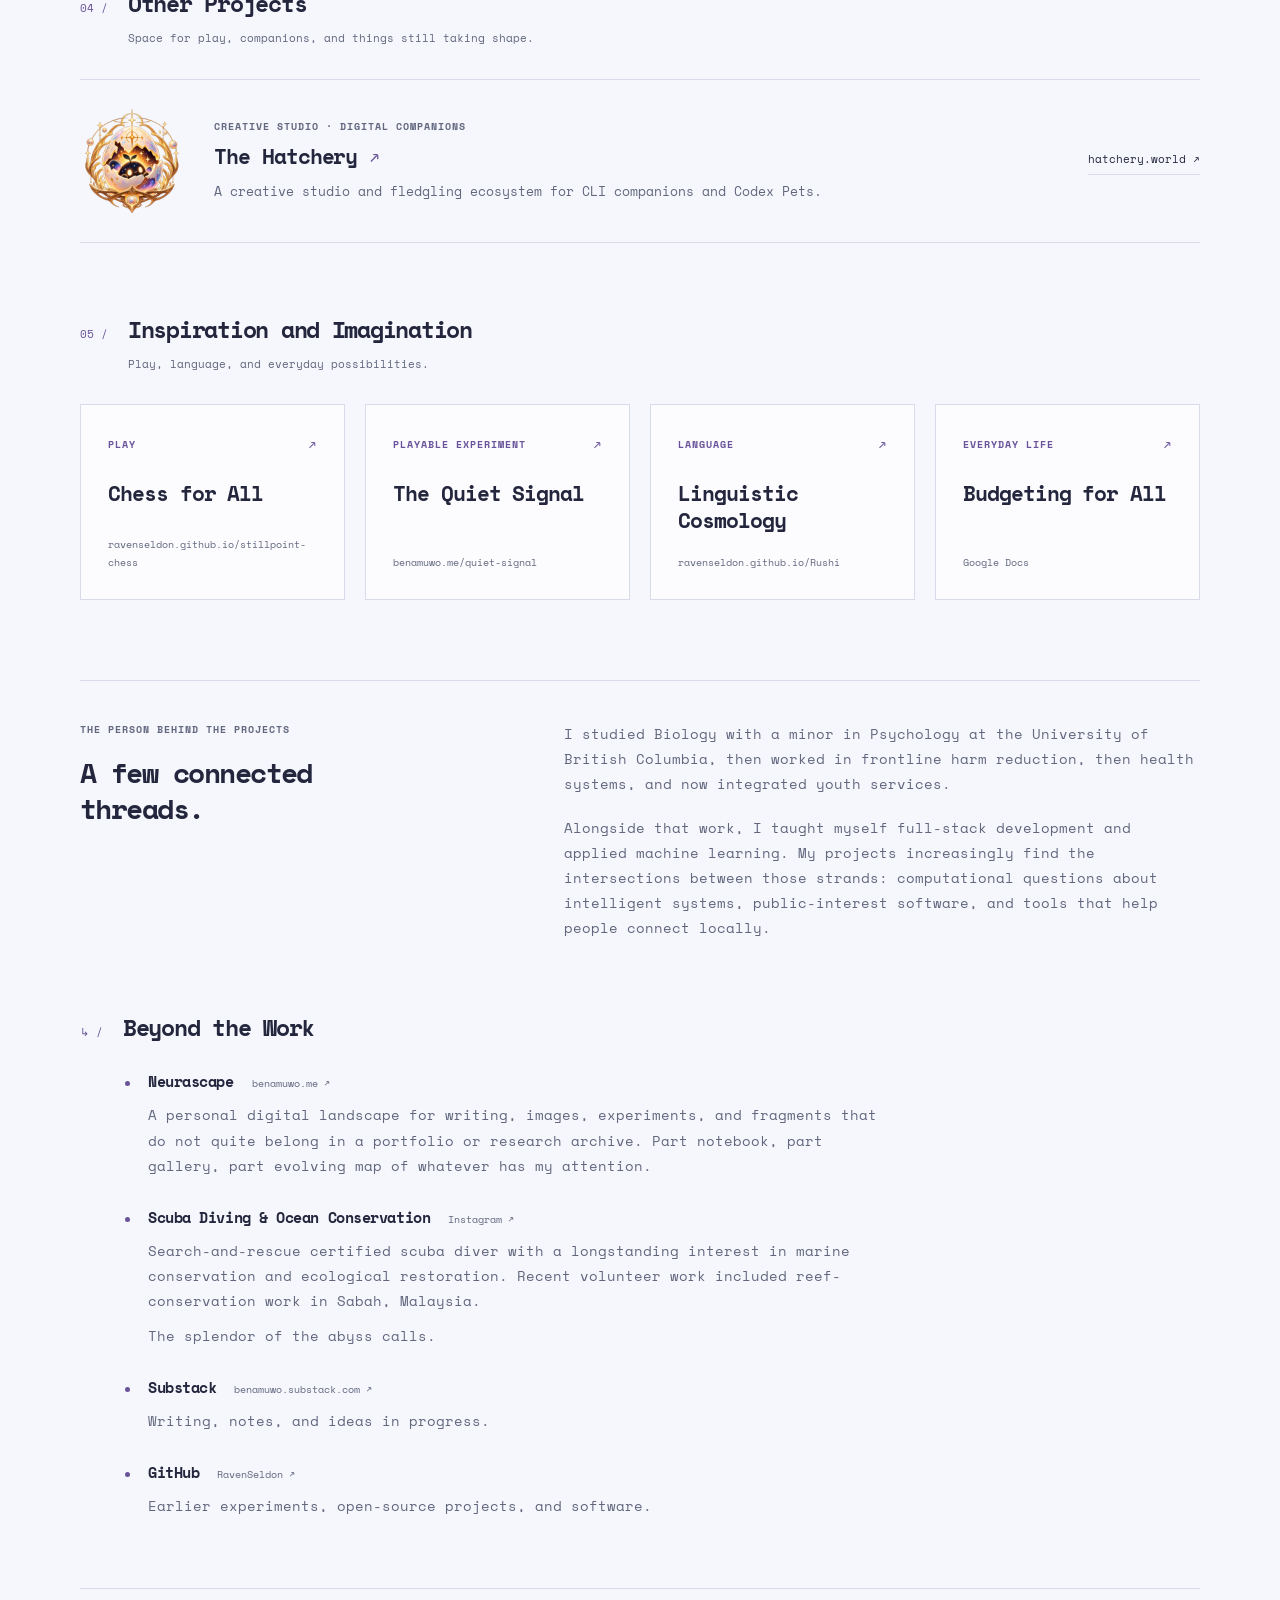
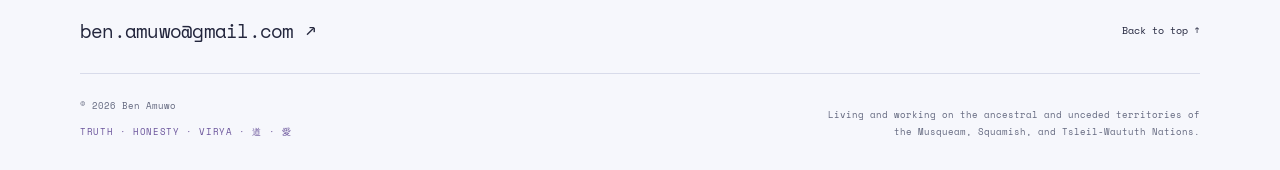
==== commit cf7dfd63: "Add The Quiet Signal to Inspiration and Imagination" ====
--- a/portfolio/index.html
+++ b/portfolio/index.html
@@ -22,9 +22,17 @@
   <link rel="preconnect" href="https://fonts.googleapis.com">
   <link rel="preconnect" href="https://fonts.gstatic.com" crossorigin>
   <link href="https://fonts.googleapis.com/css2?family=Space+Mono:wght@400;700&display=swap" rel="stylesheet">
-  <link rel="icon" type="image/x-icon" href="/favicon.ico">
-  <link rel="icon" type="image/png" sizes="32x32" href="/favicon-32x32.png">
-  <link rel="icon" type="image/png" sizes="16x16" href="/favicon-16x16.png">
+  <link rel="icon" type="image/svg+xml" href="assets/seal/seal.svg">
+  <link rel="icon" type="image/png" sizes="32x32" href="assets/seal/icon-32.png">
+  <link rel="icon" sizes="16x16 32x32 48x48" href="assets/seal/favicon.ico">
+  <link rel="apple-touch-icon" sizes="180x180" href="assets/seal/icon-180.png">
+  <link rel="manifest" href="site.webmanifest">
+  <meta property="og:image" content="https://www.benamuwo.com/assets/seal/portfolio-share.png">
+  <meta property="og:image:width" content="1200">
+  <meta property="og:image:height" content="630">
+  <meta property="og:image:alt" content="Ben Amuwo — Research, Code, Community, with a multicoloured geometric seal">
+  <meta name="twitter:card" content="summary_large_image">
+  <meta name="twitter:image" content="https://www.benamuwo.com/assets/seal/portfolio-share.png">
   <link rel="stylesheet" href="styles.css">
   <script src="translations.js" defer></script>
   <script src="i18n.js" defer></script>
@@ -177,6 +185,11 @@
             <h3><span data-i18n="chess.title">Chess for All</span></h3>
             <span class="domain">ravenseldon.github.io/stillpoint-chess</span>
           </a>
+          <a class="link-card" href="https://benamuwo.me/quiet-signal/" target="_blank" rel="noopener noreferrer">
+            <div class="link-card-top"><span class="eyebrow" data-i18n="quiet-signal.category">Playable experiment</span><span aria-hidden="true">↗</span></div>
+            <h3><span data-i18n="quiet-signal.title">The Quiet Signal</span></h3>
+            <span class="domain">benamuwo.me/quiet-signal</span>
+          </a>
           <a class="link-card" href="https://ravenseldon.github.io/Rushi" target="_blank" rel="noopener noreferrer">
             <div class="link-card-top"><span class="eyebrow" data-i18n="cosmology.category">Language</span><span aria-hidden="true">↗</span></div>
             <h3><span data-i18n="cosmology.title">Linguistic Cosmology</span></h3>
